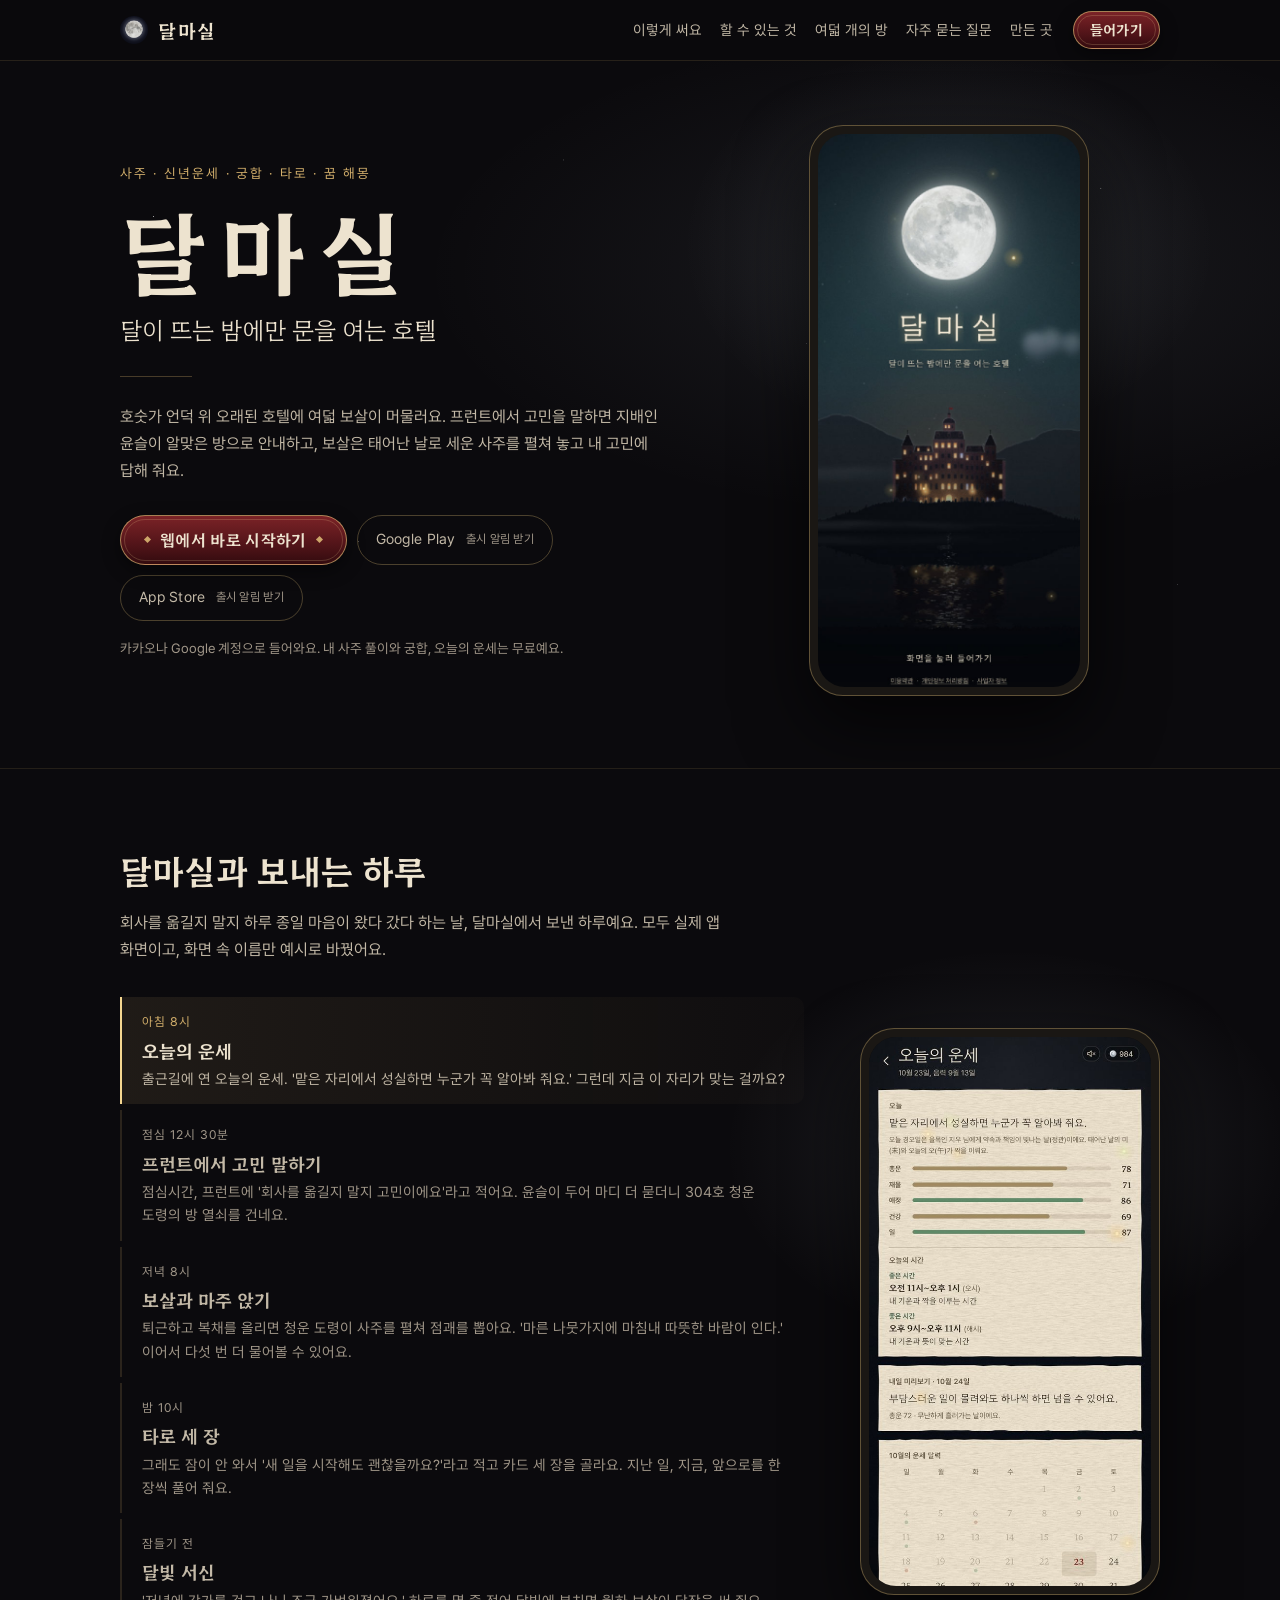
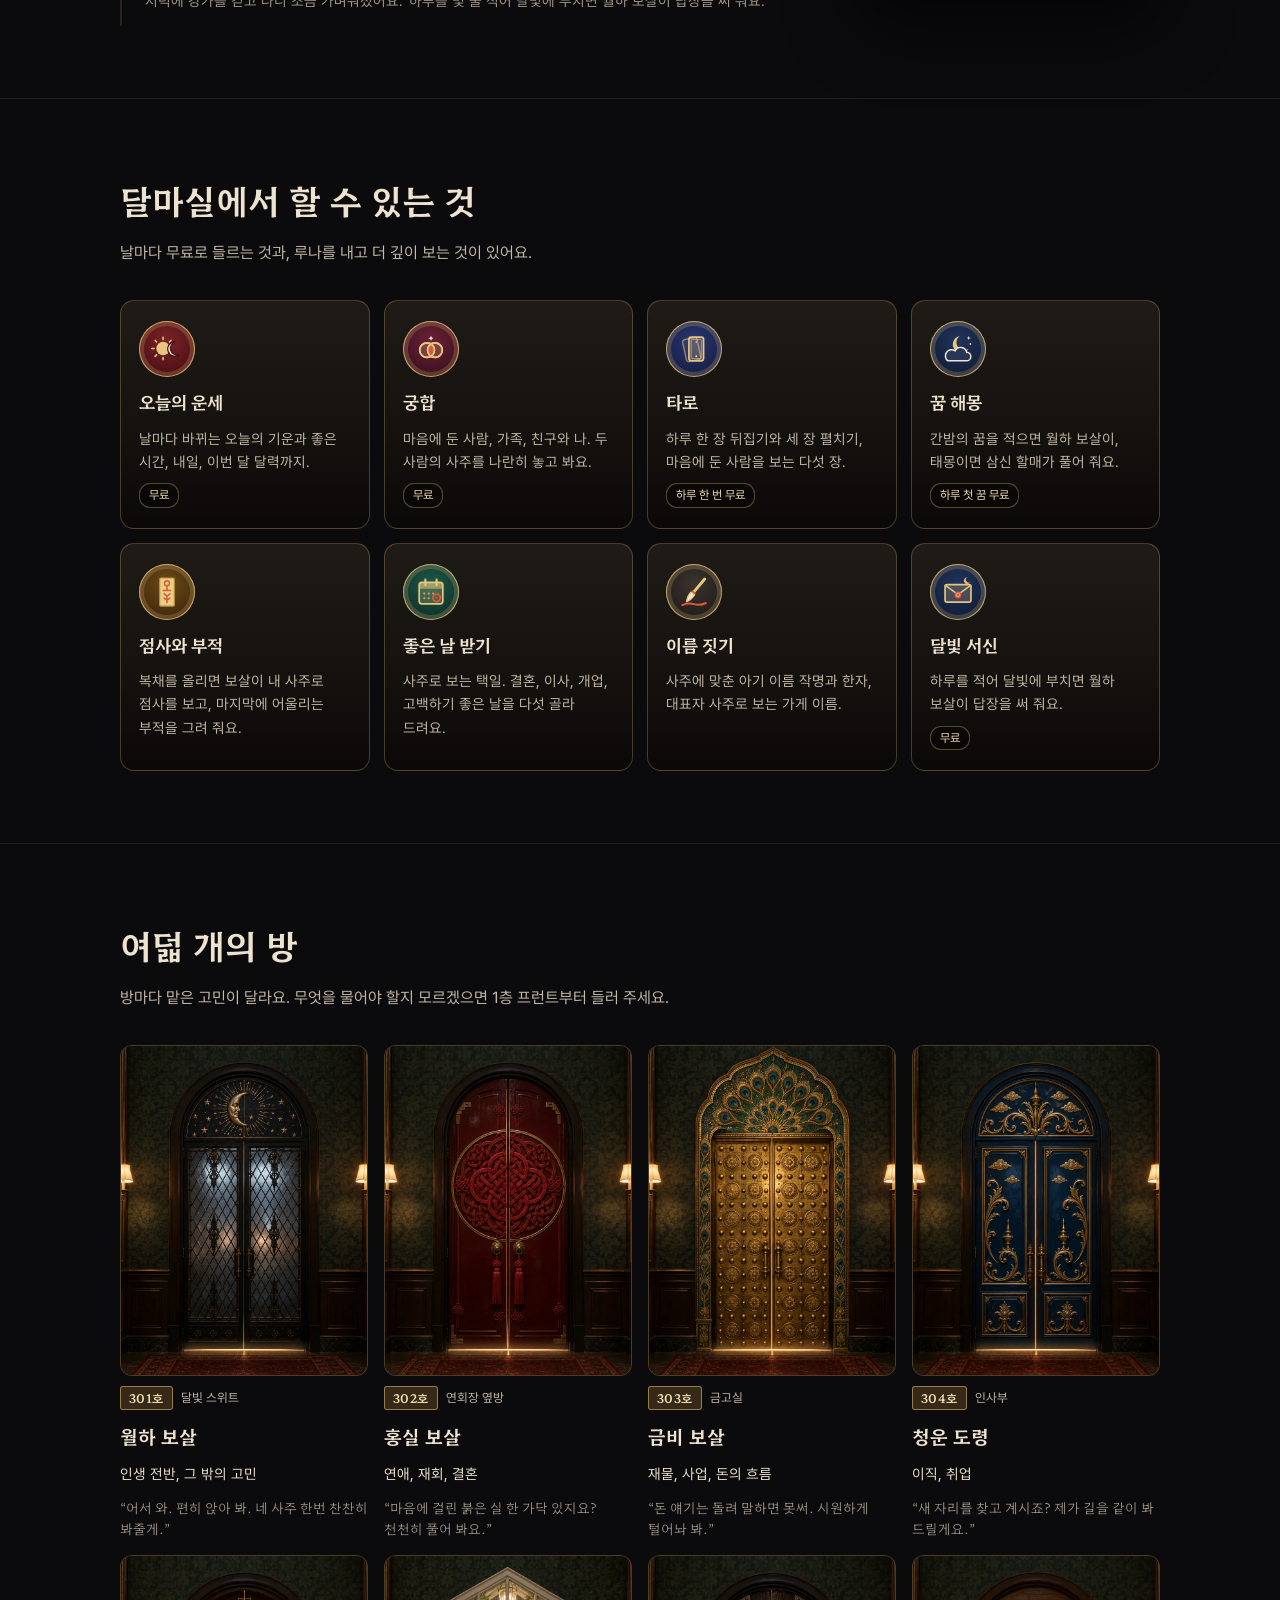
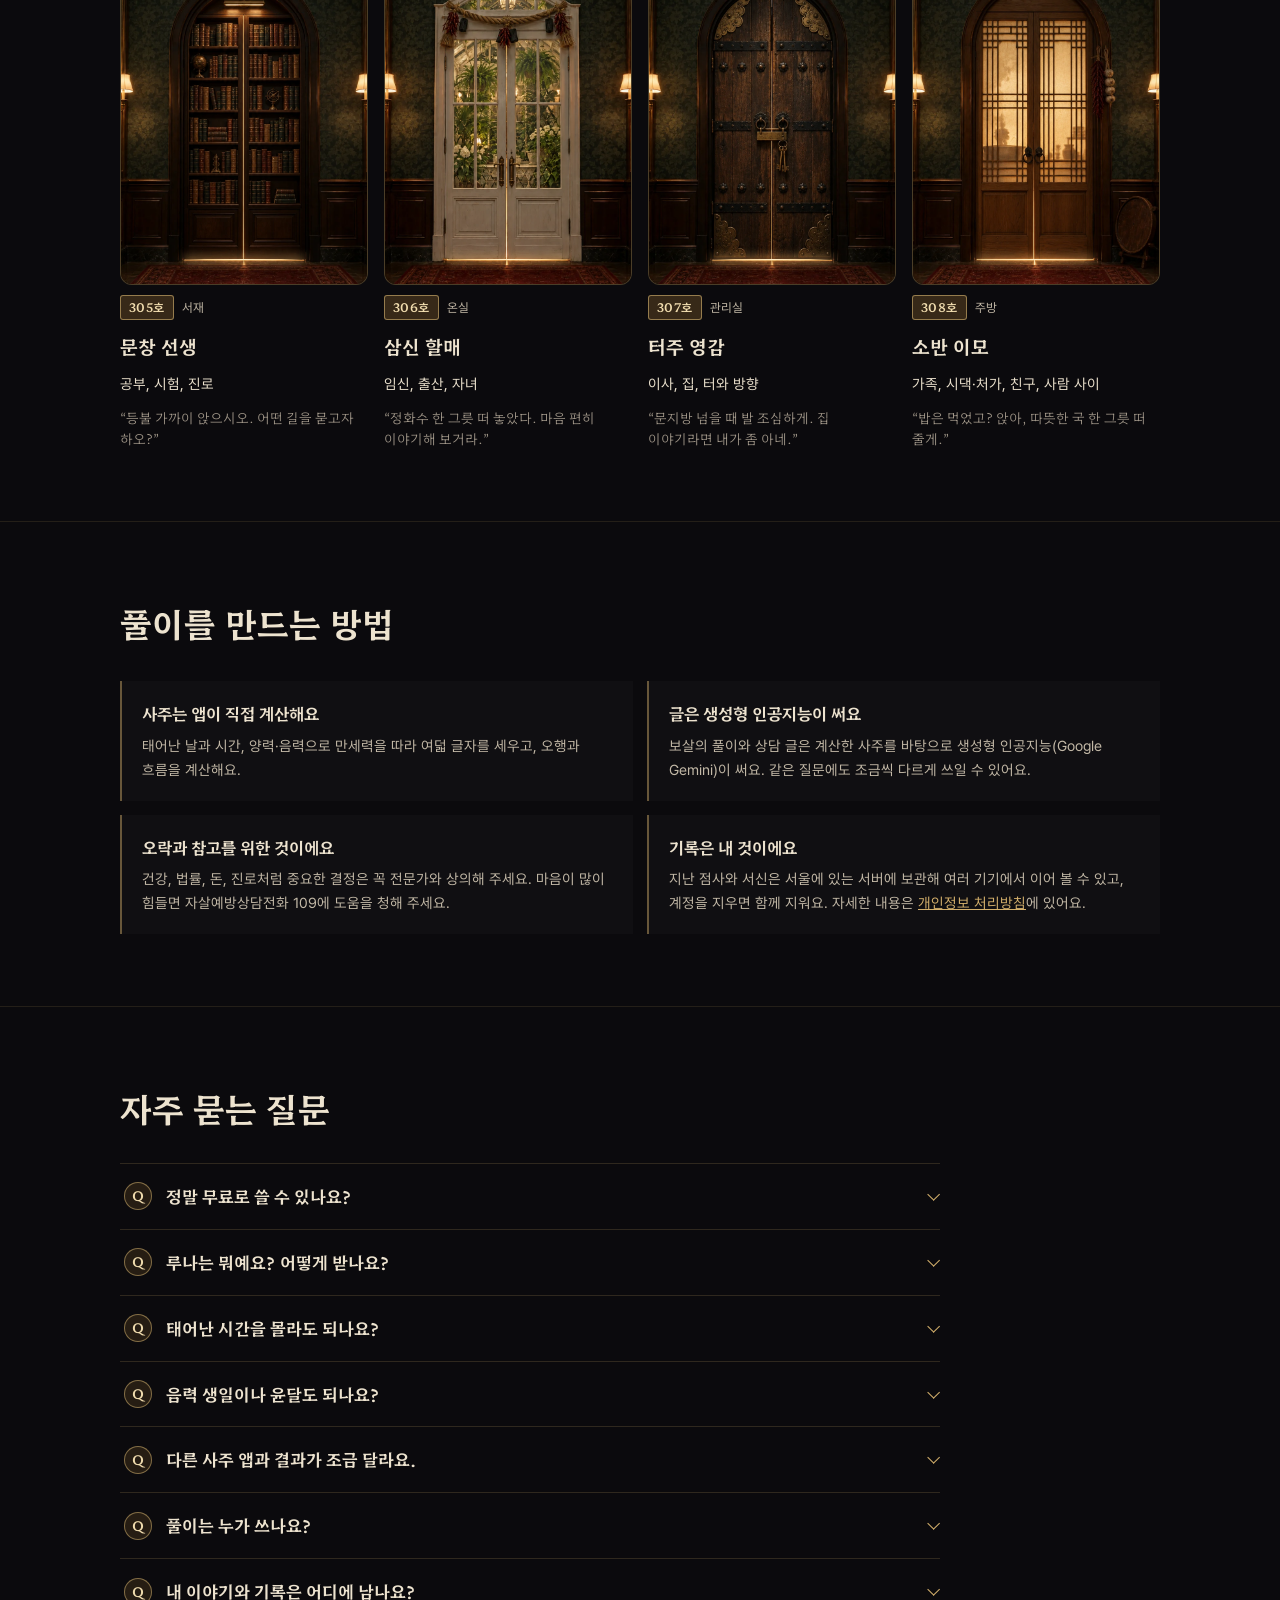
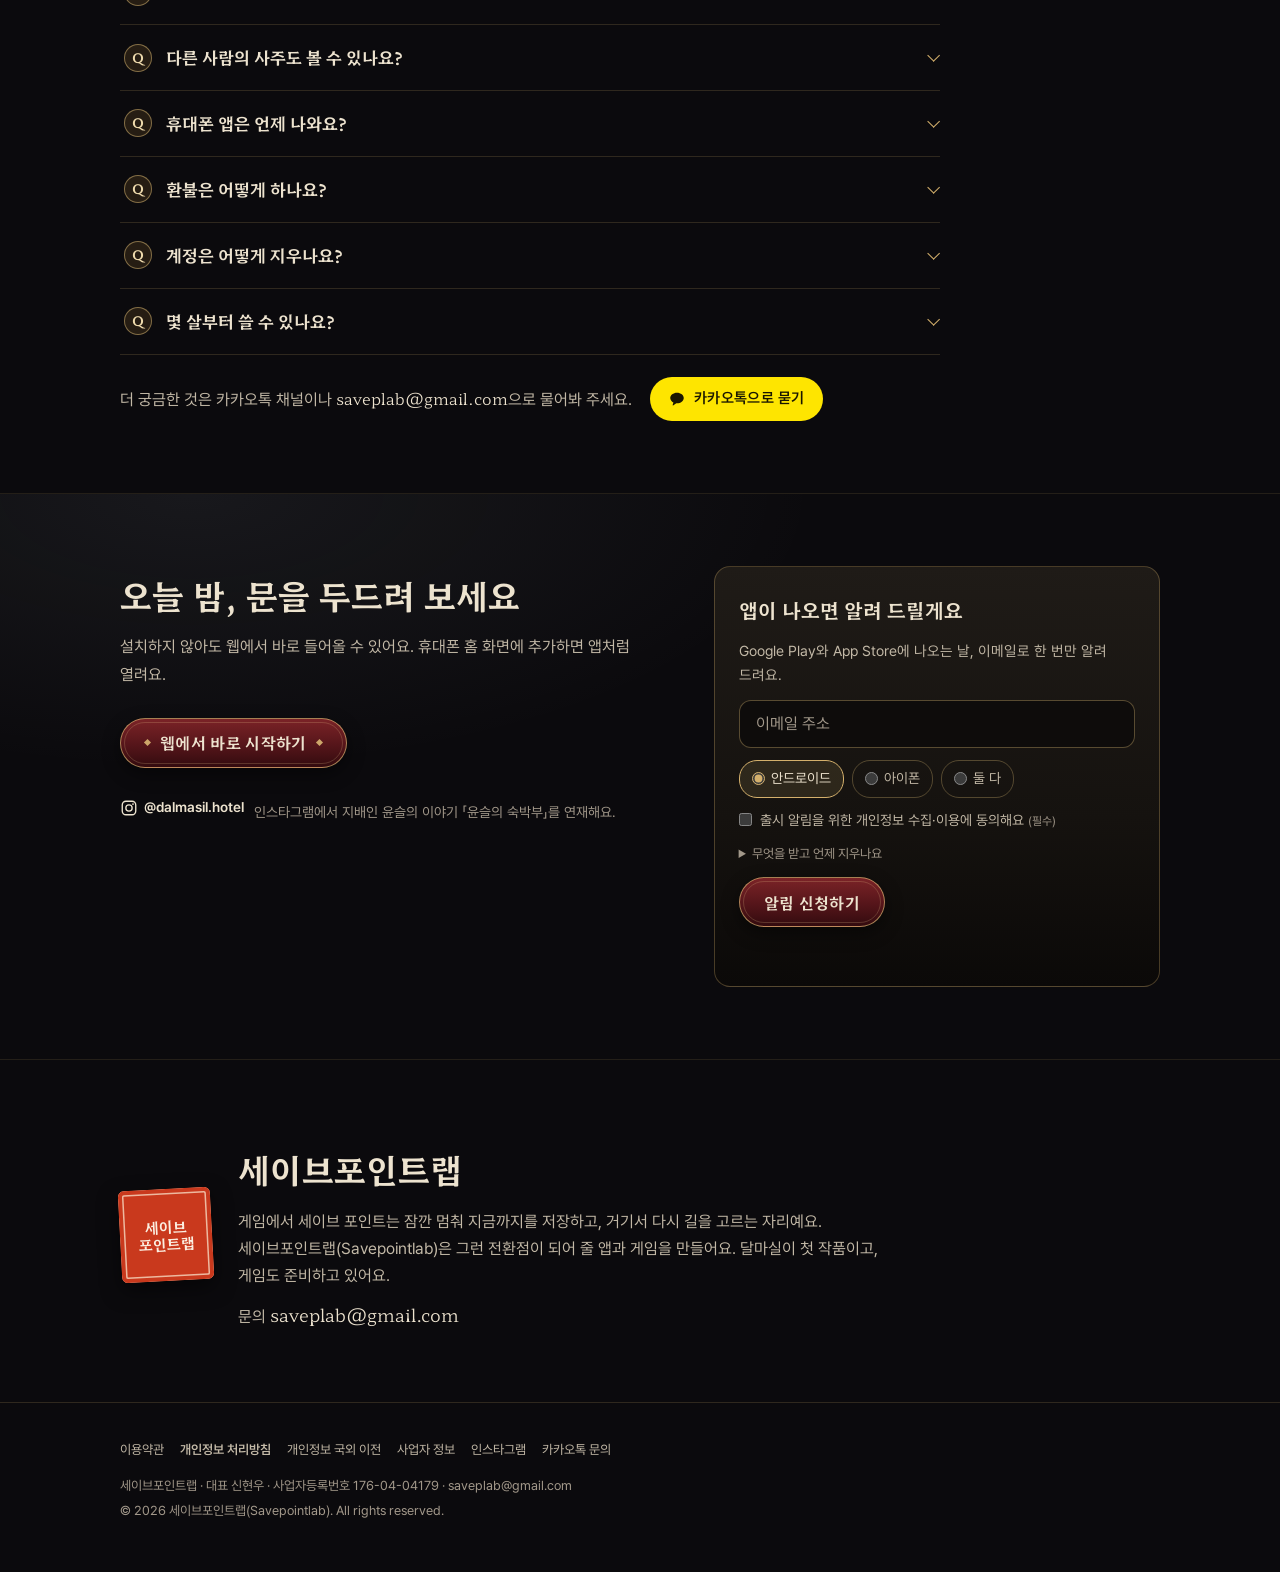
==== index.html @ 23f2f9cb "dalmasil.com 2026-10-22 Co-Authored-By: Claude Opus 5.5 <noreply@anthropic.com>" ====
<!doctype html>
<html lang="ko">
<head>
<meta charset="utf-8">
<meta name="viewport" content="width=device-width, initial-scale=1, viewport-fit=cover">
<title>달마실 · 무료 사주풀이, 오늘의 운세, 궁합, 타로, 꿈 해몽</title>
<meta name="description" content="태어난 날로 보는 무료 사주풀이와 오늘의 운세, 궁합, 타로, 꿈 해몽, 2027 신년운세. 달이 뜨는 밤에만 문을 여는 호텔 달마실의 여덟 보살이 고민에 답해 드려요.">
<meta name="robots" content="index, follow, max-image-preview:large">
<meta name="naver-site-verification" content="913978702b1a740b519c1f27b18d1a72460fcbd3">
<meta name="theme-color" content="#0b0a0d">
<link rel="canonical" href="https://dalmasil.com/">
<meta property="og:type" content="website">
<meta property="og:site_name" content="달마실">
<meta property="og:title" content="달마실 · 달이 뜨는 밤에만 문을 여는 호텔">
<meta property="og:description" content="무료 사주풀이와 오늘의 운세, 궁합, 타로, 꿈 해몽. 여덟 방의 보살이 태어난 날로 세운 사주를 펼쳐 놓고 고민에 답해 드려요.">
<meta property="og:url" content="https://dalmasil.com/">
<meta property="og:image" content="https://dalmasil.com/img/og.jpg">
<meta property="og:image:width" content="1200">
<meta property="og:image:height" content="630">
<meta property="og:image:alt" content="보름달 아래 호숫가 언덕 위에 불 켜진 호텔과 '달마실' 글자">
<meta property="og:locale" content="ko_KR">
<meta name="twitter:card" content="summary_large_image">
<link rel="icon" href="favicon.png">
<link rel="apple-touch-icon" href="apple-touch-icon.png">
<link rel="preload" href="fonts/Hahmlet-SemiBold.woff2" as="font" type="font/woff2" crossorigin>
<link rel="stylesheet" href="style.css">
<script type="application/ld+json">{"@context":"https://schema.org","@graph":[{"@type":"Organization","@id":"https://dalmasil.com/#org","name":"세이브포인트랩","alternateName":"Savepointlab","url":"https://dalmasil.com/","email":"saveplab@gmail.com","logo":"https://dalmasil.com/icon-192.png"},{"@type":"WebSite","@id":"https://dalmasil.com/#website","name":"달마실","url":"https://dalmasil.com/","inLanguage":"ko","publisher":{"@id":"https://dalmasil.com/#org"}},{"@type":"WebApplication","name":"달마실","url":"https://manwol.expo.app/","description":"태어난 날로 보는 무료 사주풀이와 오늘의 운세, 궁합, 타로, 꿈 해몽, 2027 신년운세. 달이 뜨는 밤에만 문을 여는 호텔 달마실의 여덟 보살이 고민에 답해 드려요.","image":"https://dalmasil.com/img/og.jpg","applicationCategory":"LifestyleApplication","operatingSystem":"Web","inLanguage":"ko","offers":{"@type":"Offer","price":"0","priceCurrency":"KRW"},"publisher":{"@id":"https://dalmasil.com/#org"},"sameAs":["https://www.instagram.com/dalmasil.hotel/","https://pf.kakao.com/_nLxaFX"]}]}</script>
<script type="application/ld+json">{"@context":"https://schema.org","@type":"FAQPage","mainEntity":[{"@type":"Question","name":"정말 무료로 쓸 수 있나요?","acceptedAnswer":{"@type":"Answer","text":"오늘의 운세, 내 사주 풀이, 궁합, 프런트 상담, 달빛 서신은 무료예요. 타로 세 장은 하루 한 번, 꿈 해몽은 하루 첫 꿈이 무료예요. 보살에게 내 질문을 묻는 점사, 달마다 운세, 좋은 날 받기, 부적, 이름 짓기처럼 나에게 맞춰 더 깊이 보는 것에만 루나를 써요."}},{"@type":"Question","name":"루나는 뭐예요? 어떻게 받나요?","acceptedAnswer":{"@type":"Answer","text":"달마실 안에서 쓰는 엽전이에요. 가입하면 10루나를 드려서 첫 점사는 바로 볼 수 있어요. 날마다 출석하면 2루나, 보름달 뜨는 날까지 이어서 출석하면 그날 5루나를 받고, 가입하고 7일 안에 친구의 초대 코드를 넣으면 20루나를 더 받아요. 이렇게 받은 보너스 루나는 받은 날부터 30일 동안 쓸 수 있어요. 루나를 쓰기 전에는 매번 무엇에 몇 루나를 쓰는지 먼저 물어봐요."}},{"@type":"Question","name":"태어난 시간을 몰라도 되나요?","acceptedAnswer":{"@type":"Answer","text":"네. '태어난 시간을 몰라요'를 누르면 시간을 뺀 여섯 글자로 풀어요. 시간을 알면 시주까지 세워 더 자세히 볼 수 있고, 나중에 '생년월일 고치기'에서 언제든 더할 수 있어요."}},{"@type":"Question","name":"음력 생일이나 윤달도 되나요?","acceptedAnswer":{"@type":"Answer","text":"네. 양력과 음력을 고를 수 있고, 음력이면 평달과 윤달까지 골라요."}},{"@type":"Question","name":"다른 사주 앱과 결과가 조금 달라요.","acceptedAnswer":{"@type":"Answer","text":"사주를 세우는 기준이 앱마다 조금씩 달라서 그래요. 달마실은 시계 시각 대신 서울 경도에 맞춘 태양시(시계보다 약 32분 이른 시각)로 시주를 세우고, 서머타임이 있던 해에는 그 한 시간을 빼요. 밤 11시 자시부터는 다음 날로 봐요. 그래서 태어난 시각이 시의 경계에 가까우면 다른 앱과 시주가 달라질 수 있어요."}},{"@type":"Question","name":"풀이는 누가 쓰나요?","acceptedAnswer":{"@type":"Answer","text":"사주는 앱이 만세력을 따라 직접 계산하고, 보살의 풀이 글은 그 사주를 바탕으로 생성형 인공지능(Google Gemini)이 써요. 같은 질문에도 조금씩 다르게 쓰일 수 있어요. 오락과 참고를 위한 것이니 건강, 법률, 돈처럼 중요한 결정은 꼭 전문가와 상의해 주세요."}},{"@type":"Question","name":"내 이야기와 기록은 어디에 남나요?","acceptedAnswer":{"@type":"Answer","text":"지난 점사와 풀이, 꿈, 서신은 서울에 있는 서버에 본인만 읽을 수 있게 보관해서, 같은 계정이면 다른 기기에서도 이어 볼 수 있어요. 일기장에 적은 글은 서버로 보내지 않고 그 기기에만 남아요. 풀이 글을 쓰는 데 필요한 내용은 Google로 보내요. 자세한 내용은 개인정보 처리방침과 개인정보 국외 이전에 있어요."}},{"@type":"Question","name":"다른 사람의 사주도 볼 수 있나요?","acceptedAnswer":{"@type":"Answer","text":"궁합이나 보살 방의 '누구 이야기예요?'에 그 사람의 태어난 날을 넣어 볼 수 있어요. 이름 대신 별명을 넣어도 되고, 넣기 전에 그 사람에게 알려 주세요. 넣은 정보는 언제든 지울 수 있어요."}},{"@type":"Question","name":"휴대폰 앱은 언제 나와요?","acceptedAnswer":{"@type":"Answer","text":"Google Play와 App Store에 낼 준비를 하고 있어요. 그전까지는 웹에서 바로 쓸 수 있고, 휴대폰 홈 화면에 추가하면 앱처럼 열려요. 앱이 나와도 같은 계정으로 들어오면 기록과 루나가 그대로 이어져요."}},{"@type":"Question","name":"환불은 어떻게 하나요?","acceptedAnswer":{"@type":"Answer","text":"충전한 날부터 7일 안에 그 루나를 하나도 쓰지 않았다면 전액 돌려드려요. 일부를 썼다면 남은 충전 루나만큼을 결제 수수료 등 실제 든 비용(남은 금액의 10% 이내)을 빼고 돌려드려요. 이미 연 풀이처럼 바로 받은 콘텐츠는 돌려받기 어렵고, 오류로 풀이를 받지 못했다면 쓴 루나를 바로 돌려드려요. 앱 마켓에서 결제했다면 마켓의 환불 절차를 따를 수도 있어요. 문의는 saveplab@gmail.com으로 보내 주세요. 자세한 내용은 이용약관 제7조에 있어요."}},{"@type":"Question","name":"계정은 어떻게 지우나요?","acceptedAnswer":{"@type":"Answer","text":"기록 달력 아래 '내 정보'에서 '계정 지우기'를 누르면 돼요. 서버와 기기에 남은 기록, 남은 루나가 함께 지워지고 되돌릴 수 없어요. 남은 충전 루나가 있다면 지우기 전에 환불을 요청해 주세요."}},{"@type":"Question","name":"몇 살부터 쓸 수 있나요?","acceptedAnswer":{"@type":"Answer","text":"만 14세 이상이면 카카오나 Google 계정으로 가입할 수 있어요."}}]}</script>
</head>
<body>

<header class="top">
  <div class="wrap">
    <a class="brand" href="./"><img src="icon-192.png" alt="" width="28" height="28">달마실</a>
    <nav class="nav" aria-label="이 페이지">
      <a href="#day">이렇게 써요</a>
      <a href="#features">할 수 있는 것</a>
      <a href="#rooms">여덟 개의 방</a>
      <a href="#faq">자주 묻는 질문</a>
      <a href="#studio">만든 곳</a>
    </nav>
    <a class="btn primary cta-sm" href="https://manwol.expo.app/">들어가기</a>
  </div>
</header>

<main>
  <section class="hero">
    <div class="wrap">
      <div>
        <p class="eyebrow">사주 · 신년운세 · 궁합 · 타로 · 꿈 해몽</p>
        <h1>달마실</h1>
        <p class="tagline">달이 뜨는 밤에만 문을 여는 호텔</p>
        <div class="rule"></div>
        <p class="lede">호숫가 언덕 위 오래된 호텔에 여덟 보살이 머물러요. 프런트에서 고민을 말하면 지배인 윤슬이 알맞은 방으로 안내하고, 보살은 태어난 날로 세운 사주를 펼쳐 놓고 내 고민에 답해 줘요.</p>
        <div class="ctas">
          <a class="btn primary" href="https://manwol.expo.app/"><span class="dia"></span>웹에서 바로 시작하기<span class="dia"></span></a>
          <a class="btn ghost" href="#notify">Google Play <small>출시 알림 받기</small></a>
          <a class="btn ghost" href="#notify">App Store <small>출시 알림 받기</small></a>
        </div>
        <p class="fine">카카오나 Google 계정으로 들어와요. 내 사주 풀이와 궁합, 오늘의 운세는 무료예요.</p>
      </div>
      <div class="phone">
        <div class="frame"><img src="img/shot-opening.jpg" alt="달마실 앱의 첫 화면. 보름달 아래 호숫가 언덕 위에 불 켜진 호텔이 서 있다" width="540" height="1140" fetchpriority="high"></div>
      </div>
    </div>
  </section>

  <section class="block" id="day">
    <div class="wrap">
      <h2>달마실과 보내는 하루</h2>
      <p class="sub">회사를 옮길지 말지 하루 종일 마음이 왔다 갔다 하는 날, 달마실에서 보낸 하루예요. 모두 실제 앱 화면이고, 화면 속 이름만 예시로 바꿨어요.</p>
      <div class="day">
        <ol class="moments">
          <li><button type="button" class="moment on" aria-pressed="true" data-i="0"><span class="when">아침 8시</span><b>오늘의 운세</b><span class="what">출근길에 연 오늘의 운세. '맡은 자리에서 성실하면 누군가 꼭 알아봐 줘요.' 그런데 지금 이 자리가 맞는 걸까요?</span></button></li>
          <li><button type="button" class="moment" aria-pressed="false" data-i="1"><span class="when">점심 12시 30분</span><b>프런트에서 고민 말하기</b><span class="what">점심시간, 프런트에 '회사를 옮길지 말지 고민이에요'라고 적어요. 윤슬이 두어 마디 더 묻더니 304호 청운 도령의 방 열쇠를 건네요.</span></button></li>
          <li><button type="button" class="moment" aria-pressed="false" data-i="2"><span class="when">저녁 8시</span><b>보살과 마주 앉기</b><span class="what">퇴근하고 복채를 올리면 청운 도령이 사주를 펼쳐 점괘를 뽑아요. '마른 나뭇가지에 마침내 따뜻한 바람이 인다.' 이어서 다섯 번 더 물어볼 수 있어요.</span></button></li>
          <li><button type="button" class="moment" aria-pressed="false" data-i="3"><span class="when">밤 10시</span><b>타로 세 장</b><span class="what">그래도 잠이 안 와서 '새 일을 시작해도 괜찮을까요?'라고 적고 카드 세 장을 골라요. 지난 일, 지금, 앞으로를 한 장씩 풀어 줘요.</span></button></li>
          <li><button type="button" class="moment" aria-pressed="false" data-i="4"><span class="when">잠들기 전</span><b>달빛 서신</b><span class="what">'저녁에 강가를 걷고 나니 조금 가벼워졌어요.' 하루를 몇 줄 적어 달빛에 부치면 월하 보살이 답장을 써 줘요.</span></button></li>
        </ol>
        <p class="day-cap" aria-live="polite">출근길에 연 오늘의 운세. '맡은 자리에서 성실하면 누군가 꼭 알아봐 줘요.' 그런데 지금 이 자리가 맞는 걸까요?</p>
        <div class="phone">
          <div class="frame">
            <div class="stage">
              <img class="on" src="img/day-fortune.jpg" alt="오늘의 운세 화면. 오늘의 한 줄과 총운, 재물, 애정, 건강, 일 점수, 오늘의 좋은 시간" width="540" height="1050">
              <img src="img/day-front.jpg" alt="프런트 지배인 윤슬과 나눈 대화. 이직 고민을 듣고 304호 청운 도령의 방으로 들어가는 단추를 건넨다" width="540" height="1050" loading="lazy" aria-hidden="true">
              <img src="img/day-jeomsa.jpg" alt="청운 도령의 점사. 점괘 '마른 나뭇가지에 마침내 따뜻한 바람이 인다'와 긴 풀이" width="540" height="1050" loading="lazy" aria-hidden="true">
              <img src="img/day-tarot.jpg" alt="타로 세 장 펼쳐 보기. 지난 일, 지금, 앞으로 자리의 카드 세 장과 풀이" width="540" height="1050" loading="lazy" aria-hidden="true">
              <img src="img/day-letter.jpg" alt="달빛 서신. 하루를 적은 편지와 월하 보살의 답장" width="540" height="1050" loading="lazy" aria-hidden="true">
            </div>
          </div>
        </div>
      </div>
    </div>
  </section>

  <section class="block" id="features">
    <div class="wrap">
      <h2>달마실에서 할 수 있는 것</h2>
      <p class="sub">날마다 무료로 들르는 것과, 루나를 내고 더 깊이 보는 것이 있어요.</p>
      <div class="features">
        <article class="feat">
          <span class="medal" style="--a:#7b2327;--b:#55151a;--c:#330b0f"><svg viewBox="0 0 32 32" aria-hidden="true"><circle cx="12.5" cy="15.5" r="6" fill="#e8c57e"/><path d="M12.5 5.5v2M12.5 23.5v2M2.5 15.5h2M5.4 8.4l1.4 1.4M5.4 22.6l1.4-1.4M19.6 8.4l-1.4 1.4" stroke="#e8c57e" stroke-width="1.4" stroke-linecap="round"/><path d="M23.5 9.5a6.5 6.5 0 1 0 3.4 11.8A5.2 5.2 0 0 1 23.5 9.5z" fill="#f3e6cc" stroke="#3a1014" stroke-width="1"/></svg></span>
          <h3>오늘의 운세</h3><p>날마다 바뀌는 오늘의 기운과 좋은 시간, 내일, 이번 달 달력까지.</p><span class="free">무료</span>
        </article>
        <article class="feat">
          <span class="medal" style="--a:#6a2236;--b:#461524;--c:#2a0b15"><svg viewBox="0 0 32 32" aria-hidden="true"><circle cx="12.5" cy="17" r="6.5" fill="rgba(232,197,126,.22)" stroke="#e8c57e" stroke-width="1.5"/><circle cx="19.5" cy="17" r="6.5" fill="rgba(232,197,126,.22)" stroke="#e8c57e" stroke-width="1.5"/><path d="M16 11.52A6.5 6.5 0 0 1 16 22.48A6.5 6.5 0 0 1 16 11.52Z" fill="#e0583c" opacity=".85"/><circle cx="12.5" cy="17" r="6.5" fill="none" stroke="#e8c57e" stroke-width="1.5"/><circle cx="19.5" cy="17" r="6.5" fill="none" stroke="#e8c57e" stroke-width="1.5"/><path d="M16 4.2l.7 1.6 1.6.7-1.6.7-.7 1.6-.7-1.6-1.6-.7 1.6-.7z" fill="#f3e6cc"/></svg></span>
          <h3>궁합</h3><p>마음에 둔 사람, 가족, 친구와 나. 두 사람의 사주를 나란히 놓고 봐요.</p><span class="free">무료</span>
        </article>
        <article class="feat">
          <span class="medal" style="--a:#2b3770;--b:#1b2450;--c:#0f1430"><svg viewBox="0 0 32 32" aria-hidden="true"><rect x="7.5" y="6.5" width="13" height="20" rx="2" transform="rotate(-12 14 16.5)" fill="rgba(232,197,126,.1)" stroke="#e8c57e" stroke-width="1.2" opacity=".6"/><rect x="11.5" y="5.5" width="13" height="21" rx="2" fill="rgba(232,197,126,.22)" stroke="#e8c57e" stroke-width="1.5"/><rect x="13.5" y="7.5" width="9" height="17" rx="1" fill="none" stroke="#e8c57e" stroke-width=".8" opacity=".7"/><path d="M19.6 12.4a3.6 3.6 0 1 0 0 7.2a2.9 2.9 0 1 1 0-7.2z" fill="#e8c57e"/><circle cx="18" cy="22.4" r=".8" fill="#f3e6cc"/><circle cx="18" cy="9.8" r=".7" fill="#f3e6cc"/></svg></span>
          <h3>타로</h3><p>하루 한 장 뒤집기와 세 장 펼치기, 마음에 둔 사람을 보는 다섯 장.</p><span class="free">하루 한 번 무료</span>
        </article>
        <article class="feat">
          <span class="medal" style="--a:#22345c;--b:#152340;--c:#0b1326"><svg viewBox="0 0 32 32" aria-hidden="true"><path d="M17.5 4.5a7.5 7.5 0 1 0 7.8 11.2A6 6 0 0 1 17.5 4.5z" fill="#e8c57e"/><path d="M7 26.5h16.5a3.8 3.8 0 0 0 .2-7.6a5.4 5.4 0 0 0-10.2-1.2A4.5 4.5 0 0 0 7 26.5z" fill="#28365a" stroke="#f3e6cc" stroke-width="1.3" stroke-linejoin="round"/><path d="M25.5 4.5l.5 1.2 1.2.5-1.2.5-.5 1.2-.5-1.2-1.2-.5 1.2-.5z" fill="#f3e6cc"/><circle cx="27" cy="11.5" r=".8" fill="#f3e6cc"/></svg></span>
          <h3>꿈 해몽</h3><p>간밤의 꿈을 적으면 월하 보살이, 태몽이면 삼신 할매가 풀어 줘요.</p><span class="free">하루 첫 꿈 무료</span>
        </article>
        <article class="feat">
          <span class="medal" style="--a:#6e4a17;--b:#4a3110;--c:#2b1c08"><svg viewBox="0 0 32 32" aria-hidden="true"><rect x="9.5" y="3.5" width="13" height="25" rx="1" fill="#e9cf86" stroke="#b8913f"/><circle cx="16" cy="8.2" r="2.2" fill="none" stroke="#e0583c" stroke-width="1.3"/><path d="M16 10.4v4.2M12.6 14.6h6.8M13.4 17.6l2.6 2 2.6-2M13.4 21.4l2.6 2 2.6-2M16 19.6v6" fill="none" stroke="#e0583c" stroke-width="1.3" stroke-linecap="round" stroke-linejoin="round"/></svg></span>
          <h3>점사와 부적</h3><p>복채를 올리면 보살이 내 사주로 점사를 보고, 마지막에 어울리는 부적을 그려 줘요.</p>
        </article>
        <article class="feat">
          <span class="medal" style="--a:#1f5a48;--b:#123a30;--c:#0a221c"><svg viewBox="0 0 32 32" aria-hidden="true"><rect x="5.5" y="7.5" width="21" height="19" rx="2.5" fill="rgba(232,197,126,.22)" stroke="#e8c57e" stroke-width="1.5"/><path d="M5.5 10a2.5 2.5 0 0 1 2.5-2.5h16a2.5 2.5 0 0 1 2.5 2.5v3h-21z" fill="#e8c57e" opacity=".55"/><path d="M11 5v5M21 5v5" stroke="#e8c57e" stroke-width="1.9" stroke-linecap="round"/><g fill="#e8c57e" opacity=".75"><circle cx="10" cy="17.4" r=".95"/><circle cx="14" cy="17.4" r=".95"/><circle cx="18" cy="17.4" r=".95"/><circle cx="10" cy="21.6" r=".95"/><circle cx="14" cy="21.6" r=".95"/></g><circle cx="21" cy="21.2" r="3.3" fill="none" stroke="#e0583c" stroke-width="1.6"/><circle cx="21" cy="21.2" r="1" fill="#e0583c"/></svg></span>
          <h3>좋은 날 받기</h3><p>사주로 보는 택일. 결혼, 이사, 개업, 고백하기 좋은 날을 다섯 골라 드려요.</p>
        </article>
        <article class="feat">
          <span class="medal" style="--a:#3a342e;--b:#26221e;--c:#151310"><svg viewBox="0 0 32 32" aria-hidden="true"><path d="M25.5 4.5L14.8 17.2" stroke="#e8c57e" stroke-width="2.6" stroke-linecap="round"/><path d="M13.2 16.2C11 18.4 9.8 21.6 9.3 24.8C12.2 23.4 15 21.2 16.6 18.4Z" fill="#f3e6cc" stroke="#e8c57e" stroke-width="1.1" stroke-linejoin="round"/><path d="M14.4 15.3L16.7 17.2" stroke="#e0583c" stroke-width="1.5" stroke-linecap="round"/><path d="M5.5 27.6c3.5-1.6 7-1.8 10.5-.8s7 .8 10.5-1" fill="none" stroke="#e0583c" stroke-width="1.8" stroke-linecap="round"/></svg></span>
          <h3>이름 짓기</h3><p>사주에 맞춘 아기 이름 작명과 한자, 대표자 사주로 보는 가게 이름.</p>
        </article>
        <article class="feat">
          <span class="medal" style="--a:#22345c;--b:#152340;--c:#0b1326"><svg viewBox="0 0 32 32" aria-hidden="true"><rect x="4.5" y="9.5" width="23" height="15.5" rx="1.8" fill="rgba(232,197,126,.22)" stroke="#e8c57e" stroke-width="1.5"/><path d="M4.9 10.1L16 18.4l11.1-8.3" fill="none" stroke="#e8c57e" stroke-width="1.3" stroke-linecap="round" stroke-linejoin="round"/><circle cx="16" cy="18.6" r="3" fill="#e0583c"/><circle cx="16" cy="18.6" r="1.6" fill="none" stroke="#f6c9b8" stroke-width=".8" opacity=".7"/><path d="M24.4 2.8a3 3 0 1 0 2.4 4.6a2.4 2.4 0 1 1-2.4-4.6z" fill="#e8c57e"/></svg></span>
          <h3>달빛 서신</h3><p>하루를 적어 달빛에 부치면 월하 보살이 답장을 써 줘요.</p><span class="free">무료</span>
        </article>
      </div>
    </div>
  </section>

  <section class="block" id="rooms">
    <div class="wrap">
      <h2>여덟 개의 방</h2>
      <p class="sub">방마다 맡은 고민이 달라요. 무엇을 물어야 할지 모르겠으면 1층 프런트부터 들러 주세요.</p>
      <div class="rooms">
        <article class="room"><div class="door"><div class="scene"><img class="corr" src="img/doors/wolha.webp" alt="" loading="lazy"><img class="leaf" src="img/doors/wolha-l.webp" alt="" loading="lazy" style="left:29.968%;top:35.586%;width:19.979%;height:38.876%"><img class="leaf" src="img/doors/wolha-r.webp" alt="" loading="lazy" style="left:49.947%;top:35.586%;width:19.979%;height:38.876%"><span class="sill" style="left:30.712%;width:38.363%;top:74.282%"></span></div></div><span class="plate"><b>301호</b>달빛 스위트</span><h3>월하 보살</h3><p class="what">인생 전반, 그 밖의 고민</p><p class="who">“어서 와. 편히 앉아 봐. 네 사주 한번 찬찬히 봐줄게.”</p></article>
        <article class="room"><div class="door"><div class="scene"><img class="corr" src="img/doors/hongsil.webp" alt="" loading="lazy"><img class="leaf" src="img/doors/hongsil-l.webp" alt="" loading="lazy" style="left:29.968%;top:24.222%;width:19.979%;height:50.239%"><img class="leaf" src="img/doors/hongsil-r.webp" alt="" loading="lazy" style="left:49.947%;top:24.222%;width:19.979%;height:50.239%"><span class="sill" style="left:30.712%;width:38.363%;top:74.282%"></span></div></div><span class="plate"><b>302호</b>연회장 옆방</span><h3>홍실 보살</h3><p class="what">연애, 재회, 결혼</p><p class="who">“마음에 걸린 붉은 실 한 가닥 있지요? 천천히 풀어 봐요.”</p></article>
        <article class="room"><div class="door"><div class="scene"><img class="corr" src="img/doors/geumbi.webp" alt="" loading="lazy"><img class="leaf" src="img/doors/geumbi-l.webp" alt="" loading="lazy" style="left:29.968%;top:34.270%;width:19.979%;height:40.191%"><img class="leaf" src="img/doors/geumbi-r.webp" alt="" loading="lazy" style="left:49.947%;top:34.270%;width:19.979%;height:40.191%"><span class="sill" style="left:30.712%;width:38.363%;top:74.282%"></span></div></div><span class="plate"><b>303호</b>금고실</span><h3>금비 보살</h3><p class="what">재물, 사업, 돈의 흐름</p><p class="who">“돈 얘기는 돌려 말하면 못써. 시원하게 털어놔 봐.”</p></article>
        <article class="room"><div class="door"><div class="scene"><img class="corr" src="img/doors/cheongun.webp" alt="" loading="lazy"><img class="leaf" src="img/doors/cheongun-l.webp" alt="" loading="lazy" style="left:29.968%;top:34.868%;width:19.979%;height:39.593%"><img class="leaf" src="img/doors/cheongun-r.webp" alt="" loading="lazy" style="left:49.947%;top:34.868%;width:19.979%;height:39.593%"><span class="sill" style="left:30.712%;width:38.363%;top:74.282%"></span></div></div><span class="plate"><b>304호</b>인사부</span><h3>청운 도령</h3><p class="what">이직, 취업</p><p class="who">“새 자리를 찾고 계시죠? 제가 길을 같이 봐 드릴게요.”</p></article>
        <article class="room"><div class="door"><div class="scene"><img class="corr" src="img/doors/munchang.webp" alt="" loading="lazy"><img class="leaf" src="img/doors/munchang-l.webp" alt="" loading="lazy" style="left:29.968%;top:28.648%;width:19.979%;height:45.813%"><img class="leaf" src="img/doors/munchang-r.webp" alt="" loading="lazy" style="left:49.947%;top:28.648%;width:19.979%;height:45.813%"><span class="sill" style="left:30.712%;width:38.363%;top:74.282%"></span></div></div><span class="plate"><b>305호</b>서재</span><h3>문창 선생</h3><p class="what">공부, 시험, 진로</p><p class="who">“등불 가까이 앉으시오. 어떤 길을 묻고자 하오?”</p></article>
        <article class="room"><div class="door"><div class="scene"><img class="corr" src="img/doors/samsin.webp" alt="" loading="lazy"><img class="leaf" src="img/doors/samsin-l.webp" alt="" loading="lazy" style="left:29.968%;top:33.792%;width:19.979%;height:40.670%"><img class="leaf" src="img/doors/samsin-r.webp" alt="" loading="lazy" style="left:49.947%;top:33.792%;width:19.979%;height:40.670%"><span class="sill" style="left:30.712%;width:38.363%;top:74.282%"></span></div></div><span class="plate"><b>306호</b>온실</span><h3>삼신 할매</h3><p class="what">임신, 출산, 자녀</p><p class="who">“정화수 한 그릇 떠 놓았다. 마음 편히 이야기해 보거라.”</p></article>
        <article class="room"><div class="door"><div class="scene"><img class="corr" src="img/doors/teoju.webp" alt="" loading="lazy"><img class="leaf" src="img/doors/teoju-l.webp" alt="" loading="lazy" style="left:29.968%;top:24.222%;width:19.979%;height:50.239%"><img class="leaf" src="img/doors/teoju-r.webp" alt="" loading="lazy" style="left:49.947%;top:24.222%;width:19.979%;height:50.239%"><span class="sill" style="left:30.712%;width:38.363%;top:74.282%"></span></div></div><span class="plate"><b>307호</b>관리실</span><h3>터주 영감</h3><p class="what">이사, 집, 터와 방향</p><p class="who">“문지방 넘을 때 발 조심하게. 집 이야기라면 내가 좀 아네.”</p></article>
        <article class="room"><div class="door"><div class="scene"><img class="corr" src="img/doors/soban.webp" alt="" loading="lazy"><img class="leaf" src="img/doors/soban-l.webp" alt="" loading="lazy" style="left:29.968%;top:28.349%;width:19.447%;height:46.112%"><img class="leaf" src="img/doors/soban-r.webp" alt="" loading="lazy" style="left:49.416%;top:28.349%;width:19.447%;height:46.112%"><span class="sill" style="left:30.712%;width:37.301%;top:74.282%"></span></div></div><span class="plate"><b>308호</b>주방</span><h3>소반 이모</h3><p class="what">가족, 시댁·처가, 친구, 사람 사이</p><p class="who">“밥은 먹었고? 앉아, 따뜻한 국 한 그릇 떠 줄게.”</p></article>
      </div>
    </div>
  </section>

  <section class="block" id="how">
    <div class="wrap">
      <h2>풀이를 만드는 방법</h2>
      <div class="how">
        <div><h3>사주는 앱이 직접 계산해요</h3><p>태어난 날과 시간, 양력·음력으로 만세력을 따라 여덟 글자를 세우고, 오행과 흐름을 계산해요.</p></div>
        <div><h3>글은 생성형 인공지능이 써요</h3><p>보살의 풀이와 상담 글은 계산한 사주를 바탕으로 생성형 인공지능(Google Gemini)이 써요. 같은 질문에도 조금씩 다르게 쓰일 수 있어요.</p></div>
        <div><h3>오락과 참고를 위한 것이에요</h3><p>건강, 법률, 돈, 진로처럼 중요한 결정은 꼭 전문가와 상의해 주세요. 마음이 많이 힘들면 자살예방상담전화 109에 도움을 청해 주세요.</p></div>
        <div><h3>기록은 내 것이에요</h3><p>지난 점사와 서신은 서울에 있는 서버에 보관해 여러 기기에서 이어 볼 수 있고, 계정을 지우면 함께 지워요. 자세한 내용은 <a href="privacy/">개인정보 처리방침</a>에 있어요.</p></div>
      </div>
    </div>
  </section>

  <section class="block" id="faq">
    <div class="wrap">
      <h2>자주 묻는 질문</h2>
      <div class="faq">
        <details class="qa"><summary>정말 무료로 쓸 수 있나요?</summary><div class="a"><p>오늘의 운세, 내 사주 풀이, 궁합, 프런트 상담, 달빛 서신은 무료예요. 타로 세 장은 하루 한 번, 꿈 해몽은 하루 첫 꿈이 무료예요. 보살에게 내 질문을 묻는 점사, 달마다 운세, 좋은 날 받기, 부적, 이름 짓기처럼 나에게 맞춰 더 깊이 보는 것에만 루나를 써요.</p></div></details>
        <details class="qa"><summary>루나는 뭐예요? 어떻게 받나요?</summary><div class="a"><p>달마실 안에서 쓰는 엽전이에요. 가입하면 10루나를 드려서 첫 점사는 바로 볼 수 있어요. 날마다 출석하면 2루나, 보름달 뜨는 날까지 이어서 출석하면 그날 5루나를 받고, 가입하고 7일 안에 친구의 초대 코드를 넣으면 20루나를 더 받아요. 이렇게 받은 보너스 루나는 받은 날부터 30일 동안 쓸 수 있어요.</p><p>루나를 쓰기 전에는 매번 무엇에 몇 루나를 쓰는지 먼저 물어봐요.</p></div></details>
        <details class="qa"><summary>태어난 시간을 몰라도 되나요?</summary><div class="a"><p>네. '태어난 시간을 몰라요'를 누르면 시간을 뺀 여섯 글자로 풀어요. 시간을 알면 시주까지 세워 더 자세히 볼 수 있고, 나중에 '생년월일 고치기'에서 언제든 더할 수 있어요.</p></div></details>
        <details class="qa"><summary>음력 생일이나 윤달도 되나요?</summary><div class="a"><p>네. 양력과 음력을 고를 수 있고, 음력이면 평달과 윤달까지 골라요.</p></div></details>
        <details class="qa"><summary>다른 사주 앱과 결과가 조금 달라요.</summary><div class="a"><p>사주를 세우는 기준이 앱마다 조금씩 달라서 그래요. 달마실은 시계 시각 대신 서울 경도에 맞춘 태양시(시계보다 약 32분 이른 시각)로 시주를 세우고, 서머타임이 있던 해에는 그 한 시간을 빼요. 밤 11시 자시부터는 다음 날로 봐요. 그래서 태어난 시각이 시의 경계에 가까우면 다른 앱과 시주가 달라질 수 있어요.</p></div></details>
        <details class="qa"><summary>풀이는 누가 쓰나요?</summary><div class="a"><p>사주는 앱이 만세력을 따라 직접 계산하고, 보살의 풀이 글은 그 사주를 바탕으로 생성형 인공지능(Google Gemini)이 써요. 같은 질문에도 조금씩 다르게 쓰일 수 있어요. 오락과 참고를 위한 것이니 건강, 법률, 돈처럼 중요한 결정은 꼭 전문가와 상의해 주세요.</p></div></details>
        <details class="qa"><summary>내 이야기와 기록은 어디에 남나요?</summary><div class="a"><p>지난 점사와 풀이, 꿈, 서신은 서울에 있는 서버에 본인만 읽을 수 있게 보관해서, 같은 계정이면 다른 기기에서도 이어 볼 수 있어요. 일기장에 적은 글은 서버로 보내지 않고 그 기기에만 남아요. 풀이 글을 쓰는 데 필요한 내용은 Google로 보내요. 자세한 내용은 <a href="privacy/">개인정보 처리방침</a>과 <a href="overseas/">개인정보 국외 이전</a>에 있어요.</p></div></details>
        <details class="qa"><summary>다른 사람의 사주도 볼 수 있나요?</summary><div class="a"><p>궁합이나 보살 방의 '누구 이야기예요?'에 그 사람의 태어난 날을 넣어 볼 수 있어요. 이름 대신 별명을 넣어도 되고, 넣기 전에 그 사람에게 알려 주세요. 넣은 정보는 언제든 지울 수 있어요.</p></div></details>
        <details class="qa"><summary>휴대폰 앱은 언제 나와요?</summary><div class="a"><p>Google Play와 App Store에 낼 준비를 하고 있어요. 그전까지는 웹에서 바로 쓸 수 있고, 휴대폰 홈 화면에 추가하면 앱처럼 열려요. 앱이 나와도 같은 계정으로 들어오면 기록과 루나가 그대로 이어져요.</p></div></details>
        <details class="qa"><summary>환불은 어떻게 하나요?</summary><div class="a"><p>충전한 날부터 7일 안에 그 루나를 하나도 쓰지 않았다면 전액 돌려드려요. 일부를 썼다면 남은 충전 루나만큼을 결제 수수료 등 실제 든 비용(남은 금액의 10% 이내)을 빼고 돌려드려요. 이미 연 풀이처럼 바로 받은 콘텐츠는 돌려받기 어렵고, 오류로 풀이를 받지 못했다면 쓴 루나를 바로 돌려드려요.</p><p>앱 마켓에서 결제했다면 마켓의 환불 절차를 따를 수도 있어요. 문의는 saveplab@gmail.com으로 보내 주세요. 자세한 내용은 <a href="terms/">이용약관</a> 제7조에 있어요.</p></div></details>
        <details class="qa"><summary>계정은 어떻게 지우나요?</summary><div class="a"><p>기록 달력 아래 '내 정보'에서 '계정 지우기'를 누르면 돼요. 서버와 기기에 남은 기록, 남은 루나가 함께 지워지고 되돌릴 수 없어요. 남은 충전 루나가 있다면 지우기 전에 환불을 요청해 주세요.</p></div></details>
        <details class="qa"><summary>몇 살부터 쓸 수 있나요?</summary><div class="a"><p>만 14세 이상이면 카카오나 Google 계정으로 가입할 수 있어요.</p></div></details>
      </div>
      <div class="ask">
        <p class="sub">더 궁금한 것은 카카오톡 채널이나 <span class="mail">saveplab@gmail.com</span>으로 물어봐 주세요.</p>
        <a class="btn kakao" href="https://pf.kakao.com/_nLxaFX/chat" target="_blank" rel="noopener"><svg viewBox="0 0 24 24" aria-hidden="true"><path d="M12 3.5c-5 0-9 3.1-9 7 0 2.5 1.7 4.7 4.2 6l-1 3.6c-.1.4.3.6.6.4l4.3-2.8h.9c5 0 9-3.1 9-7.1s-4-7.1-9-7.1z" fill="currentColor"/></svg>카카오톡으로 묻기</a>
      </div>
    </div>
  </section>

  <section class="block" id="notify">
    <div class="wrap closing">
      <div>
        <h2>오늘 밤, 문을 두드려 보세요</h2>
        <p class="sub">설치하지 않아도 웹에서 바로 들어올 수 있어요. 휴대폰 홈 화면에 추가하면 앱처럼 열려요.</p>
        <div class="ctas">
          <a class="btn primary" href="https://manwol.expo.app/"><span class="dia"></span>웹에서 바로 시작하기<span class="dia"></span></a>
        </div>
        <p class="insta"><a href="https://www.instagram.com/dalmasil.hotel/" rel="noopener"><svg viewBox="0 0 24 24" aria-hidden="true"><rect x="3" y="3" width="18" height="18" rx="5" fill="none" stroke="currentColor" stroke-width="1.8"/><circle cx="12" cy="12" r="4.2" fill="none" stroke="currentColor" stroke-width="1.8"/><circle cx="17.3" cy="6.7" r="1.2" fill="currentColor"/></svg>@dalmasil.hotel</a> 인스타그램에서 지배인 윤슬의 이야기 「윤슬의 숙박부」를 연재해요.</p>
      </div>
      <form class="notify" data-endpoint="https://lvjosdgfgpnevshmsnxp.supabase.co/rest/v1/rpc/join_waitlist" data-key="sb_publishable_WDZZcBAnyjQpsCHHRC-iAg_9__0HsKx" novalidate>
        <h3>앱이 나오면 알려 드릴게요</h3>
        <p class="lead">Google Play와 App Store에 나오는 날, 이메일로 한 번만 알려 드려요.</p>
        <label class="sr" for="notify-email">이메일 주소</label>
        <input id="notify-email" type="email" name="email" required autocomplete="email" inputmode="email" placeholder="이메일 주소">
        <fieldset class="os">
          <legend class="sr">쓰는 휴대폰</legend>
          <label><input type="radio" name="platform" value="android" checked>안드로이드</label>
          <label><input type="radio" name="platform" value="ios">아이폰</label>
          <label><input type="radio" name="platform" value="both">둘 다</label>
        </fieldset>
        <input class="hp" type="text" name="website" tabindex="-1" autocomplete="off" aria-hidden="true">
        <label class="agree"><input type="checkbox" name="agree" required><span>출시 알림을 위한 개인정보 수집·이용에 동의해요 <small>(필수)</small></span></label>
        <details class="notice"><summary>무엇을 받고 언제 지우나요</summary><p>받는 것: 이메일 주소, 쓰는 휴대폰 종류. 쓰는 곳: 달마실 앱 출시 알림을 한 번 보내는 데만. 보관: 알림을 보낸 뒤 바로 지우고, 출시가 늦어져도 신청한 날부터 1년이 지나면 지워요. 동의하지 않을 수 있고, 그러면 알림을 받을 수 없어요. 그만 받고 싶으면 saveplab@gmail.com으로 알려 주세요.</p></details>
        <button class="btn primary" type="submit">알림 신청하기</button>
        <p class="msg" role="status" aria-live="polite"></p>
      </form>
    </div>
  </section>

  <section class="block" id="studio">
    <div class="wrap studio">
      <div class="seal" aria-hidden="true">세이브<br>포인트랩</div>
      <div>
        <h2>세이브포인트랩</h2>
        <p class="sub">게임에서 세이브 포인트는 잠깐 멈춰 지금까지를 저장하고, 거기서 다시 길을 고르는 자리예요. 세이브포인트랩(Savepointlab)은 그런 전환점이 되어 줄 앱과 게임을 만들어요. 달마실이 첫 작품이고, 게임도 준비하고 있어요.</p>
        <p class="sub">문의 <span class="mail">saveplab@gmail.com</span></p>
      </div>
    </div>
  </section>

</main>

<footer>
  <div class="wrap">
    <div class="links">
      <a href="terms/">이용약관</a>
      <a href="privacy/"><b>개인정보 처리방침</b></a>
      <a href="overseas/">개인정보 국외 이전</a>
      <a href="business/">사업자 정보</a>
      <a href="https://www.instagram.com/dalmasil.hotel/" rel="noopener">인스타그램</a>
      <a href="https://pf.kakao.com/_nLxaFX/chat" target="_blank" rel="noopener">카카오톡 문의</a>
    </div>
    <p>세이브포인트랩 · 대표 신현우 · 사업자등록번호 176-04-04179 · saveplab@gmail.com</p>
    <p>© 2026 세이브포인트랩(Savepointlab). All rights reserved.</p>
  </div>
</footer>

<script>
// 달마실과 보내는 하루: 고른 장면의 화면을 폰에 띄운다. 가만히 두면 6초마다 다음 장면으로(누르면 멈춘다)
(() => {
  const day = document.querySelector('.day');
  if (!day) return;
  const buttons = [...day.querySelectorAll('.moment')];
  const shots = [...day.querySelectorAll('.stage img')];
  const list = day.querySelector('.moments');
  const cap = day.querySelector('.day-cap');
  let at = 0, timer = null;
  const show = (i) => {
    at = i;
    buttons.forEach((b, k) => { b.classList.toggle('on', k === i); b.setAttribute('aria-pressed', String(k === i)); });
    cap.textContent = buttons[i].querySelector('.what').textContent;
    // 좁은 화면: 가로로 늘어선 장면 칩에서 고른 것을 가운데로(쪽 전체는 움직이지 않게 목록만 민다)
    if (list.scrollWidth > list.clientWidth) {
      const b = buttons[i].parentElement;
      list.scrollTo({ left: b.offsetLeft - list.offsetLeft - (list.clientWidth - b.offsetWidth) / 2, behavior: 'smooth' });
    }
    shots.forEach((s, k) => {
      s.classList.toggle('on', k === i);
      if (k === i) { s.removeAttribute('aria-hidden'); s.loading = 'eager'; } else s.setAttribute('aria-hidden', 'true');
    });
  };
  const stop = () => { clearInterval(timer); timer = null; day.classList.remove('auto'); };
  buttons.forEach((b, i) => b.addEventListener('click', () => { stop(); show(i); }));
  if (matchMedia('(prefers-reduced-motion: reduce)').matches || !('IntersectionObserver' in window)) return;
  // 화면에 보일 때만 넘긴다
  new IntersectionObserver(([e]) => {
    if (e.isIntersecting && !timer && !day.dataset.touched) {
      day.classList.add('auto');
      timer = setInterval(() => show((at + 1) % buttons.length), 6000);
    } else if (!e.isIntersecting && timer) { clearInterval(timer); timer = null; }
  }, { threshold: 0.4 }).observe(day);
  day.addEventListener('pointerdown', () => { day.dataset.touched = '1'; stop(); });
  day.addEventListener('focusin', () => { day.dataset.touched = '1'; stop(); });
})();

// 앱이 나오면 알려 드릴게요: 이메일과 휴대폰 종류를 Supabase의 join_waitlist로 보낸다(공개 열쇠, 표는 읽지 못한다)
(() => {
  const form = document.querySelector('form.notify');
  if (!form) return;
  const msg = form.querySelector('.msg');
  const btn = form.querySelector('button[type=submit]');
  const say = (t, bad) => { msg.textContent = t; msg.classList.toggle('bad', !!bad); };
  form.addEventListener('submit', async (e) => {
    e.preventDefault();
    if (form.website.value) return; // 사람 눈에 안 보이는 칸이 채워졌으면 자동 입력
    const email = form.email.value.trim();
    if (!/^[^@\s]+@[^@\s]+\.[^@\s]+$/.test(email)) { say('이메일 주소를 다시 확인해 주세요.', true); form.email.focus(); return; }
    if (!form.agree.checked) { say('알림을 받으려면 개인정보 수집·이용에 동의해 주세요.', true); return; }
    btn.disabled = true;
    say('보내는 중이에요…');
    try {
      const r = await fetch(form.dataset.endpoint, {
        method: 'POST',
        headers: { 'Content-Type': 'application/json', apikey: form.dataset.key },
        body: JSON.stringify({ p_email: email, p_platform: form.platform.value }),
        signal: AbortSignal.timeout ? AbortSignal.timeout(15000) : undefined,
      });
      if (!r.ok) throw new Error(String(r.status));
      form.reset();
      say('신청했어요. 앱이 나오는 날 이메일로 알려 드릴게요.');
    } catch {
      say('지금은 신청을 받지 못했어요. 잠시 뒤에 다시 해 주세요.', true);
    } finally {
      btn.disabled = false;
    }
  });
})();
</script>

</body>
</html>
---- style.css ----
/* dalmasil.com: 앱과 같은 밤의 결. 어두운 바탕, 금빛 실선, 상아색 글자, 옻칠한 붉은 단추.
   글꼴은 앱과 같은 것을 그대로(제목 Hahmlet, 본문 Dalmasil Sans = Pretendard를 줄인 판, 둘 다 OFL) */

@font-face { font-family: 'Dalmasil Sans'; src: url('fonts/DalmasilSans-Regular.woff2') format('woff2'); font-weight: 400; font-display: swap; }
@font-face { font-family: 'Dalmasil Sans'; src: url('fonts/DalmasilSans-SemiBold.woff2') format('woff2'); font-weight: 600; font-display: swap; }
@font-face { font-family: 'Hahmlet'; src: url('fonts/Hahmlet-Light.woff2') format('woff2'); font-weight: 300; font-display: swap; }
@font-face { font-family: 'Hahmlet'; src: url('fonts/Hahmlet-SemiBold.woff2') format('woff2'); font-weight: 600; font-display: swap; }

:root {
  --night: #0b0a0d;
  --deep: #121014;
  --panel: #17130f;
  --ivory: #ede3cf;
  --dim: #c3b9a7;
  --faint: #a2988a;
  --gold: #d4b06c;
  --gold-line: rgba(212, 176, 108, 0.3);
  --oxblood: #6e1c20;
  --cinnabar: #c9391d;
  --paper: #efe5d1;
  --paper-ink: #2b241e;
  --paper-dim: #5e5140;
  --serif: 'Hahmlet', 'Nanum Myeongjo', 'Batang', serif;
  --sans: 'Dalmasil Sans', 'Pretendard', 'Apple SD Gothic Neo', 'Malgun Gothic', system-ui, sans-serif;
  color-scheme: dark;
}

* { box-sizing: border-box; }
html { scroll-behavior: smooth; }
@media (prefers-reduced-motion: reduce) { html { scroll-behavior: auto; } }
body { margin: 0; background: var(--night); color: var(--ivory); font-family: var(--sans); font-size: 16px; line-height: 1.7; word-break: keep-all; overflow-wrap: anywhere; }
img { max-width: 100%; height: auto; display: block; }
a { color: var(--gold); }
a:focus-visible, button:focus-visible { outline: 2px solid var(--gold); outline-offset: 3px; border-radius: 4px; }
.wrap { max-width: 1080px; margin: 0 auto; padding-inline: 20px; }

/* ── 머리 띠 ── */
.top { position: sticky; top: 0; z-index: 10; background: rgba(11, 10, 13, 0.86); backdrop-filter: blur(8px); border-bottom: 1px solid rgba(212, 176, 108, 0.14); }
.top .wrap { display: flex; align-items: center; gap: 20px; min-height: 60px; }
.brand { display: flex; align-items: center; gap: 10px; color: var(--ivory); text-decoration: none; font-family: var(--serif); font-weight: 600; font-size: 19px; letter-spacing: 0.08em; }
.brand img { width: 28px; height: 28px; border-radius: 50%; }
.nav { display: flex; gap: 18px; margin-left: auto; font-size: 14.5px; }
.nav a { color: var(--dim); text-decoration: none; }
.nav a:hover { color: var(--ivory); }
@media (max-width: 640px) { .nav { display: none; } .top .cta-sm { margin-left: auto; } }

/* ── 단추(앱의 금박 알약 단추) ── */
.btn { display: inline-flex; align-items: center; justify-content: center; gap: 10px; min-height: 50px; padding: 0 24px; border-radius: 26px; font-family: var(--serif); font-weight: 600; font-size: 16px; text-decoration: none; letter-spacing: 0.02em; }
.btn.primary { color: var(--ivory); background: linear-gradient(180deg, #7b2327 0%, #55151a 55%, #330b0f 100%); border: 1px solid rgba(226, 191, 120, 0.65); box-shadow: inset 0 0 0 3px rgba(0, 0, 0, 0), 0 6px 18px rgba(0, 0, 0, 0.45); position: relative; }
.btn.primary::before { content: ''; position: absolute; inset: 3px; border-radius: 23px; border: 1px solid rgba(246, 214, 150, 0.2); pointer-events: none; }
.btn.primary .dia { width: 5px; height: 5px; background: #e2bf78; transform: rotate(45deg); opacity: 0.85; }
.btn.ghost { color: var(--dim); border: 1px solid rgba(226, 191, 120, 0.3); font-family: var(--sans); font-weight: 400; font-size: 14.5px; min-height: 46px; padding: 0 18px; }
.btn.ghost small { color: var(--faint); font-size: 12px; }
.cta-sm { min-height: 38px; padding: 0 16px; font-size: 14px; }

/* ── 첫 화면 ── */
.hero { position: relative; overflow: hidden; padding-block: 64px 72px; }
.hero::before { content: ''; position: absolute; inset: 0; background:
    radial-gradient(1.5px 1.5px at 12% 22%, rgba(255, 255, 255, 0.7), transparent 60%),
    radial-gradient(1px 1px at 28% 68%, rgba(255, 255, 255, 0.5), transparent 60%),
    radial-gradient(1.2px 1.2px at 44% 14%, rgba(255, 255, 255, 0.55), transparent 60%),
    radial-gradient(1px 1px at 63% 40%, rgba(255, 255, 255, 0.45), transparent 60%),
    radial-gradient(1.4px 1.4px at 86% 18%, rgba(255, 255, 255, 0.6), transparent 60%),
    radial-gradient(1px 1px at 92% 74%, rgba(255, 255, 255, 0.4), transparent 60%),
    radial-gradient(ellipse 60% 50% at 75% 30%, rgba(200, 215, 230, 0.08), transparent 70%);
  pointer-events: none; }
.hero .wrap { position: relative; display: grid; grid-template-columns: 1.15fr 0.85fr; gap: 48px; align-items: center; }
.eyebrow { font-size: 13.5px; letter-spacing: 0.16em; color: var(--gold); margin: 0 0 14px; }
.hero h1 { font-family: var(--serif); font-weight: 600; font-size: clamp(52px, 9vw, 92px); line-height: 1.05; letter-spacing: 0.14em; margin: 0; text-wrap: balance; }
.tagline { font-family: var(--serif); font-weight: 300; font-size: clamp(19px, 2.6vw, 24px); color: var(--ivory); margin: 14px 0 0; }
.rule { width: 72px; height: 1px; background: var(--gold-line); margin: 26px 0; }
.lede { color: var(--dim); max-width: 34em; margin: 0; }
.ctas { display: flex; flex-wrap: wrap; gap: 10px; margin-top: 30px; }
.fine { font-size: 13.5px; color: var(--faint); margin: 16px 0 0; }

.phone { position: relative; justify-self: center; width: min(280px, 74vw); }
/* 폰 뒤로 번지는 달빛 */
.phone::before { content: ''; position: absolute; left: -45%; right: -45%; top: -14%; height: 70%; background: radial-gradient(closest-side, rgba(214, 226, 238, 0.16), rgba(214, 226, 238, 0.05) 55%, transparent); pointer-events: none; }
.phone .frame { position: relative; border-radius: 34px; padding: 8px; background: #1a1714; border: 1px solid rgba(226, 191, 120, 0.35); box-shadow: 0 30px 70px rgba(0, 0, 0, 0.65); }
.phone .frame img { border-radius: 27px; width: 100%; }

@media (max-width: 820px) {
  .hero { padding-block: 40px 56px; }
  .hero .wrap { grid-template-columns: 1fr; gap: 44px; }
}

/* ── 구역 공통 ── */
section.block { padding-block: 72px; border-top: 1px solid rgba(212, 176, 108, 0.12); }
/* 위 메뉴로 옮겨 갈 때 제목이 머리 띠에 가리지 않게 */
section[id] { scroll-margin-top: 60px; }
.block h2 { font-family: var(--serif); font-weight: 600; font-size: clamp(26px, 4vw, 34px); margin: 0; text-wrap: balance; }
.block .sub { color: var(--dim); margin: 10px 0 0; max-width: 40em; }

/* ── 여덟 방: 문틈으로 불빛이 새어 나오는 문 ── */
.rooms { display: grid; grid-template-columns: repeat(4, minmax(0, 1fr)); gap: 16px; margin-top: 34px; }
@media (max-width: 900px) { .rooms { grid-template-columns: repeat(2, minmax(0, 1fr)); } }
.room { min-width: 0; display: grid; gap: 10px; }
.door { position: relative; aspect-ratio: 3 / 4; border-radius: 12px; overflow: hidden; border: 1px solid var(--gold-line); background: #0e0b0a; }
/* 복도 사진(941x1672)에서 문 둘레만 보이게: 가로 765px, 세로 300~1320px 구간 */
.door .scene { position: absolute; width: 123%; left: -11.4%; top: -29.4%; aspect-ratio: 941 / 1672; }
.door .scene img { position: absolute; max-width: none; display: block; }
.door .corr { inset: 0; width: 100%; height: 100%; }
.door .leaf { object-fit: fill; }
/* 닫힌 문 아래 틈으로 새어 나오는 방의 불빛 */
.door .sill { position: absolute; height: 0.3%; background: linear-gradient(90deg, transparent, rgba(255, 214, 150, 0.9) 18%, rgba(255, 236, 196, 1) 50%, rgba(255, 214, 150, 0.9) 82%, transparent); box-shadow: 0 0 10px 2px rgba(255, 196, 120, 0.55); border-radius: 2px; }
.plate { display: inline-flex; align-items: center; gap: 8px; font-size: 12.5px; color: var(--dim); }
.plate b { font-family: var(--serif); font-weight: 600; color: #f0dcae; font-size: 12px; padding: 1px 8px; border-radius: 3px; background: rgba(160, 118, 52, 0.3); border: 1px solid rgba(226, 191, 120, 0.55); letter-spacing: 0.04em; }
.room h3 { font-family: var(--serif); font-weight: 600; font-size: 19px; margin: 0; }
.room .what { color: var(--ivory); font-size: 14.5px; margin: 0; }
.room .who { color: var(--faint); font-family: var(--serif); font-weight: 300; font-size: 13.5px; margin: 0; line-height: 1.55; }

/* ── 할 수 있는 것: 앱과 같은 메달 ── */
.features { display: grid; grid-template-columns: repeat(4, minmax(0, 1fr)); gap: 14px; margin-top: 34px; }
@media (max-width: 900px) { .features { grid-template-columns: repeat(2, minmax(0, 1fr)); } }
@media (max-width: 460px) { .features { grid-template-columns: 1fr; } }
.feat { min-width: 0; padding: 20px 18px; border-radius: 14px; border: 1px solid var(--gold-line); background: linear-gradient(180deg, #1f1b17 0%, #15120f 55%, #0b0908 100%); display: grid; gap: 10px; align-content: start; }
.medal { width: 56px; height: 56px; border-radius: 50%; display: grid; place-items: center; background: radial-gradient(circle at 50% 36%, var(--a) 0%, var(--b) 60%, var(--c) 100%); box-shadow: inset 0 0 0 1px rgba(226, 191, 120, 0.8), inset 0 0 0 4px rgba(0, 0, 0, 0), inset 0 0 0 5px rgba(226, 191, 120, 0.22); }
.medal svg { width: 36px; height: 36px; }
.feat h3 { font-family: var(--serif); font-weight: 600; font-size: 17.5px; margin: 0; }
.feat p { color: var(--dim); font-size: 14.5px; margin: 0; line-height: 1.6; }
.free { justify-self: start; font-size: 12px; color: #f0dcae; padding: 1px 9px; border-radius: 11px; border: 1px solid rgba(226, 191, 120, 0.35); background: rgba(0, 0, 0, 0.3); }

/* ── 달마실과 보내는 하루: 왼쪽은 장면 목록, 오른쪽 폰에 그 장면의 실제 화면 ── */
#day { overflow-x: clip; }
.day { display: grid; grid-template-columns: minmax(0, 1fr) auto; gap: 56px; align-items: center; margin-top: 34px; }
.moments { list-style: none; margin: 0; padding: 0; display: grid; gap: 6px; counter-reset: m; }
.moment { all: unset; box-sizing: border-box; cursor: pointer; display: grid; gap: 2px; width: 100%; padding: 14px 18px 14px 20px; border-left: 2px solid rgba(212, 176, 108, 0.16); border-radius: 0 10px 10px 0; position: relative; transition: background-color 0.25s, border-color 0.25s; }
.moment:hover { background: rgba(255, 255, 255, 0.025); }
.moment:focus-visible { outline: 2px solid var(--gold); outline-offset: 2px; }
.moment .when { font-size: 12.5px; letter-spacing: 0.08em; color: var(--faint); }
.moment b { font-family: var(--serif); font-weight: 600; font-size: 18px; color: var(--dim); }
.moment .what { font-size: 14.5px; line-height: 1.6; color: var(--faint); }
.moment.on { border-left-color: var(--gold); background: linear-gradient(90deg, rgba(212, 176, 108, 0.1), rgba(212, 176, 108, 0.02)); }
.moment.on .when { color: var(--gold); }
.moment.on b { color: var(--ivory); }
.moment.on .what { color: var(--dim); }
/* 저절로 넘어가는 동안 고른 장면 왼쪽 줄이 6초에 걸쳐 차오른다 */
.auto .moment.on::before { content: ''; position: absolute; left: -2px; top: 0; width: 2px; height: 100%; background: #f4d690; transform-origin: top; animation: fill 6s linear; }
@keyframes fill { from { transform: scaleY(0); } to { transform: scaleY(1); } }
.day .phone { width: 300px; }
.stage { position: relative; aspect-ratio: 540 / 1050; border-radius: 27px; overflow: hidden; background: #0e0c0b; }
.day .stage img { position: absolute; inset: 0; width: 100%; height: 100%; border-radius: 0; opacity: 0; transition: opacity 0.45s ease; }
.day .stage img.on { opacity: 1; }
@media (prefers-reduced-motion: reduce) { .day .stage img { transition: none; } }
.day-cap { display: none; }
/* 좁은 화면: 장면 칩을 가로로 늘어놓고, 고른 장면의 설명 한 줄, 그 아래 폰 */
@media (max-width: 820px) {
  .day { grid-template-columns: minmax(0, 1fr); gap: 18px; }
  .day .phone { width: min(290px, 76vw); margin-top: 4px; }
  .moments { display: flex; gap: 8px; overflow-x: auto; scroll-snap-type: x mandatory; scrollbar-width: none; margin-inline: -20px; padding: 2px 20px 4px; }
  .moments::-webkit-scrollbar { display: none; }
  .moments li { flex: none; scroll-snap-align: center; }
  .moment { gap: 0; padding: 7px 15px; border: 1px solid rgba(212, 176, 108, 0.25); border-radius: 22px; text-align: center; }
  .moment.on { border-color: var(--gold); background: rgba(212, 176, 108, 0.14); }
  .moment .when { font-size: 11px; letter-spacing: 0.04em; }
  .moment b { font-size: 15px; white-space: nowrap; }
  .moment .what, .auto .moment.on::before { display: none; }
  .day-cap { display: block; margin: 0; min-height: 6.8em; color: var(--dim); font-size: 15px; text-align: center; }
}

/* ── 투숙객 방명록: 프런트 방명록에 꽂힌 한지 쪽지 ── */
.reviews { columns: 3 260px; column-gap: 16px; margin-top: 30px; }
.review { break-inside: avoid; margin: 0 0 16px; padding: 22px 22px 18px; border-radius: 4px; background: var(--paper); color: var(--paper-ink); box-shadow: 0 10px 26px rgba(0, 0, 0, 0.45); position: relative; }
.review:nth-child(3n + 1) { transform: rotate(-0.6deg); }
.review:nth-child(3n + 2) { transform: rotate(0.5deg); }
/* 쪽지를 꽂은 붉은 압정 */
.review::before { content: ''; position: absolute; top: 8px; left: 50%; width: 9px; height: 9px; margin-left: -4.5px; border-radius: 50%; background: radial-gradient(circle at 35% 35%, #e76a4f, var(--cinnabar) 55%, #7e1f10); box-shadow: 0 1px 2px rgba(0, 0, 0, 0.4); }
.review blockquote { margin: 6px 0 14px; font-size: 15px; line-height: 1.75; white-space: pre-line; }
.review figcaption { display: flex; flex-wrap: wrap; gap: 2px 8px; font-size: 12.5px; color: var(--paper-dim); }
.review figcaption span + span::before { content: "·"; margin-right: 8px; }
.review .reward { color: #7a1f1c; }
#reviews .fine { margin-top: 6px; }

/* ── 자주 묻는 질문 ── */
.faq { margin-top: 26px; max-width: 820px; border-top: 1px solid rgba(212, 176, 108, 0.18); }
.qa { border-bottom: 1px solid rgba(212, 176, 108, 0.18); }
.qa summary { list-style: none; cursor: pointer; display: flex; align-items: center; gap: 14px; padding: 18px 4px; font-family: var(--serif); font-weight: 600; font-size: 17px; color: var(--ivory); }
.qa summary::-webkit-details-marker { display: none; }
.qa summary::before { content: 'Q'; flex: none; width: 26px; height: 26px; border-radius: 50%; display: grid; place-items: center; font-size: 13px; color: #f0dcae; border: 1px solid rgba(226, 191, 120, 0.5); background: rgba(160, 118, 52, 0.18); }
.qa summary::after { content: ''; margin-left: auto; flex: none; width: 8px; height: 8px; border-right: 1.5px solid var(--gold); border-bottom: 1.5px solid var(--gold); transform: rotate(45deg) translateY(-3px); transition: transform 0.2s; }
.qa[open] summary::after { transform: rotate(-135deg) translateY(-3px); }
.qa summary:hover { color: #fff6e2; }
.qa .a { padding: 0 4px 20px 44px; }
.qa .a p { margin: 0 0 8px; color: var(--dim); font-size: 15px; }
.ask { display: flex; flex-wrap: wrap; align-items: center; gap: 12px 18px; margin-top: 22px; }
.ask .sub { margin: 0; }
.ask .mail { font-size: 16px; }
/* 카카오톡 채널 단추(카카오 노랑에 검은 말풍선) */
.btn.kakao { background: #fee500; color: #191600; font-family: var(--sans); font-weight: 600; font-size: 15px; min-height: 44px; padding: 0 18px; gap: 8px; }
.btn.kakao svg { width: 18px; height: 18px; }
.btn.kakao:hover { background: #ffeb3b; }

/* ── 마지막 띠: 바로 시작하기와 출시 알림 ── */
#notify { background: radial-gradient(ellipse 70% 70% at 15% 0%, rgba(200, 215, 230, 0.07), transparent 70%); }
.closing { display: grid; grid-template-columns: minmax(0, 1.1fr) minmax(0, 0.9fr); gap: 48px; align-items: start; }
@media (max-width: 820px) { .closing { grid-template-columns: minmax(0, 1fr); gap: 32px; } }
.insta { margin: 28px 0 0; color: var(--faint); font-size: 14px; }
.insta a { display: inline-flex; align-items: center; gap: 6px; margin-right: 6px; color: var(--ivory); font-weight: 600; text-decoration: none; }
.insta a:hover { text-decoration: underline; }
.insta svg { width: 18px; height: 18px; }
.notify { position: relative; display: grid; gap: 12px; padding: 26px 24px; border-radius: 16px; border: 1px solid var(--gold-line); background: linear-gradient(180deg, #1f1b17 0%, #15120f 60%, #0b0908 100%); }
.notify h3 { font-family: var(--serif); font-weight: 600; font-size: 20px; margin: 0; }
.notify .lead { margin: 0; color: var(--dim); font-size: 14.5px; }
.notify input[type='email'] { width: 100%; min-height: 48px; padding: 0 16px; border-radius: 12px; border: 1px solid rgba(226, 191, 120, 0.35); background: #0e0c0b; color: var(--ivory); font: inherit; font-size: 16px; }
.notify input[type='email']::placeholder { color: var(--faint); }
.notify input[type='email']:focus { outline: 2px solid var(--gold); outline-offset: 1px; }
.os { display: flex; flex-wrap: wrap; gap: 8px; border: 0; margin: 0; padding: 0; }
.os label { display: inline-flex; align-items: center; gap: 6px; padding: 6px 12px; border-radius: 18px; border: 1px solid rgba(226, 191, 120, 0.3); color: var(--dim); font-size: 14px; cursor: pointer; }
.os label:has(input:checked) { border-color: var(--gold); color: var(--ivory); background: rgba(212, 176, 108, 0.12); }
.os input, .agree input { accent-color: var(--gold); margin: 0; }
.agree { display: flex; gap: 8px; align-items: flex-start; font-size: 14px; color: var(--dim); cursor: pointer; line-height: 1.5; }
.agree input { margin-top: 3px; flex: none; }
.agree small { color: var(--faint); }
.notice summary { cursor: pointer; font-size: 13px; color: var(--faint); }
.notice p { margin: 6px 0 0; font-size: 13px; color: var(--faint); line-height: 1.6; }
.notify .btn { justify-self: start; cursor: pointer; }
.notify .btn:disabled { opacity: 0.6; cursor: default; }
.notify .msg { margin: 0; min-height: 1.5em; font-size: 14px; color: #bfe3c9; }
.notify .msg.bad { color: #f0a08f; }
/* 사람 눈에는 안 보이는 칸(자동 입력을 거르는 덫)과 화면 읽기 전용 글 */
.hp { position: absolute; left: -9999px; width: 1px; height: 1px; opacity: 0; }
.sr { position: absolute; width: 1px; height: 1px; overflow: hidden; clip-path: inset(50%); white-space: nowrap; }

/* ── 풀이를 만드는 방법 ── */
.how { display: grid; grid-template-columns: repeat(2, minmax(0, 1fr)); gap: 14px; margin-top: 30px; }
@media (max-width: 700px) { .how { grid-template-columns: 1fr; } }
.how div { min-width: 0; padding: 18px 20px; border-left: 2px solid rgba(212, 176, 108, 0.45); background: rgba(255, 255, 255, 0.02); }
.how h3 { font-family: var(--serif); font-weight: 600; font-size: 16.5px; margin: 0 0 6px; }
.how p { margin: 0; color: var(--dim); font-size: 14.5px; }

/* ── 만든 곳 ── */
.studio { display: grid; grid-template-columns: auto 1fr; gap: 26px; align-items: center; margin-top: 8px; }
@media (max-width: 600px) { .studio { grid-template-columns: 1fr; } }
.seal { width: 92px; height: 92px; border-radius: 6px; background: var(--cinnabar); color: #fbeee0; display: grid; place-items: center; font-family: var(--serif); font-weight: 600; font-size: 15px; line-height: 1.15; text-align: center; transform: rotate(-3deg); box-shadow: inset 0 0 0 4px var(--cinnabar), inset 0 0 0 5.5px rgba(250, 228, 205, 0.75), 0 8px 20px rgba(0, 0, 0, 0.5); }
.mail { font-family: var(--serif); font-size: 18px; color: var(--ivory); user-select: all; }

/* ── 바닥 ── */
footer { border-top: 1px solid rgba(212, 176, 108, 0.18); padding-block: 36px 48px; color: var(--faint); font-size: 13px; }
footer .links { display: flex; flex-wrap: wrap; gap: 6px 16px; margin-bottom: 14px; }
footer .links a { color: var(--dim); text-decoration: none; }
footer .links a:hover { color: var(--ivory); text-decoration: underline; }
footer p { margin: 2px 0; }

/* ── 약관 쪽(한지 위에 읽기 좋게) ── */
.doc { padding-block: 40px 72px; }
.doc .sheet { max-width: 760px; margin: 0 auto; background: var(--paper); color: var(--paper-ink); border-radius: 6px; padding: clamp(24px, 5vw, 48px); box-shadow: 0 20px 50px rgba(0, 0, 0, 0.5); }
.doc h1 { font-family: var(--serif); font-weight: 600; font-size: clamp(24px, 4vw, 30px); margin: 0; text-wrap: balance; }
.doc .since { color: var(--paper-dim); font-size: 13.5px; margin: 6px 0 26px; }
.doc h2 { font-family: var(--serif); font-weight: 600; font-size: 17.5px; margin: 28px 0 8px; }
.doc p { margin: 0 0 8px; font-size: 15px; line-height: 1.75; }
.doc a { color: #7a1f1c; }
.doc .back { display: inline-block; margin-bottom: 18px; color: var(--dim); text-decoration: none; font-size: 14px; }
.doc .others { margin-top: 30px; padding-top: 16px; border-top: 1px solid rgba(95, 72, 40, 0.25); font-size: 14px; display: flex; flex-wrap: wrap; gap: 6px 16px; }
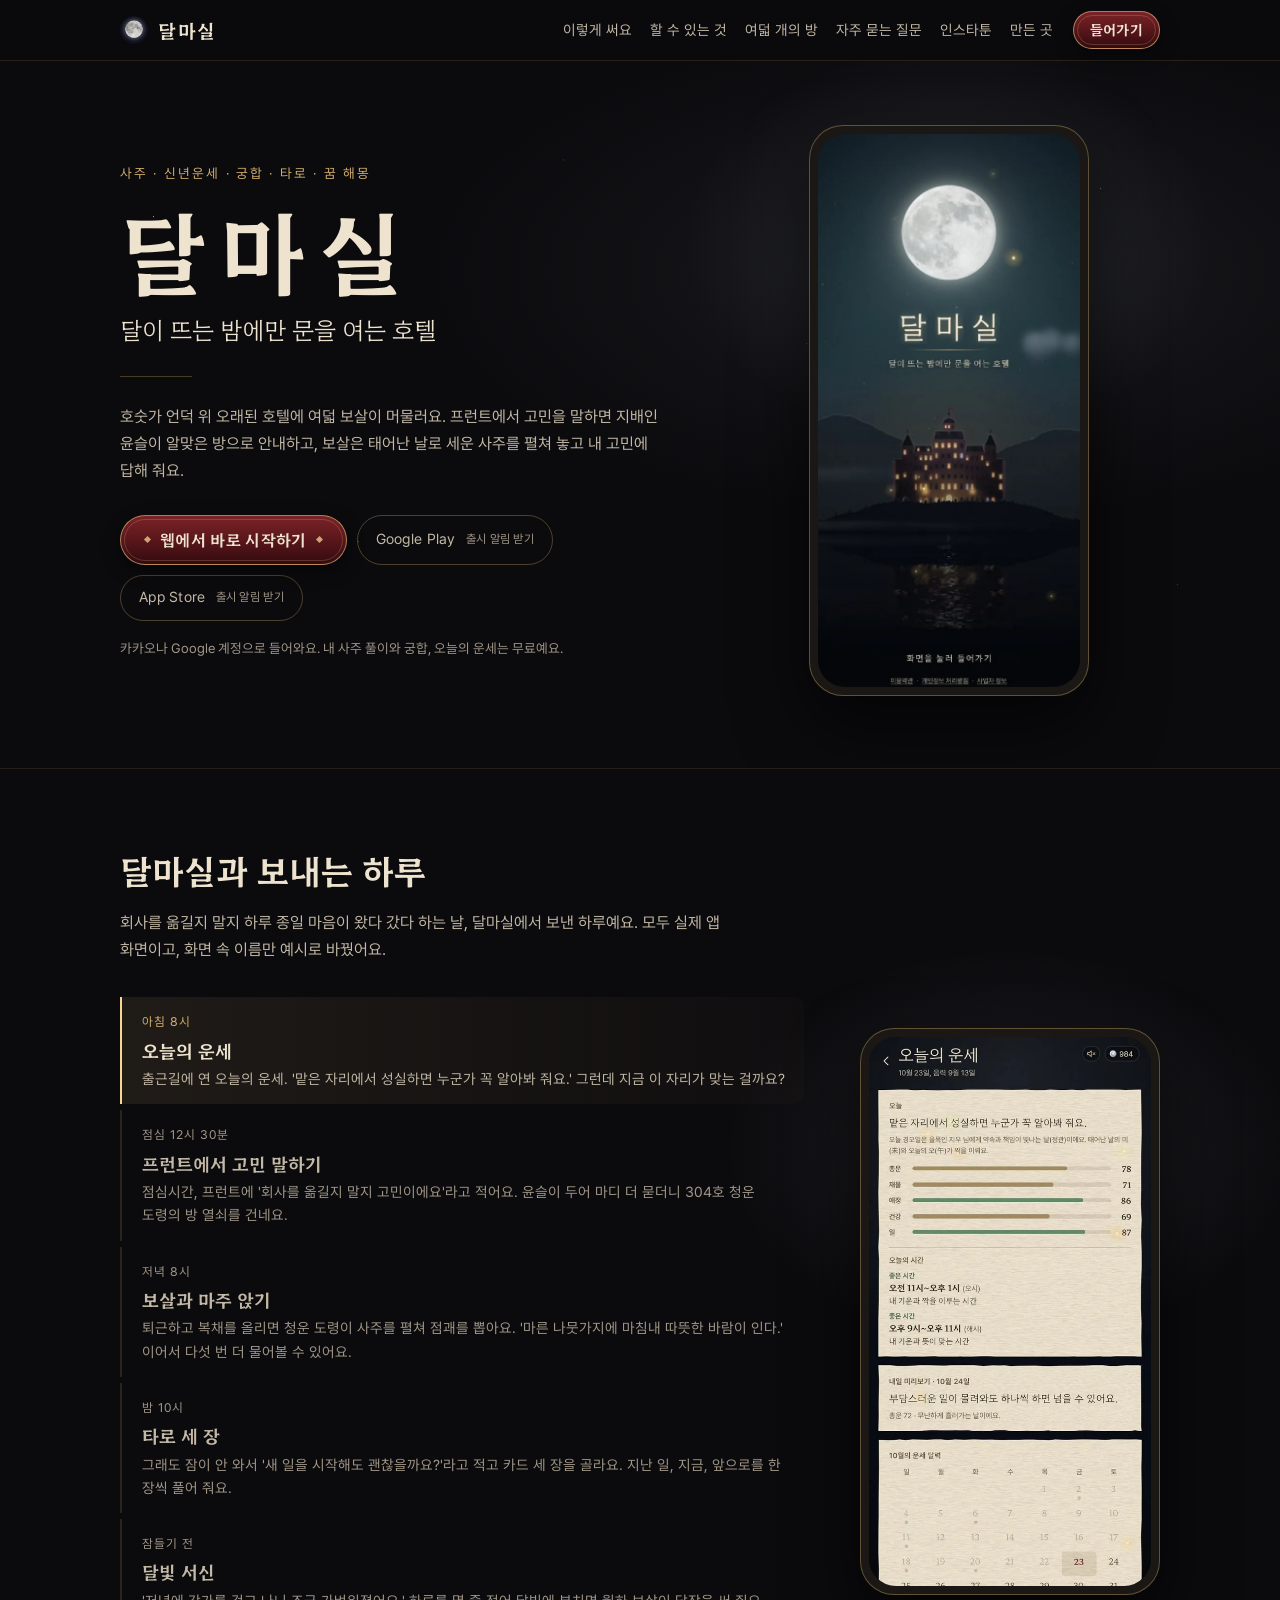
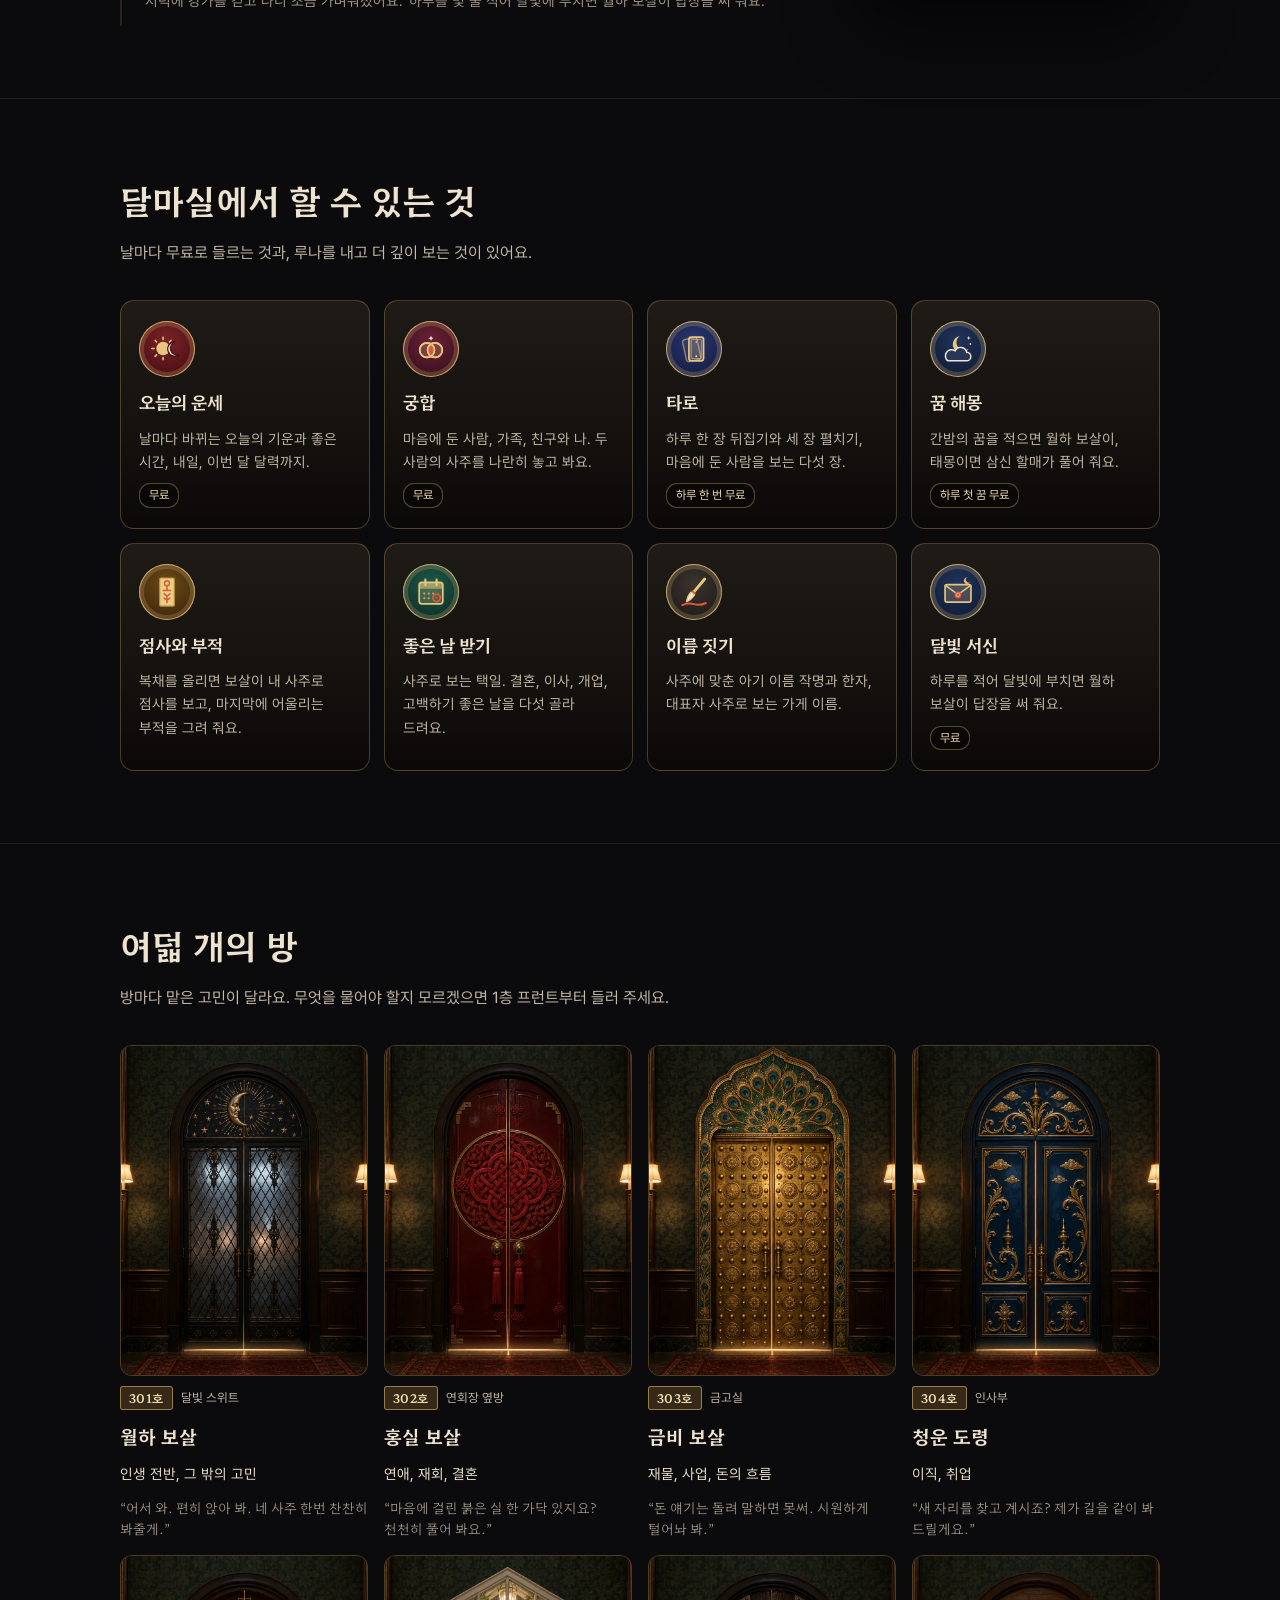
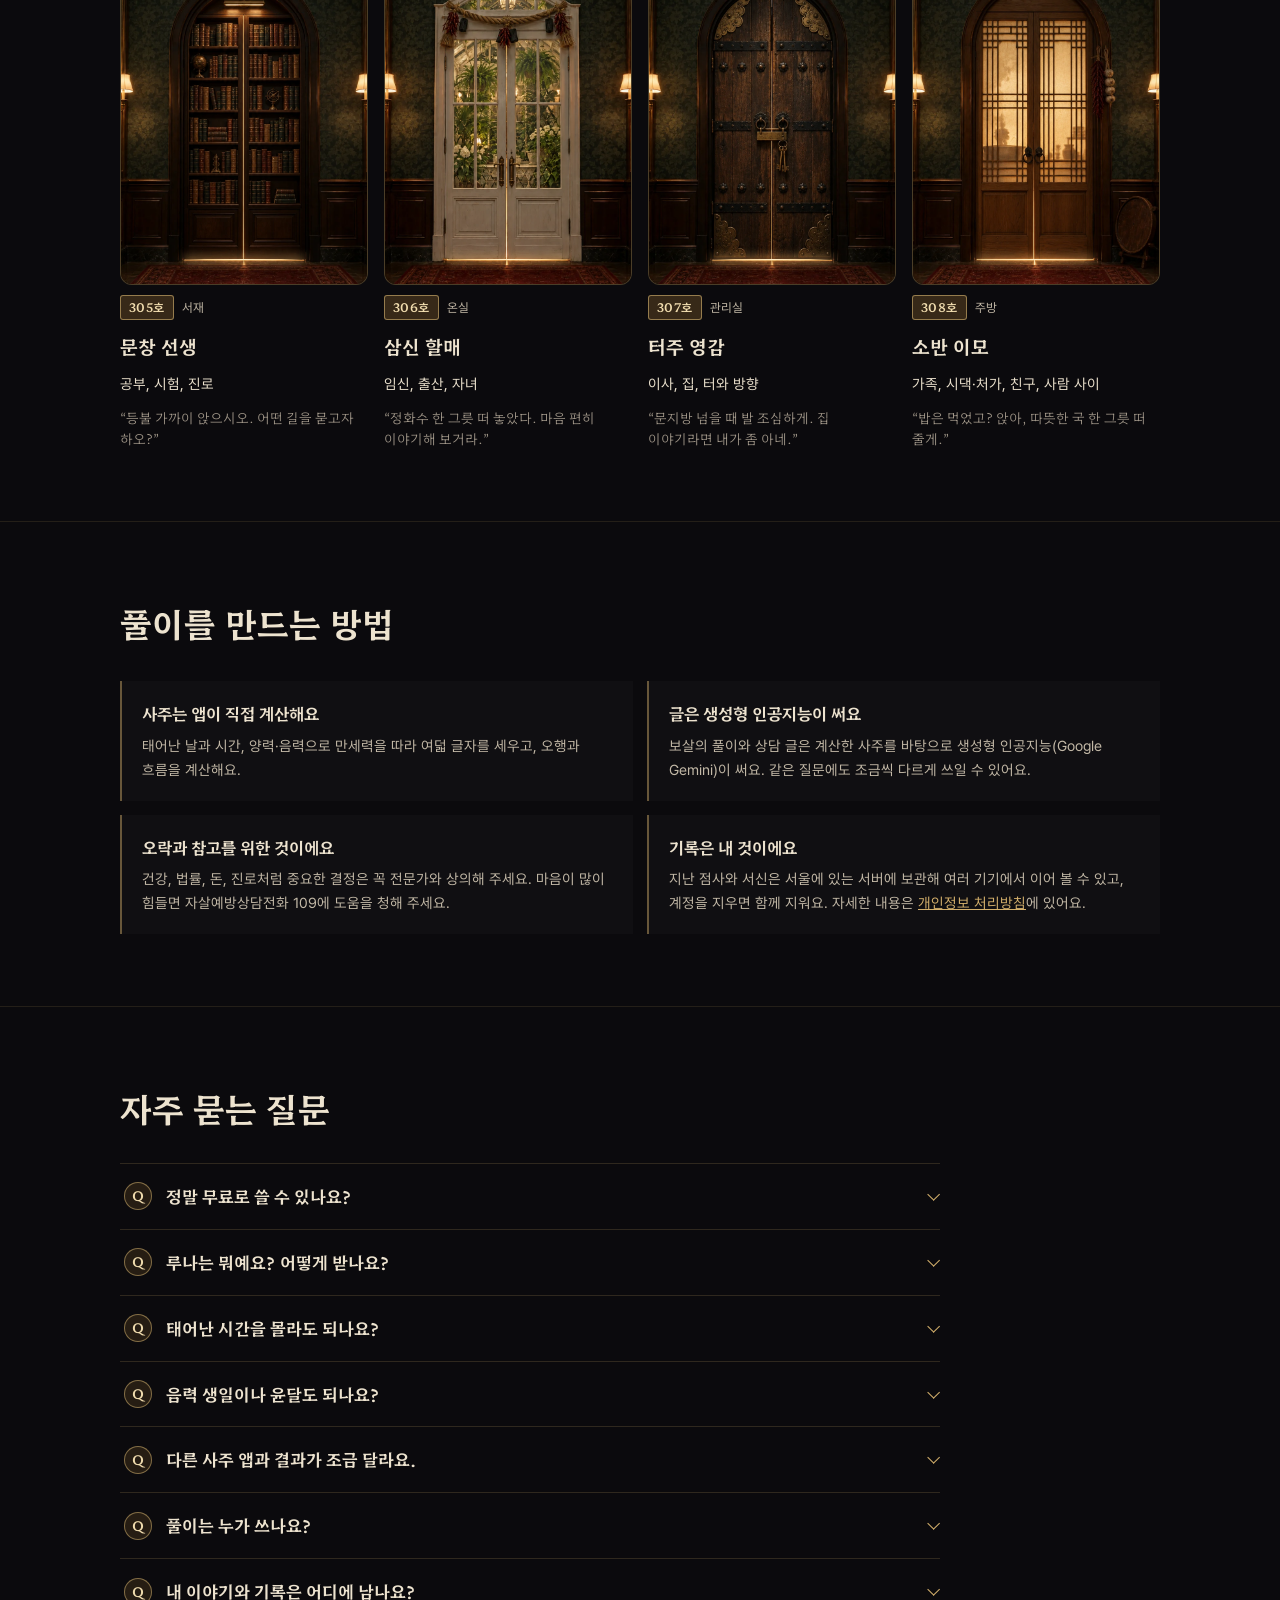
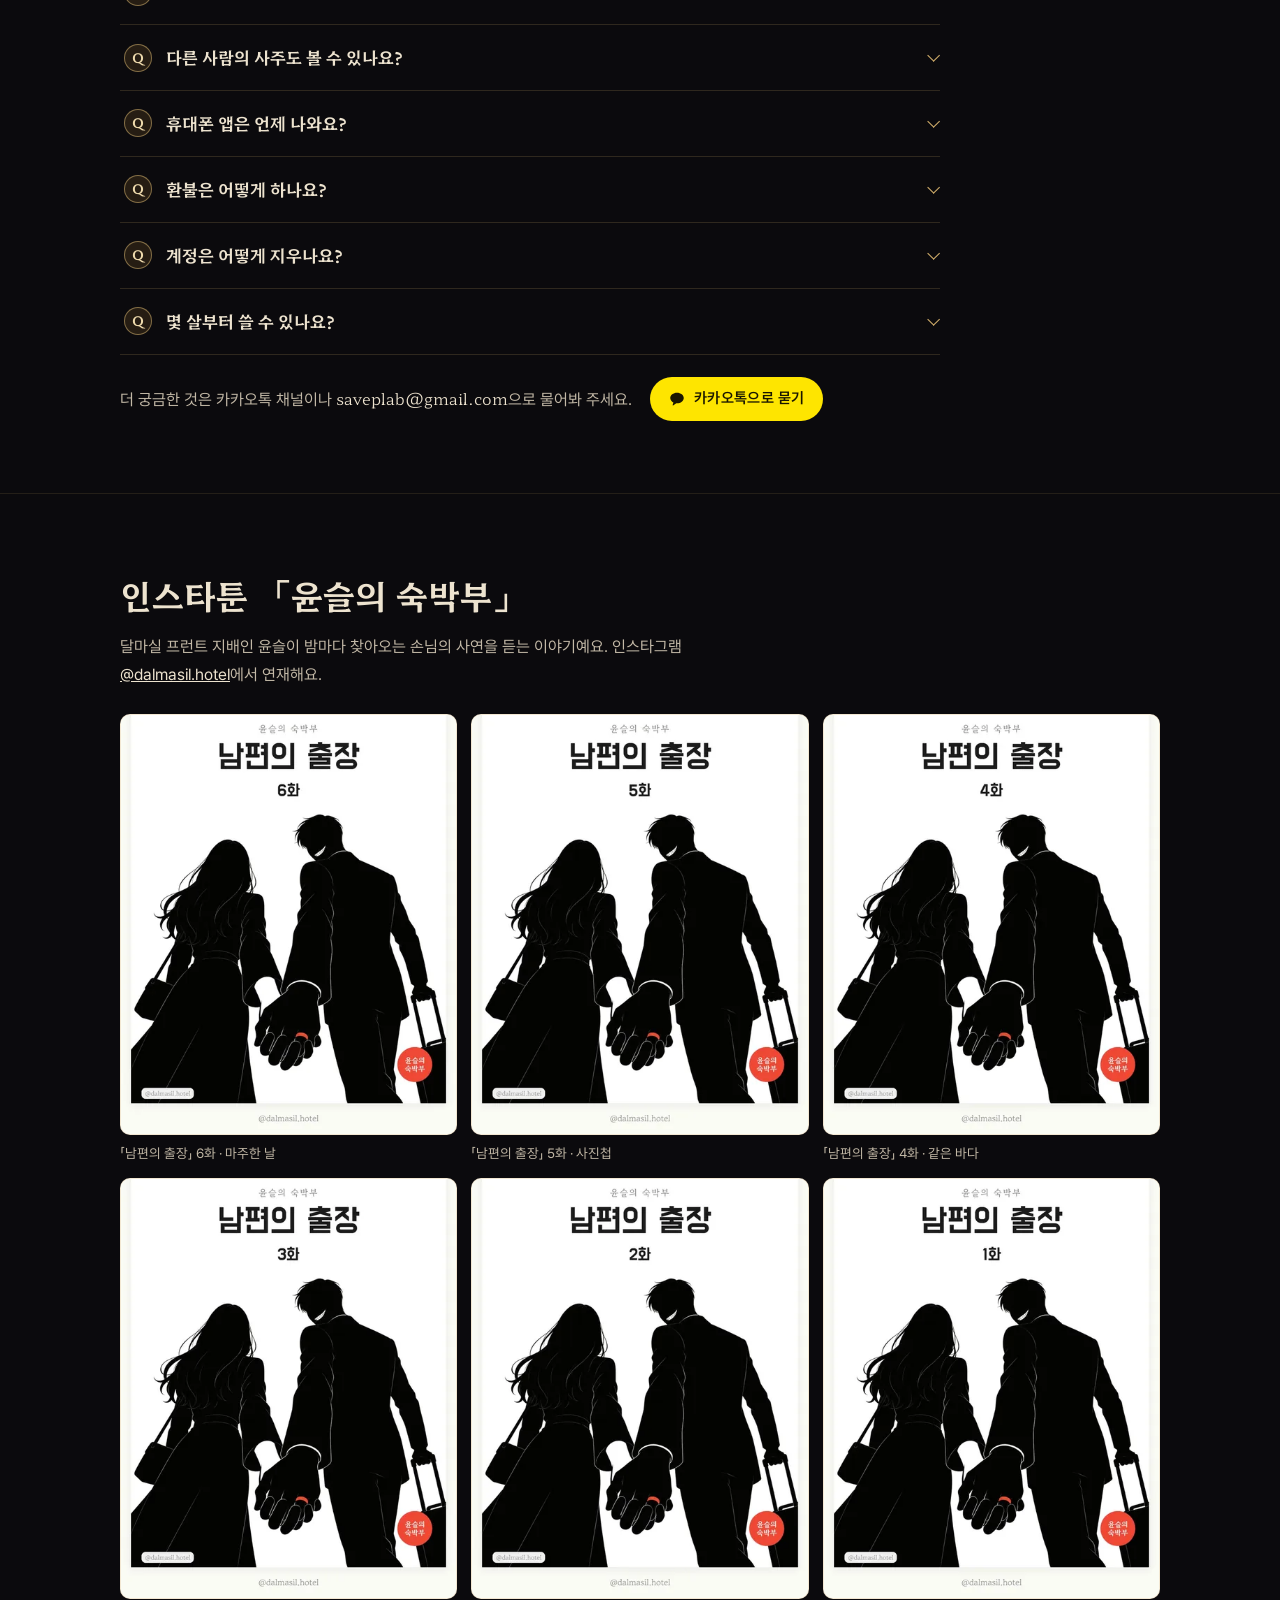
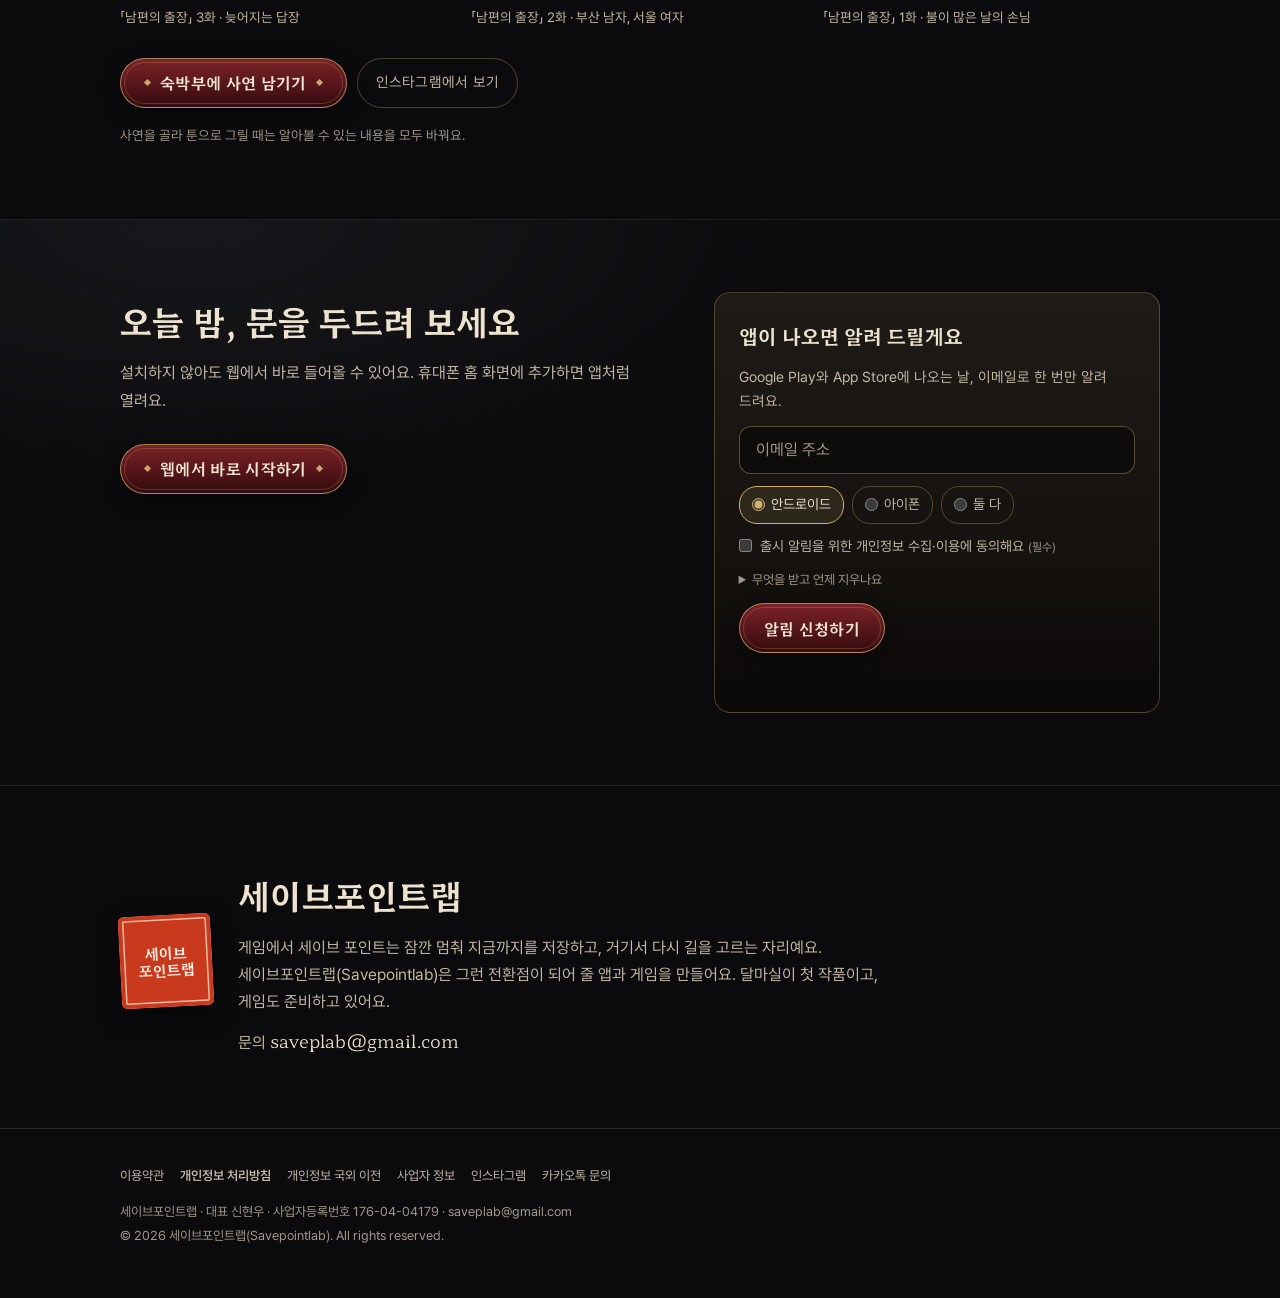
==== commit a591604b: "dalmasil.com 2026-10-27 Co-Authored-By: Claude Opus 5.5 <noreply@anthropic.com>" ====
--- a/index.html
+++ b/index.html
@@ -37,6 +37,7 @@
       <a href="#features">할 수 있는 것</a>
       <a href="#rooms">여덟 개의 방</a>
       <a href="#faq">자주 묻는 질문</a>
+      <a href="#toon">인스타툰</a>
       <a href="#studio">만든 곳</a>
     </nav>
     <a class="btn primary cta-sm" href="https://manwol.expo.app/">들어가기</a>
@@ -60,7 +61,7 @@
         <p class="fine">카카오나 Google 계정으로 들어와요. 내 사주 풀이와 궁합, 오늘의 운세는 무료예요.</p>
       </div>
       <div class="phone">
-        <div class="frame"><img src="img/shot-opening.jpg" alt="달마실 앱의 첫 화면. 보름달 아래 호숫가 언덕 위에 불 켜진 호텔이 서 있다" width="540" height="1140" fetchpriority="high"></div>
+        <div class="frame"><img src="img/shot-opening.webp" alt="달마실 앱의 첫 화면. 보름달 아래 호숫가 언덕 위에 불 켜진 호텔이 서 있다" width="540" height="1140" fetchpriority="high"></div>
       </div>
     </div>
   </section>
@@ -81,11 +82,11 @@
         <div class="phone">
           <div class="frame">
             <div class="stage">
-              <img class="on" src="img/day-fortune.jpg" alt="오늘의 운세 화면. 오늘의 한 줄과 총운, 재물, 애정, 건강, 일 점수, 오늘의 좋은 시간" width="540" height="1050">
-              <img src="img/day-front.jpg" alt="프런트 지배인 윤슬과 나눈 대화. 이직 고민을 듣고 304호 청운 도령의 방으로 들어가는 단추를 건넨다" width="540" height="1050" loading="lazy" aria-hidden="true">
-              <img src="img/day-jeomsa.jpg" alt="청운 도령의 점사. 점괘 '마른 나뭇가지에 마침내 따뜻한 바람이 인다'와 긴 풀이" width="540" height="1050" loading="lazy" aria-hidden="true">
-              <img src="img/day-tarot.jpg" alt="타로 세 장 펼쳐 보기. 지난 일, 지금, 앞으로 자리의 카드 세 장과 풀이" width="540" height="1050" loading="lazy" aria-hidden="true">
-              <img src="img/day-letter.jpg" alt="달빛 서신. 하루를 적은 편지와 월하 보살의 답장" width="540" height="1050" loading="lazy" aria-hidden="true">
+              <img class="on" src="img/day-fortune.webp" alt="오늘의 운세 화면. 오늘의 한 줄과 총운, 재물, 애정, 건강, 일 점수, 오늘의 좋은 시간" width="540" height="1050">
+              <img src="img/day-front.webp" alt="프런트 지배인 윤슬과 나눈 대화. 이직 고민을 듣고 304호 청운 도령의 방으로 들어가는 단추를 건넨다" width="540" height="1050" loading="lazy" aria-hidden="true">
+              <img src="img/day-jeomsa.webp" alt="청운 도령의 점사. 점괘 '마른 나뭇가지에 마침내 따뜻한 바람이 인다'와 긴 풀이" width="540" height="1050" loading="lazy" aria-hidden="true">
+              <img src="img/day-tarot.webp" alt="타로 세 장 펼쳐 보기. 지난 일, 지금, 앞으로 자리의 카드 세 장과 풀이" width="540" height="1050" loading="lazy" aria-hidden="true">
+              <img src="img/day-letter.webp" alt="달빛 서신. 하루를 적은 편지와 월하 보살의 답장" width="540" height="1050" loading="lazy" aria-hidden="true">
             </div>
           </div>
         </div>
@@ -187,6 +188,26 @@
     </div>
   </section>
 
+  <section class="block" id="toon">
+    <div class="wrap">
+      <h2>인스타툰 「윤슬의 숙박부」</h2>
+      <p class="sub">달마실 프런트 지배인 윤슬이 밤마다 찾아오는 손님의 사연을 듣는 이야기예요. 인스타그램 <a href="https://www.instagram.com/dalmasil.hotel/" rel="noopener">@dalmasil.hotel</a>에서 연재해요.</p>
+      <div class="toons">
+        <a class="toon reel" href="https://www.instagram.com/reel/De_YyWWDkuD/" rel="noopener"><img src="img/insta/18202562257381109.webp" alt="「남편의 출장」 6화 · 마주한 날 표지" loading="lazy" width="480" height="600"><span>「남편의 출장」 6화 · 마주한 날</span></a>
+        <a class="toon reel" href="https://www.instagram.com/reel/De9vVfeAN9f/" rel="noopener"><img src="img/insta/18126448730480903.webp" alt="「남편의 출장」 5화 · 사진첩 표지" loading="lazy" width="480" height="600"><span>「남편의 출장」 5화 · 사진첩</span></a>
+        <a class="toon reel" href="https://www.instagram.com/reel/De9vFsqj2Rd/" rel="noopener"><img src="img/insta/18125179535299422.webp" alt="「남편의 출장」 4화 · 같은 바다 표지" loading="lazy" width="480" height="600"><span>「남편의 출장」 4화 · 같은 바다</span></a>
+        <a class="toon reel" href="https://www.instagram.com/reel/De9uYF0D_xY/" rel="noopener"><img src="img/insta/17930155047179747.webp" alt="「남편의 출장」 3화 · 늦어지는 답장 표지" loading="lazy" width="480" height="600"><span>「남편의 출장」 3화 · 늦어지는 답장</span></a>
+        <a class="toon reel" href="https://www.instagram.com/reel/De9uJjkkdI5/" rel="noopener"><img src="img/insta/18131501068700606.webp" alt="「남편의 출장」 2화 · 부산 남자, 서울 여자 표지" loading="lazy" width="480" height="600"><span>「남편의 출장」 2화 · 부산 남자, 서울 여자</span></a>
+        <a class="toon reel" href="https://www.instagram.com/reel/De9sF_FgtcT/" rel="noopener"><img src="img/insta/18082777307709627.webp" alt="「남편의 출장」 1화 · 불이 많은 날의 손님 표지" loading="lazy" width="480" height="600"><span>「남편의 출장」 1화 · 불이 많은 날의 손님</span></a>
+      </div>
+      <div class="ctas">
+        <a class="btn primary" href="story/"><span class="dia"></span>숙박부에 사연 남기기<span class="dia"></span></a>
+        <a class="btn ghost" href="https://www.instagram.com/dalmasil.hotel/" rel="noopener">인스타그램에서 보기</a>
+      </div>
+      <p class="fine">사연을 골라 툰으로 그릴 때는 알아볼 수 있는 내용을 모두 바꿔요.</p>
+    </div>
+  </section>
+
   <section class="block" id="notify">
     <div class="wrap closing">
       <div>
@@ -195,7 +216,6 @@
         <div class="ctas">
           <a class="btn primary" href="https://manwol.expo.app/"><span class="dia"></span>웹에서 바로 시작하기<span class="dia"></span></a>
         </div>
-        <p class="insta"><a href="https://www.instagram.com/dalmasil.hotel/" rel="noopener"><svg viewBox="0 0 24 24" aria-hidden="true"><rect x="3" y="3" width="18" height="18" rx="5" fill="none" stroke="currentColor" stroke-width="1.8"/><circle cx="12" cy="12" r="4.2" fill="none" stroke="currentColor" stroke-width="1.8"/><circle cx="17.3" cy="6.7" r="1.2" fill="currentColor"/></svg>@dalmasil.hotel</a> 인스타그램에서 지배인 윤슬의 이야기 「윤슬의 숙박부」를 연재해요.</p>
       </div>
       <form class="notify" data-endpoint="https://lvjosdgfgpnevshmsnxp.supabase.co/rest/v1/rpc/join_waitlist" data-key="sb_publishable_WDZZcBAnyjQpsCHHRC-iAg_9__0HsKx" novalidate>
         <h3>앱이 나오면 알려 드릴게요</h3>
--- a/style.css
+++ b/style.css
@@ -194,10 +194,15 @@
 #notify { background: radial-gradient(ellipse 70% 70% at 15% 0%, rgba(200, 215, 230, 0.07), transparent 70%); }
 .closing { display: grid; grid-template-columns: minmax(0, 1.1fr) minmax(0, 0.9fr); gap: 48px; align-items: start; }
 @media (max-width: 820px) { .closing { grid-template-columns: minmax(0, 1fr); gap: 32px; } }
-.insta { margin: 28px 0 0; color: var(--faint); font-size: 14px; }
-.insta a { display: inline-flex; align-items: center; gap: 6px; margin-right: 6px; color: var(--ivory); font-weight: 600; text-decoration: none; }
-.insta a:hover { text-decoration: underline; }
-.insta svg { width: 18px; height: 18px; }
+/* ── 인스타툰 「윤슬의 숙박부」: 최근 화 표지(build-site가 인스타에서 가져와 넣는다) ── */
+.toons { display: grid; grid-template-columns: repeat(3, minmax(0, 1fr)); gap: 14px; margin-top: 26px; }
+@media (max-width: 640px) { .toons { grid-template-columns: repeat(2, minmax(0, 1fr)); } }
+.toon { display: block; color: var(--ivory); text-decoration: none; min-width: 0; }
+.toon img { width: 100%; aspect-ratio: 4 / 5; object-fit: cover; border-radius: 10px; border: 1px solid var(--gold-line); background: #fff; }
+.toon.reel img { object-position: 50% 44%; }
+.toon:hover img { border-color: var(--gold); }
+.toon span { display: block; margin-top: 8px; font-size: 13.5px; line-height: 1.5; color: var(--dim); }
+#toon .sub a { color: var(--ivory); }
 .notify { position: relative; display: grid; gap: 12px; padding: 26px 24px; border-radius: 16px; border: 1px solid var(--gold-line); background: linear-gradient(180deg, #1f1b17 0%, #15120f 60%, #0b0908 100%); }
 .notify h3 { font-family: var(--serif); font-weight: 600; font-size: 20px; margin: 0; }
 .notify .lead { margin: 0; color: var(--dim); font-size: 14.5px; }
@@ -251,3 +256,31 @@
 .doc a { color: #7a1f1c; }
 .doc .back { display: inline-block; margin-bottom: 18px; color: var(--dim); text-decoration: none; font-size: 14px; }
 .doc .others { margin-top: 30px; padding-top: 16px; border-top: 1px solid rgba(95, 72, 40, 0.25); font-size: 14px; display: flex; flex-wrap: wrap; gap: 6px 16px; }
+
+/* ── 숙박부에 사연 남기기: 종이 숙박부 위에 적는 칸 ── */
+.register { color-scheme: light; }
+.register .kicker { margin: 0 0 6px; font-size: 13px; letter-spacing: 0.06em; color: #7a1f1c; }
+.story { display: grid; gap: 18px; margin-top: 26px; padding-top: 22px; border-top: 1px dashed rgba(95, 72, 40, 0.35); }
+.story .chips { display: flex; flex-wrap: wrap; gap: 8px; border: 0; margin: 0; padding: 0; }
+.story legend, .story .field > span { font-family: var(--serif); font-weight: 600; font-size: 15.5px; color: var(--paper-ink); padding: 0; margin-bottom: 8px; }
+.story .chips label { display: inline-flex; align-items: center; gap: 6px; padding: 6px 12px; border-radius: 18px; border: 1px solid rgba(95, 72, 40, 0.35); background: rgba(255, 255, 255, 0.35); color: var(--paper-dim); font-size: 14px; cursor: pointer; }
+.story .chips label:has(input:checked) { border-color: #7a1f1c; color: #7a1f1c; background: rgba(122, 31, 28, 0.08); }
+.story .chips input, .story .agree input { accent-color: #7a1f1c; margin: 0; }
+.story .row { display: grid; grid-template-columns: repeat(2, minmax(0, 1fr)); gap: 14px; }
+@media (max-width: 520px) { .story .row { grid-template-columns: 1fr; } }
+.story .field { display: grid; gap: 6px; min-width: 0; }
+.story .field > span { margin-bottom: 0; }
+.story .field small { font-family: var(--sans); font-weight: 400; font-size: 12.5px; color: var(--paper-dim); }
+.story input[type='text'], .story input[type='email'], .story select, .story textarea { width: 100%; min-height: 46px; padding: 10px 14px; border-radius: 10px; border: 1px solid rgba(95, 72, 40, 0.35); background: #fbf6ea; color: var(--paper-ink); font: inherit; font-size: 16px; }
+.story textarea { min-height: 240px; line-height: 1.7; resize: vertical; }
+.story input:focus, .story select:focus, .story textarea:focus { outline: 2px solid #7a1f1c; outline-offset: 1px; }
+.story ::placeholder { color: #8f806a; }
+.story .count { justify-self: end; }
+.story .agree { color: var(--paper-ink); }
+.story .agree input { margin-top: 4px; }
+.story .agree small, .story .notice summary, .story .notice p { color: var(--paper-dim); }
+.story .btn { justify-self: start; cursor: pointer; }
+.story .btn:disabled { opacity: 0.6; cursor: default; }
+.story .msg { margin: 0; min-height: 1.5em; font-size: 14.5px; color: #2f6b45; }
+.story .msg.bad { color: #9b2b1f; }
+.register .fine { margin-top: 26px; font-size: 13px; color: var(--paper-dim); }
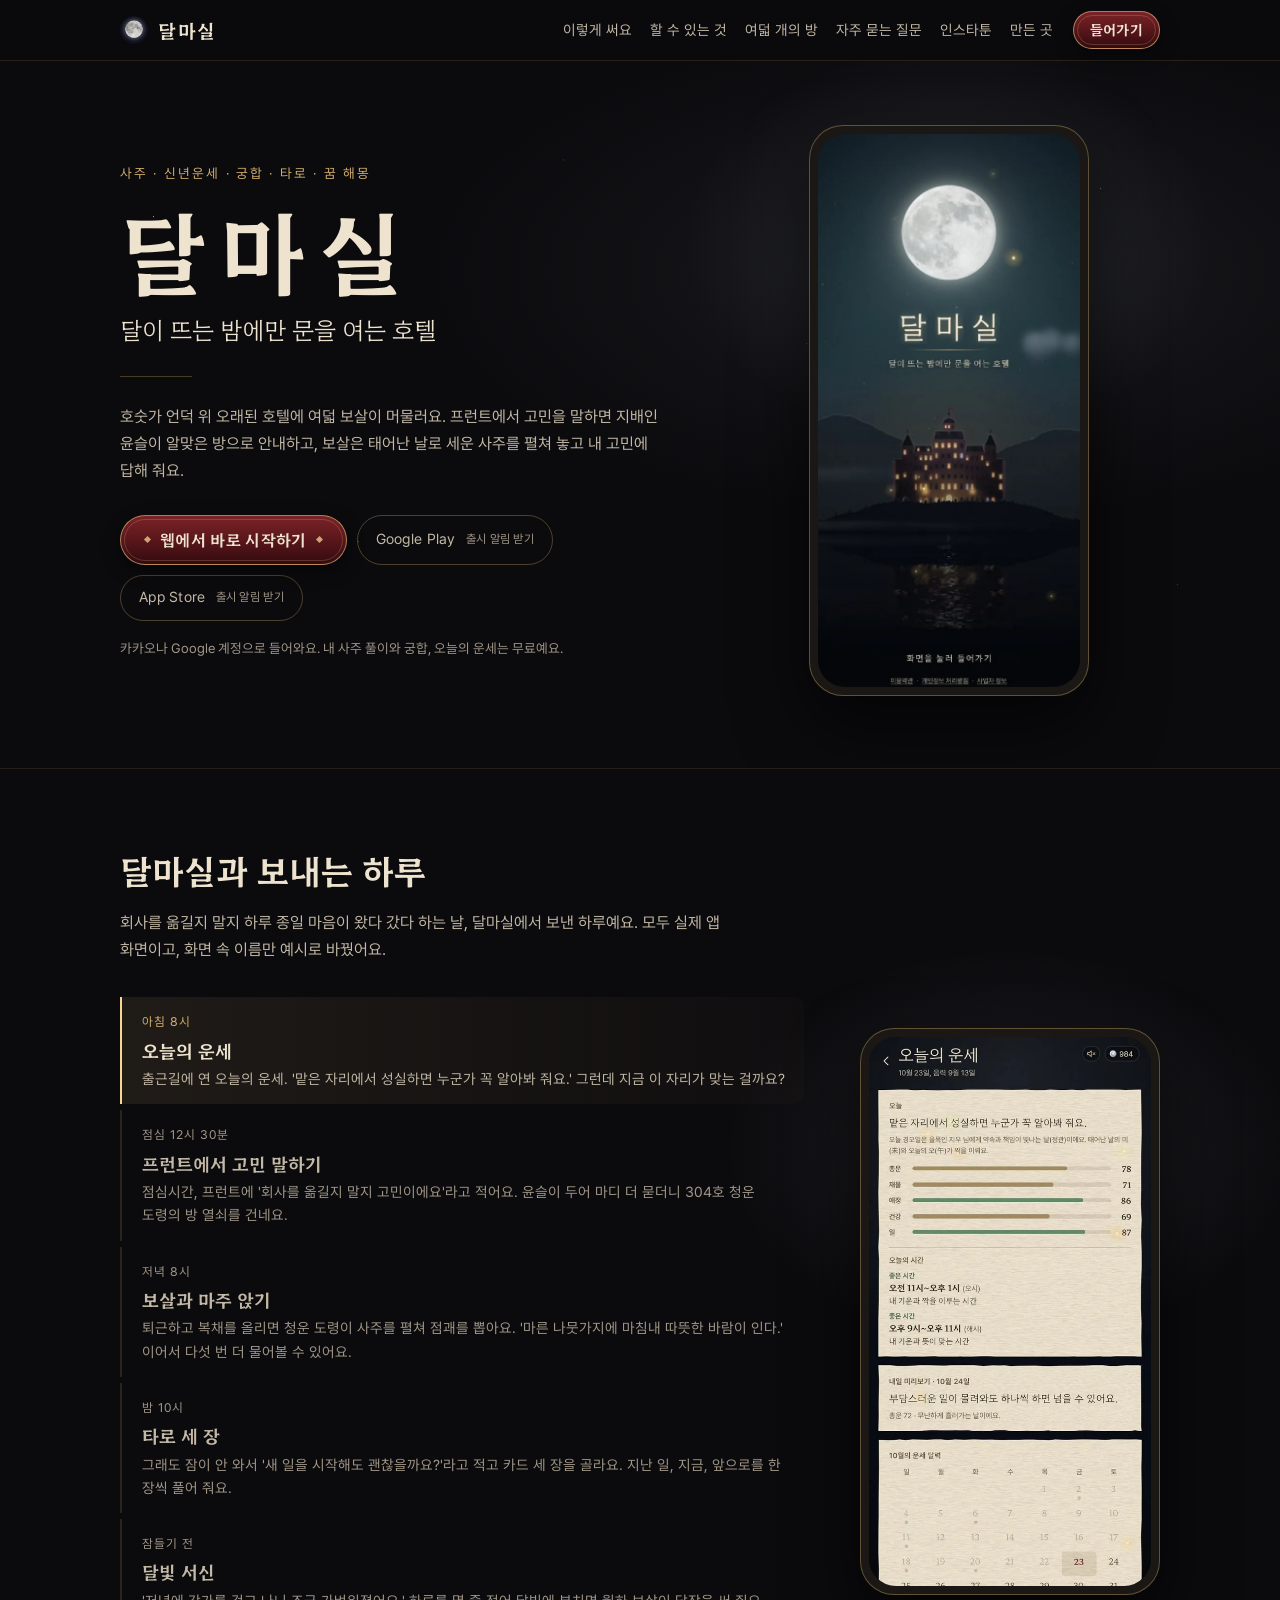
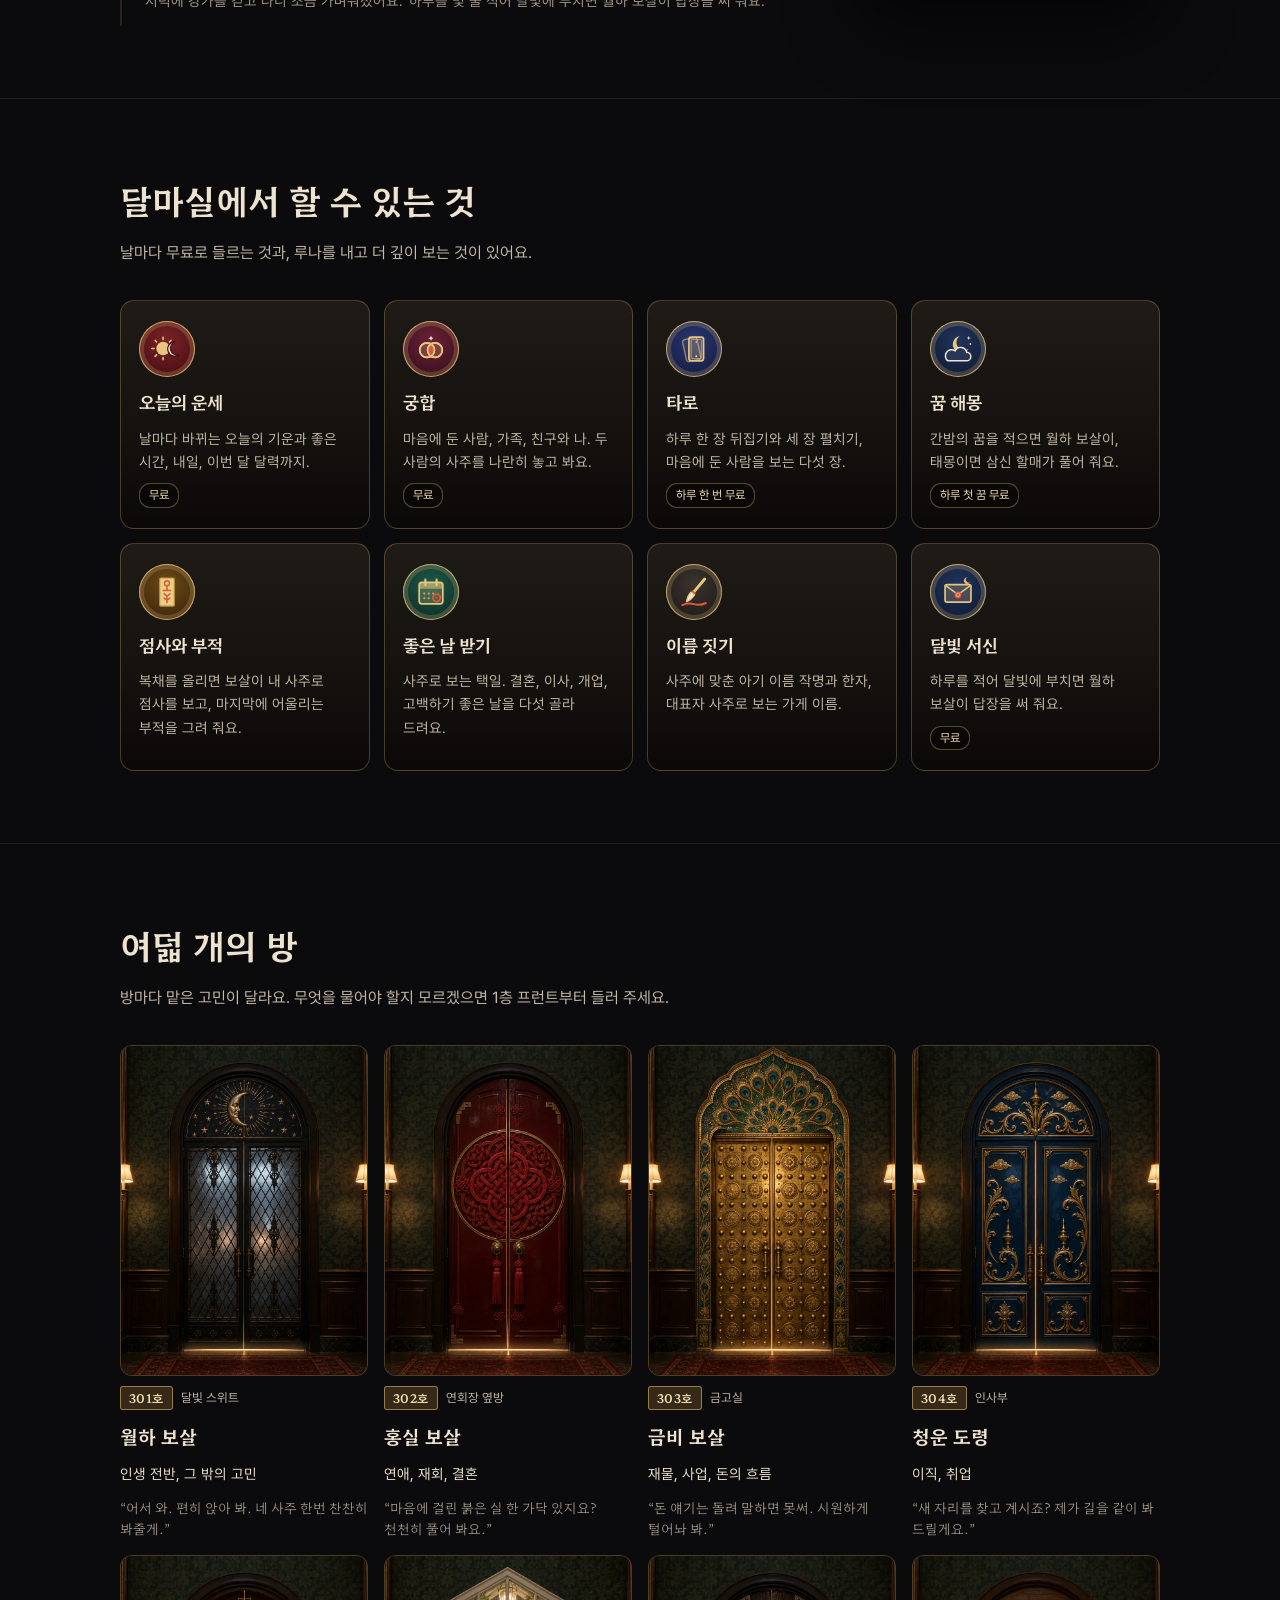
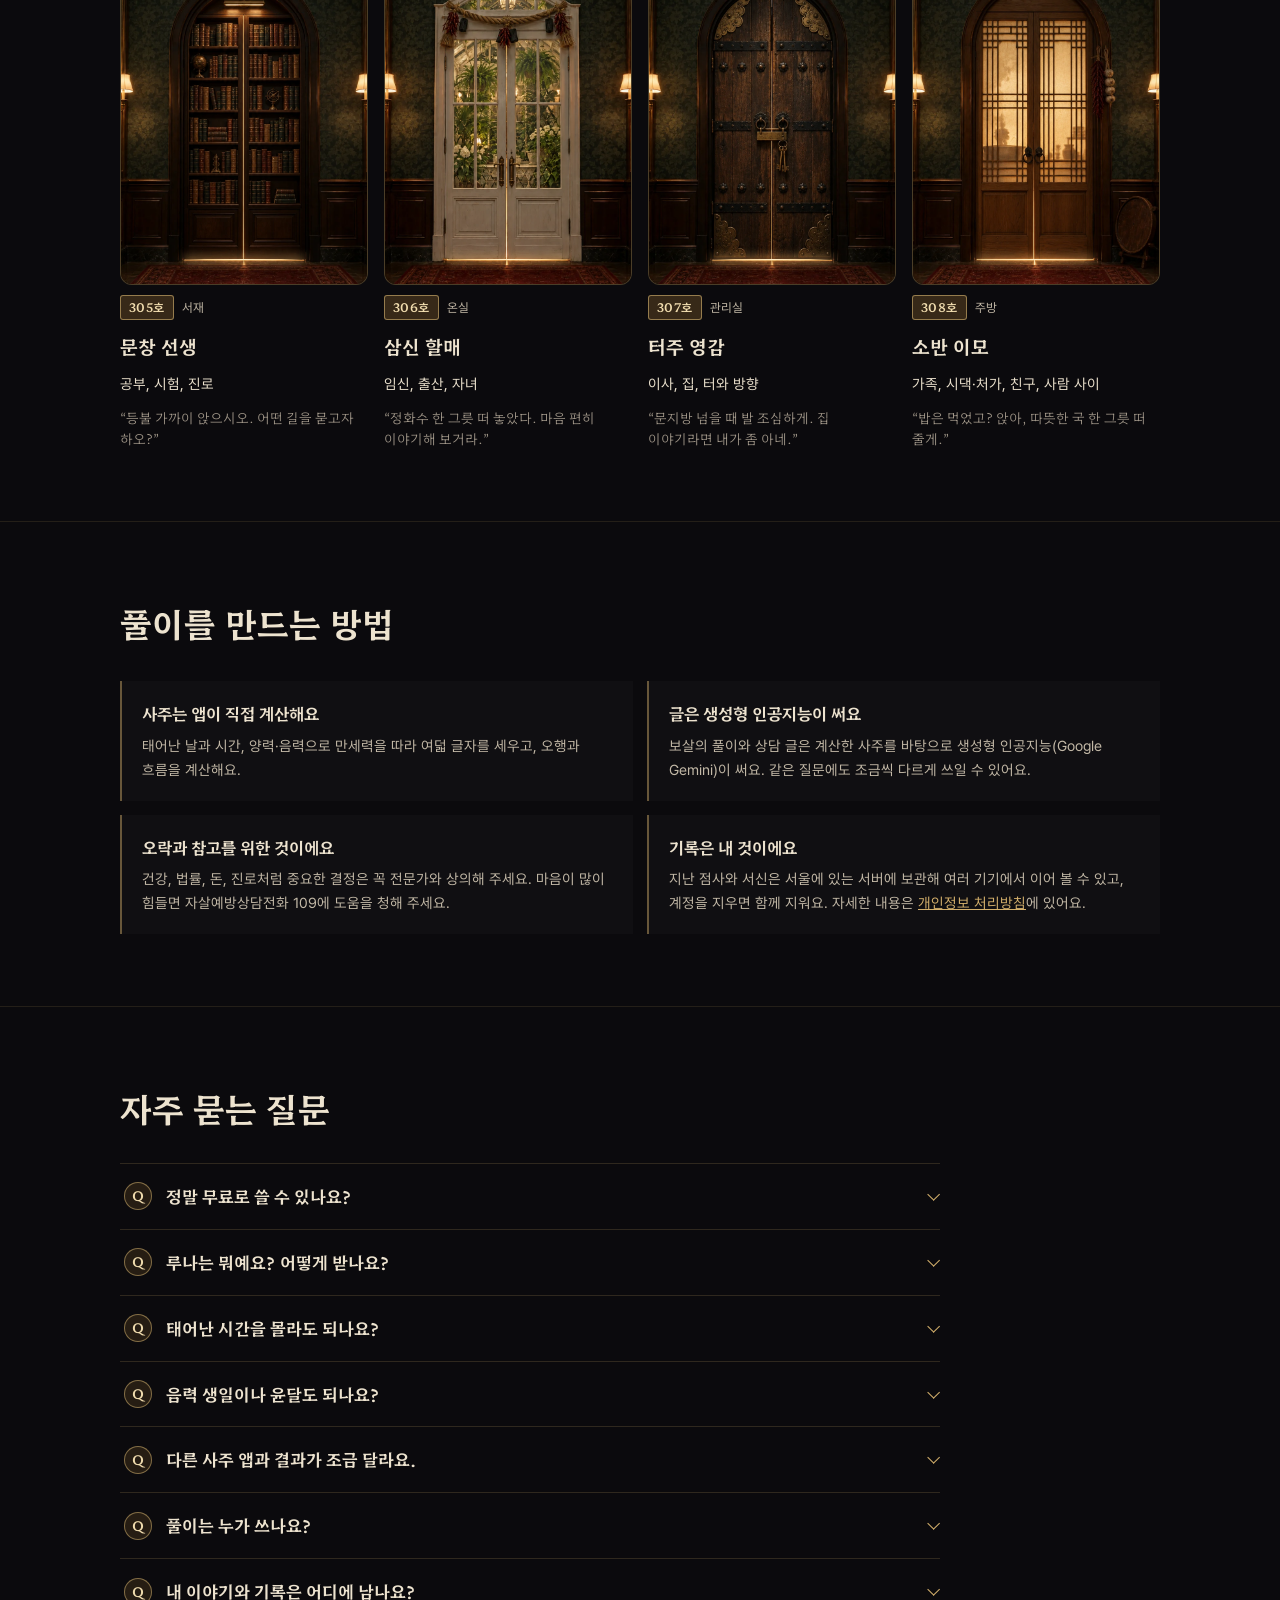
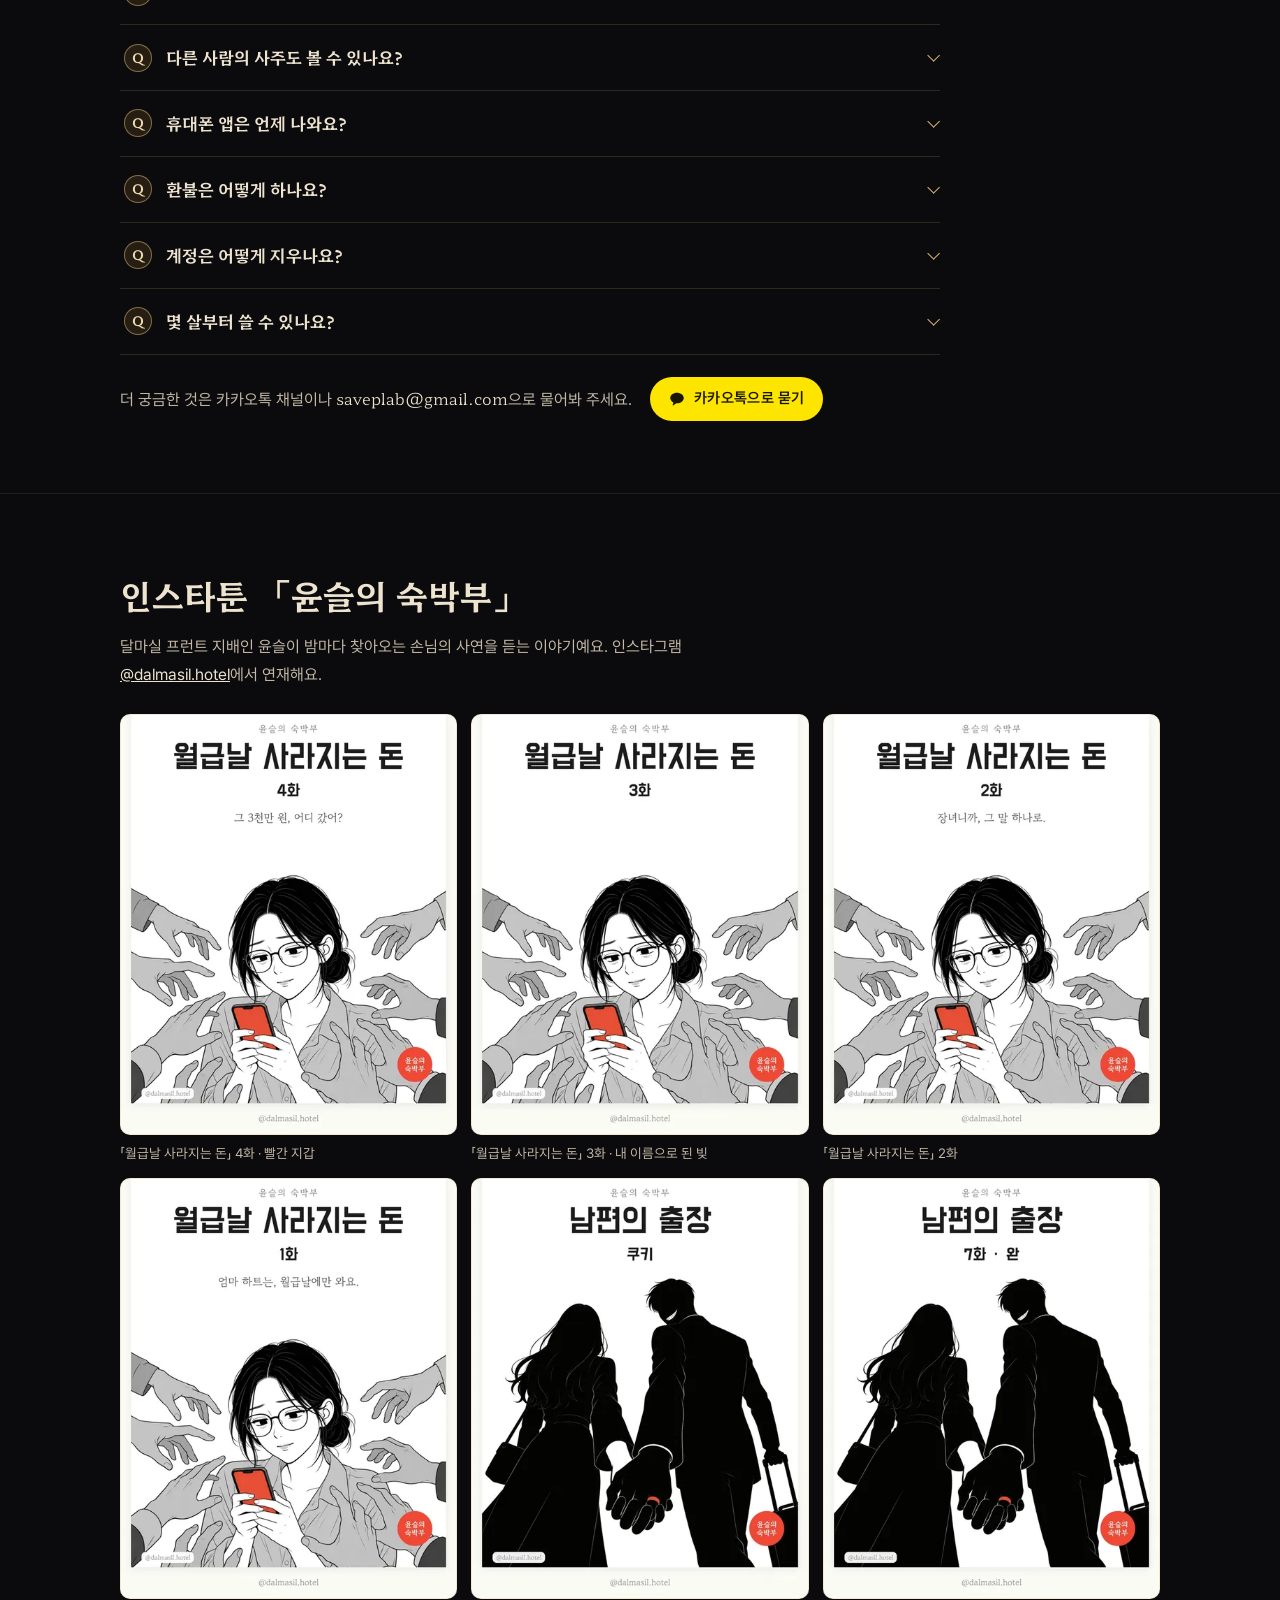
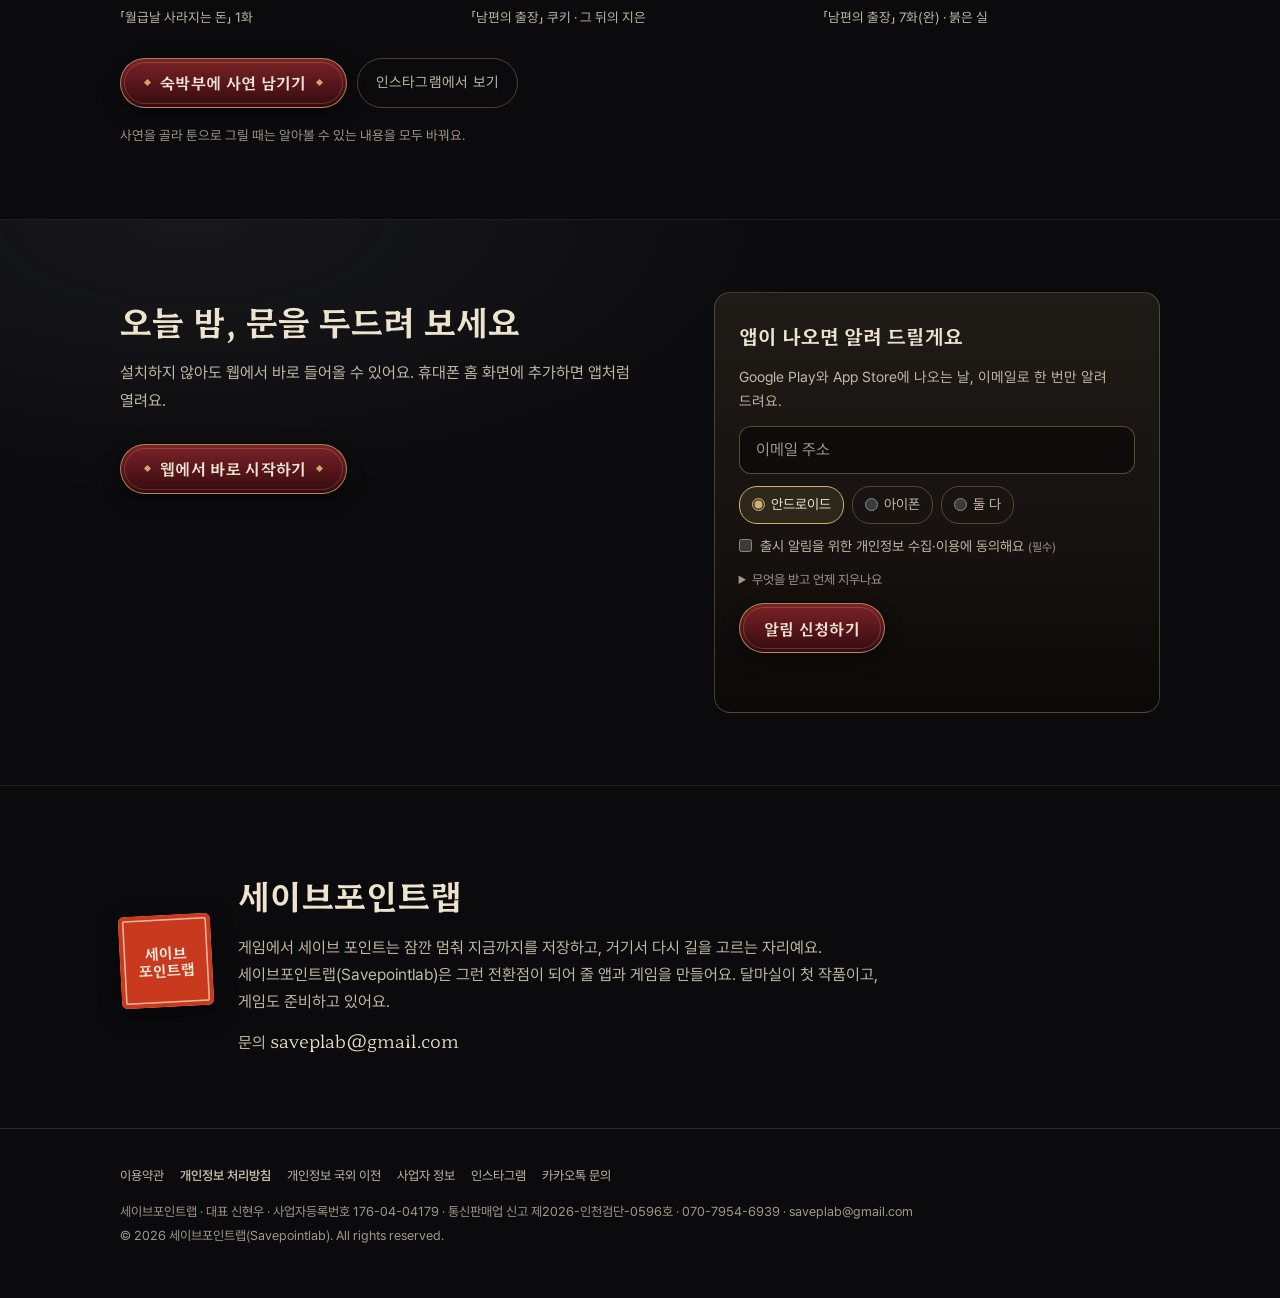
==== commit 7b9da0fa: "dalmasil.com 2026-11-06 Co-Authored-By: Claude Opus 5.5 <noreply@anthropic.com>" ====
--- a/index.html
+++ b/index.html
@@ -25,7 +25,7 @@
 <link rel="preload" href="fonts/Hahmlet-SemiBold.woff2" as="font" type="font/woff2" crossorigin>
 <link rel="stylesheet" href="style.css">
 <script type="application/ld+json">{"@context":"https://schema.org","@graph":[{"@type":"Organization","@id":"https://dalmasil.com/#org","name":"세이브포인트랩","alternateName":"Savepointlab","url":"https://dalmasil.com/","email":"saveplab@gmail.com","logo":"https://dalmasil.com/icon-192.png"},{"@type":"WebSite","@id":"https://dalmasil.com/#website","name":"달마실","url":"https://dalmasil.com/","inLanguage":"ko","publisher":{"@id":"https://dalmasil.com/#org"}},{"@type":"WebApplication","name":"달마실","url":"https://manwol.expo.app/","description":"태어난 날로 보는 무료 사주풀이와 오늘의 운세, 궁합, 타로, 꿈 해몽, 2027 신년운세. 달이 뜨는 밤에만 문을 여는 호텔 달마실의 여덟 보살이 고민에 답해 드려요.","image":"https://dalmasil.com/img/og.jpg","applicationCategory":"LifestyleApplication","operatingSystem":"Web","inLanguage":"ko","offers":{"@type":"Offer","price":"0","priceCurrency":"KRW"},"publisher":{"@id":"https://dalmasil.com/#org"},"sameAs":["https://www.instagram.com/dalmasil.hotel/","https://pf.kakao.com/_nLxaFX"]}]}</script>
-<script type="application/ld+json">{"@context":"https://schema.org","@type":"FAQPage","mainEntity":[{"@type":"Question","name":"정말 무료로 쓸 수 있나요?","acceptedAnswer":{"@type":"Answer","text":"오늘의 운세, 내 사주 풀이, 궁합, 프런트 상담, 달빛 서신은 무료예요. 타로 세 장은 하루 한 번, 꿈 해몽은 하루 첫 꿈이 무료예요. 보살에게 내 질문을 묻는 점사, 달마다 운세, 좋은 날 받기, 부적, 이름 짓기처럼 나에게 맞춰 더 깊이 보는 것에만 루나를 써요."}},{"@type":"Question","name":"루나는 뭐예요? 어떻게 받나요?","acceptedAnswer":{"@type":"Answer","text":"달마실 안에서 쓰는 엽전이에요. 가입하면 10루나를 드려서 첫 점사는 바로 볼 수 있어요. 날마다 출석하면 2루나, 보름달 뜨는 날까지 이어서 출석하면 그날 5루나를 받고, 가입하고 7일 안에 친구의 초대 코드를 넣으면 20루나를 더 받아요. 이렇게 받은 보너스 루나는 받은 날부터 30일 동안 쓸 수 있어요. 루나를 쓰기 전에는 매번 무엇에 몇 루나를 쓰는지 먼저 물어봐요."}},{"@type":"Question","name":"태어난 시간을 몰라도 되나요?","acceptedAnswer":{"@type":"Answer","text":"네. '태어난 시간을 몰라요'를 누르면 시간을 뺀 여섯 글자로 풀어요. 시간을 알면 시주까지 세워 더 자세히 볼 수 있고, 나중에 '생년월일 고치기'에서 언제든 더할 수 있어요."}},{"@type":"Question","name":"음력 생일이나 윤달도 되나요?","acceptedAnswer":{"@type":"Answer","text":"네. 양력과 음력을 고를 수 있고, 음력이면 평달과 윤달까지 골라요."}},{"@type":"Question","name":"다른 사주 앱과 결과가 조금 달라요.","acceptedAnswer":{"@type":"Answer","text":"사주를 세우는 기준이 앱마다 조금씩 달라서 그래요. 달마실은 시계 시각 대신 서울 경도에 맞춘 태양시(시계보다 약 32분 이른 시각)로 시주를 세우고, 서머타임이 있던 해에는 그 한 시간을 빼요. 밤 11시 자시부터는 다음 날로 봐요. 그래서 태어난 시각이 시의 경계에 가까우면 다른 앱과 시주가 달라질 수 있어요."}},{"@type":"Question","name":"풀이는 누가 쓰나요?","acceptedAnswer":{"@type":"Answer","text":"사주는 앱이 만세력을 따라 직접 계산하고, 보살의 풀이 글은 그 사주를 바탕으로 생성형 인공지능(Google Gemini)이 써요. 같은 질문에도 조금씩 다르게 쓰일 수 있어요. 오락과 참고를 위한 것이니 건강, 법률, 돈처럼 중요한 결정은 꼭 전문가와 상의해 주세요."}},{"@type":"Question","name":"내 이야기와 기록은 어디에 남나요?","acceptedAnswer":{"@type":"Answer","text":"지난 점사와 풀이, 꿈, 서신은 서울에 있는 서버에 본인만 읽을 수 있게 보관해서, 같은 계정이면 다른 기기에서도 이어 볼 수 있어요. 일기장에 적은 글은 서버로 보내지 않고 그 기기에만 남아요. 풀이 글을 쓰는 데 필요한 내용은 Google로 보내요. 자세한 내용은 개인정보 처리방침과 개인정보 국외 이전에 있어요."}},{"@type":"Question","name":"다른 사람의 사주도 볼 수 있나요?","acceptedAnswer":{"@type":"Answer","text":"궁합이나 보살 방의 '누구 이야기예요?'에 그 사람의 태어난 날을 넣어 볼 수 있어요. 이름 대신 별명을 넣어도 되고, 넣기 전에 그 사람에게 알려 주세요. 넣은 정보는 언제든 지울 수 있어요."}},{"@type":"Question","name":"휴대폰 앱은 언제 나와요?","acceptedAnswer":{"@type":"Answer","text":"Google Play와 App Store에 낼 준비를 하고 있어요. 그전까지는 웹에서 바로 쓸 수 있고, 휴대폰 홈 화면에 추가하면 앱처럼 열려요. 앱이 나와도 같은 계정으로 들어오면 기록과 루나가 그대로 이어져요."}},{"@type":"Question","name":"환불은 어떻게 하나요?","acceptedAnswer":{"@type":"Answer","text":"충전한 날부터 7일 안에 그 루나를 하나도 쓰지 않았다면 전액 돌려드려요. 일부를 썼다면 남은 충전 루나만큼을 결제 수수료 등 실제 든 비용(남은 금액의 10% 이내)을 빼고 돌려드려요. 이미 연 풀이처럼 바로 받은 콘텐츠는 돌려받기 어렵고, 오류로 풀이를 받지 못했다면 쓴 루나를 바로 돌려드려요. 앱 마켓에서 결제했다면 마켓의 환불 절차를 따를 수도 있어요. 문의는 saveplab@gmail.com으로 보내 주세요. 자세한 내용은 이용약관 제7조에 있어요."}},{"@type":"Question","name":"계정은 어떻게 지우나요?","acceptedAnswer":{"@type":"Answer","text":"기록 달력 아래 '내 정보'에서 '계정 지우기'를 누르면 돼요. 서버와 기기에 남은 기록, 남은 루나가 함께 지워지고 되돌릴 수 없어요. 남은 충전 루나가 있다면 지우기 전에 환불을 요청해 주세요."}},{"@type":"Question","name":"몇 살부터 쓸 수 있나요?","acceptedAnswer":{"@type":"Answer","text":"만 14세 이상이면 카카오나 Google 계정으로 가입할 수 있어요."}}]}</script>
+<script type="application/ld+json">{"@context":"https://schema.org","@type":"FAQPage","mainEntity":[{"@type":"Question","name":"정말 무료로 쓸 수 있나요?","acceptedAnswer":{"@type":"Answer","text":"오늘의 운세, 내 사주 풀이, 궁합, 프런트 상담, 달빛 서신은 무료예요. 타로 세 장은 하루 한 번, 꿈 해몽은 하루 첫 꿈이 무료예요. 보살에게 내 질문을 묻는 점사, 달마다 운세, 좋은 날 받기, 부적, 이름 짓기처럼 나에게 맞춰 더 깊이 보는 것에만 루나를 써요."}},{"@type":"Question","name":"루나는 뭐예요? 어떻게 받나요?","acceptedAnswer":{"@type":"Answer","text":"달마실 안에서 쓰는 엽전이에요. 가입하면 10루나를 선물로 드려서 보살의 첫 점사를 바로 볼 수 있어요. 날마다 출석하면 2루나, 보름달 뜨는 날까지 이어서 출석하면 그날 5루나를 받아요. 이렇게 받은 보너스 루나는 받은 날부터 30일 동안 쓸 수 있어요. 루나를 쓰기 전에는 매번 무엇에 몇 루나를 쓰는지 먼저 물어봐요."}},{"@type":"Question","name":"태어난 시간을 몰라도 되나요?","acceptedAnswer":{"@type":"Answer","text":"네. '태어난 시간을 몰라요'를 누르면 시간을 뺀 여섯 글자로 풀어요. 시간을 알면 시주까지 세워 더 자세히 볼 수 있고, 나중에 '생년월일 고치기'에서 언제든 더할 수 있어요."}},{"@type":"Question","name":"음력 생일이나 윤달도 되나요?","acceptedAnswer":{"@type":"Answer","text":"네. 양력과 음력을 고를 수 있고, 음력이면 평달과 윤달까지 골라요."}},{"@type":"Question","name":"다른 사주 앱과 결과가 조금 달라요.","acceptedAnswer":{"@type":"Answer","text":"사주를 세우는 기준이 앱마다 조금씩 달라서 그래요. 달마실은 시계 시각 대신 서울 경도에 맞춘 태양시(시계보다 약 32분 이른 시각)로 시주를 세우고, 서머타임이 있던 해에는 그 한 시간을 빼요. 밤 11시 자시부터는 다음 날로 봐요. 그래서 태어난 시각이 시의 경계에 가까우면 다른 앱과 시주가 달라질 수 있어요."}},{"@type":"Question","name":"풀이는 누가 쓰나요?","acceptedAnswer":{"@type":"Answer","text":"사주는 앱이 만세력을 따라 직접 계산하고, 보살의 풀이 글은 그 사주를 바탕으로 생성형 인공지능(Google Gemini)이 써요. 같은 질문에도 조금씩 다르게 쓰일 수 있어요. 오락과 참고를 위한 것이니 건강, 법률, 돈처럼 중요한 결정은 꼭 전문가와 상의해 주세요."}},{"@type":"Question","name":"내 이야기와 기록은 어디에 남나요?","acceptedAnswer":{"@type":"Answer","text":"지난 점사와 풀이, 꿈, 서신은 서울에 있는 서버에 본인만 읽을 수 있게 보관해서, 같은 계정이면 다른 기기에서도 이어 볼 수 있어요. 일기장에 적은 글은 서버로 보내지 않고 그 기기에만 남아요. 풀이 글을 쓰는 데 필요한 내용은 Google로 보내요. 자세한 내용은 개인정보 처리방침과 개인정보 국외 이전에 있어요."}},{"@type":"Question","name":"다른 사람의 사주도 볼 수 있나요?","acceptedAnswer":{"@type":"Answer","text":"궁합이나 보살 방의 '누구 이야기예요?'에 그 사람의 태어난 날을 넣어 볼 수 있어요. 이름 대신 별명을 넣어도 되고, 넣기 전에 그 사람에게 알려 주세요. 넣은 정보는 언제든 지울 수 있어요."}},{"@type":"Question","name":"휴대폰 앱은 언제 나와요?","acceptedAnswer":{"@type":"Answer","text":"Google Play와 App Store에 낼 준비를 하고 있어요. 그전까지는 웹에서 바로 쓸 수 있고, 휴대폰 홈 화면에 추가하면 앱처럼 열려요. 앱이 나와도 같은 계정으로 들어오면 기록과 루나가 그대로 이어져요."}},{"@type":"Question","name":"환불은 어떻게 하나요?","acceptedAnswer":{"@type":"Answer","text":"충전한 날부터 7일 안에 그 루나를 하나도 쓰지 않았다면 전액 돌려드려요. 일부를 썼다면 남은 충전 루나만큼을 결제 수수료 등 실제 든 비용(남은 금액의 10% 이내)을 빼고 돌려드려요. 이미 연 풀이처럼 바로 받은 콘텐츠는 돌려받기 어렵고, 오류로 풀이를 받지 못했다면 쓴 루나를 바로 돌려드려요. 앱 마켓에서 결제했다면 마켓의 환불 절차를 따를 수도 있어요. 문의는 saveplab@gmail.com으로 보내 주세요. 자세한 내용은 이용약관 제7조에 있어요."}},{"@type":"Question","name":"계정은 어떻게 지우나요?","acceptedAnswer":{"@type":"Answer","text":"기록 달력 아래 '내 정보'에서 '계정 지우기'를 누르면 돼요. 서버와 기기에 남은 기록, 남은 루나가 함께 지워지고 되돌릴 수 없어요. 남은 충전 루나가 있다면 지우기 전에 환불을 요청해 주세요."}},{"@type":"Question","name":"몇 살부터 쓸 수 있나요?","acceptedAnswer":{"@type":"Answer","text":"만 14세 이상이면 카카오나 Google 계정으로 가입할 수 있어요."}}]}</script>
 </head>
 <body>
 
@@ -169,7 +169,7 @@
       <h2>자주 묻는 질문</h2>
       <div class="faq">
         <details class="qa"><summary>정말 무료로 쓸 수 있나요?</summary><div class="a"><p>오늘의 운세, 내 사주 풀이, 궁합, 프런트 상담, 달빛 서신은 무료예요. 타로 세 장은 하루 한 번, 꿈 해몽은 하루 첫 꿈이 무료예요. 보살에게 내 질문을 묻는 점사, 달마다 운세, 좋은 날 받기, 부적, 이름 짓기처럼 나에게 맞춰 더 깊이 보는 것에만 루나를 써요.</p></div></details>
-        <details class="qa"><summary>루나는 뭐예요? 어떻게 받나요?</summary><div class="a"><p>달마실 안에서 쓰는 엽전이에요. 가입하면 10루나를 드려서 첫 점사는 바로 볼 수 있어요. 날마다 출석하면 2루나, 보름달 뜨는 날까지 이어서 출석하면 그날 5루나를 받고, 가입하고 7일 안에 친구의 초대 코드를 넣으면 20루나를 더 받아요. 이렇게 받은 보너스 루나는 받은 날부터 30일 동안 쓸 수 있어요.</p><p>루나를 쓰기 전에는 매번 무엇에 몇 루나를 쓰는지 먼저 물어봐요.</p></div></details>
+        <details class="qa"><summary>루나는 뭐예요? 어떻게 받나요?</summary><div class="a"><p>달마실 안에서 쓰는 엽전이에요. 가입하면 10루나를 선물로 드려서 보살의 첫 점사를 바로 볼 수 있어요. 날마다 출석하면 2루나, 보름달 뜨는 날까지 이어서 출석하면 그날 5루나를 받아요. 이렇게 받은 보너스 루나는 받은 날부터 30일 동안 쓸 수 있어요.</p><p>루나를 쓰기 전에는 매번 무엇에 몇 루나를 쓰는지 먼저 물어봐요.</p></div></details>
         <details class="qa"><summary>태어난 시간을 몰라도 되나요?</summary><div class="a"><p>네. '태어난 시간을 몰라요'를 누르면 시간을 뺀 여섯 글자로 풀어요. 시간을 알면 시주까지 세워 더 자세히 볼 수 있고, 나중에 '생년월일 고치기'에서 언제든 더할 수 있어요.</p></div></details>
         <details class="qa"><summary>음력 생일이나 윤달도 되나요?</summary><div class="a"><p>네. 양력과 음력을 고를 수 있고, 음력이면 평달과 윤달까지 골라요.</p></div></details>
         <details class="qa"><summary>다른 사주 앱과 결과가 조금 달라요.</summary><div class="a"><p>사주를 세우는 기준이 앱마다 조금씩 달라서 그래요. 달마실은 시계 시각 대신 서울 경도에 맞춘 태양시(시계보다 약 32분 이른 시각)로 시주를 세우고, 서머타임이 있던 해에는 그 한 시간을 빼요. 밤 11시 자시부터는 다음 날로 봐요. 그래서 태어난 시각이 시의 경계에 가까우면 다른 앱과 시주가 달라질 수 있어요.</p></div></details>
@@ -193,12 +193,12 @@
       <h2>인스타툰 「윤슬의 숙박부」</h2>
       <p class="sub">달마실 프런트 지배인 윤슬이 밤마다 찾아오는 손님의 사연을 듣는 이야기예요. 인스타그램 <a href="https://www.instagram.com/dalmasil.hotel/" rel="noopener">@dalmasil.hotel</a>에서 연재해요.</p>
       <div class="toons">
-        <a class="toon reel" href="https://www.instagram.com/reel/De_YyWWDkuD/" rel="noopener"><img src="img/insta/18202562257381109.webp" alt="「남편의 출장」 6화 · 마주한 날 표지" loading="lazy" width="480" height="600"><span>「남편의 출장」 6화 · 마주한 날</span></a>
-        <a class="toon reel" href="https://www.instagram.com/reel/De9vVfeAN9f/" rel="noopener"><img src="img/insta/18126448730480903.webp" alt="「남편의 출장」 5화 · 사진첩 표지" loading="lazy" width="480" height="600"><span>「남편의 출장」 5화 · 사진첩</span></a>
-        <a class="toon reel" href="https://www.instagram.com/reel/De9vFsqj2Rd/" rel="noopener"><img src="img/insta/18125179535299422.webp" alt="「남편의 출장」 4화 · 같은 바다 표지" loading="lazy" width="480" height="600"><span>「남편의 출장」 4화 · 같은 바다</span></a>
-        <a class="toon reel" href="https://www.instagram.com/reel/De9uYF0D_xY/" rel="noopener"><img src="img/insta/17930155047179747.webp" alt="「남편의 출장」 3화 · 늦어지는 답장 표지" loading="lazy" width="480" height="600"><span>「남편의 출장」 3화 · 늦어지는 답장</span></a>
-        <a class="toon reel" href="https://www.instagram.com/reel/De9uJjkkdI5/" rel="noopener"><img src="img/insta/18131501068700606.webp" alt="「남편의 출장」 2화 · 부산 남자, 서울 여자 표지" loading="lazy" width="480" height="600"><span>「남편의 출장」 2화 · 부산 남자, 서울 여자</span></a>
-        <a class="toon reel" href="https://www.instagram.com/reel/De9sF_FgtcT/" rel="noopener"><img src="img/insta/18082777307709627.webp" alt="「남편의 출장」 1화 · 불이 많은 날의 손님 표지" loading="lazy" width="480" height="600"><span>「남편의 출장」 1화 · 불이 많은 날의 손님</span></a>
+        <a class="toon reel" href="https://www.instagram.com/reel/DfMruJCjVdg/" rel="noopener"><img src="img/insta/18119698645989097.webp" alt="「월급날 사라지는 돈」 4화 · 빨간 지갑 표지" loading="lazy" width="480" height="600"><span>「월급날 사라지는 돈」 4화 · 빨간 지갑</span></a>
+        <a class="toon reel" href="https://www.instagram.com/reel/DfKG2v1DDpf/" rel="noopener"><img src="img/insta/18189939649408632.webp" alt="「월급날 사라지는 돈」 3화 · 내 이름으로 된 빚 표지" loading="lazy" width="480" height="600"><span>「월급날 사라지는 돈」 3화 · 내 이름으로 된 빚</span></a>
+        <a class="toon reel" href="https://www.instagram.com/reel/DfHiDmFlrcc/" rel="noopener"><img src="img/insta/18092381324297857.webp" alt="「월급날 사라지는 돈」 2화 표지" loading="lazy" width="480" height="600"><span>「월급날 사라지는 돈」 2화</span></a>
+        <a class="toon reel" href="https://www.instagram.com/reel/DfE9RPNCEc0/" rel="noopener"><img src="img/insta/17988133005094284.webp" alt="「월급날 사라지는 돈」 1화 표지" loading="lazy" width="480" height="600"><span>「월급날 사라지는 돈」 1화</span></a>
+        <a class="toon reel" href="https://www.instagram.com/reel/DfCYeNBErqG/" rel="noopener"><img src="img/insta/18121107490965212.webp" alt="「남편의 출장」 쿠키 · 그 뒤의 지은 표지" loading="lazy" width="480" height="600"><span>「남편의 출장」 쿠키 · 그 뒤의 지은</span></a>
+        <a class="toon reel" href="https://www.instagram.com/reel/De_2_PTlCLi/" rel="noopener"><img src="img/insta/18157887976463474.webp" alt="「남편의 출장」 7화(완) · 붉은 실 표지" loading="lazy" width="480" height="600"><span>「남편의 출장」 7화(완) · 붉은 실</span></a>
       </div>
       <div class="ctas">
         <a class="btn primary" href="story/"><span class="dia"></span>숙박부에 사연 남기기<span class="dia"></span></a>
@@ -260,7 +260,7 @@
       <a href="https://www.instagram.com/dalmasil.hotel/" rel="noopener">인스타그램</a>
       <a href="https://pf.kakao.com/_nLxaFX/chat" target="_blank" rel="noopener">카카오톡 문의</a>
     </div>
-    <p>세이브포인트랩 · 대표 신현우 · 사업자등록번호 176-04-04179 · saveplab@gmail.com</p>
+    <p>세이브포인트랩 · 대표 신현우 · 사업자등록번호 176-04-04179 · 통신판매업 신고 제2026-인천검단-0596호 · 070-7954-6939 · saveplab@gmail.com</p>
     <p>© 2026 세이브포인트랩(Savepointlab). All rights reserved.</p>
   </div>
 </footer>
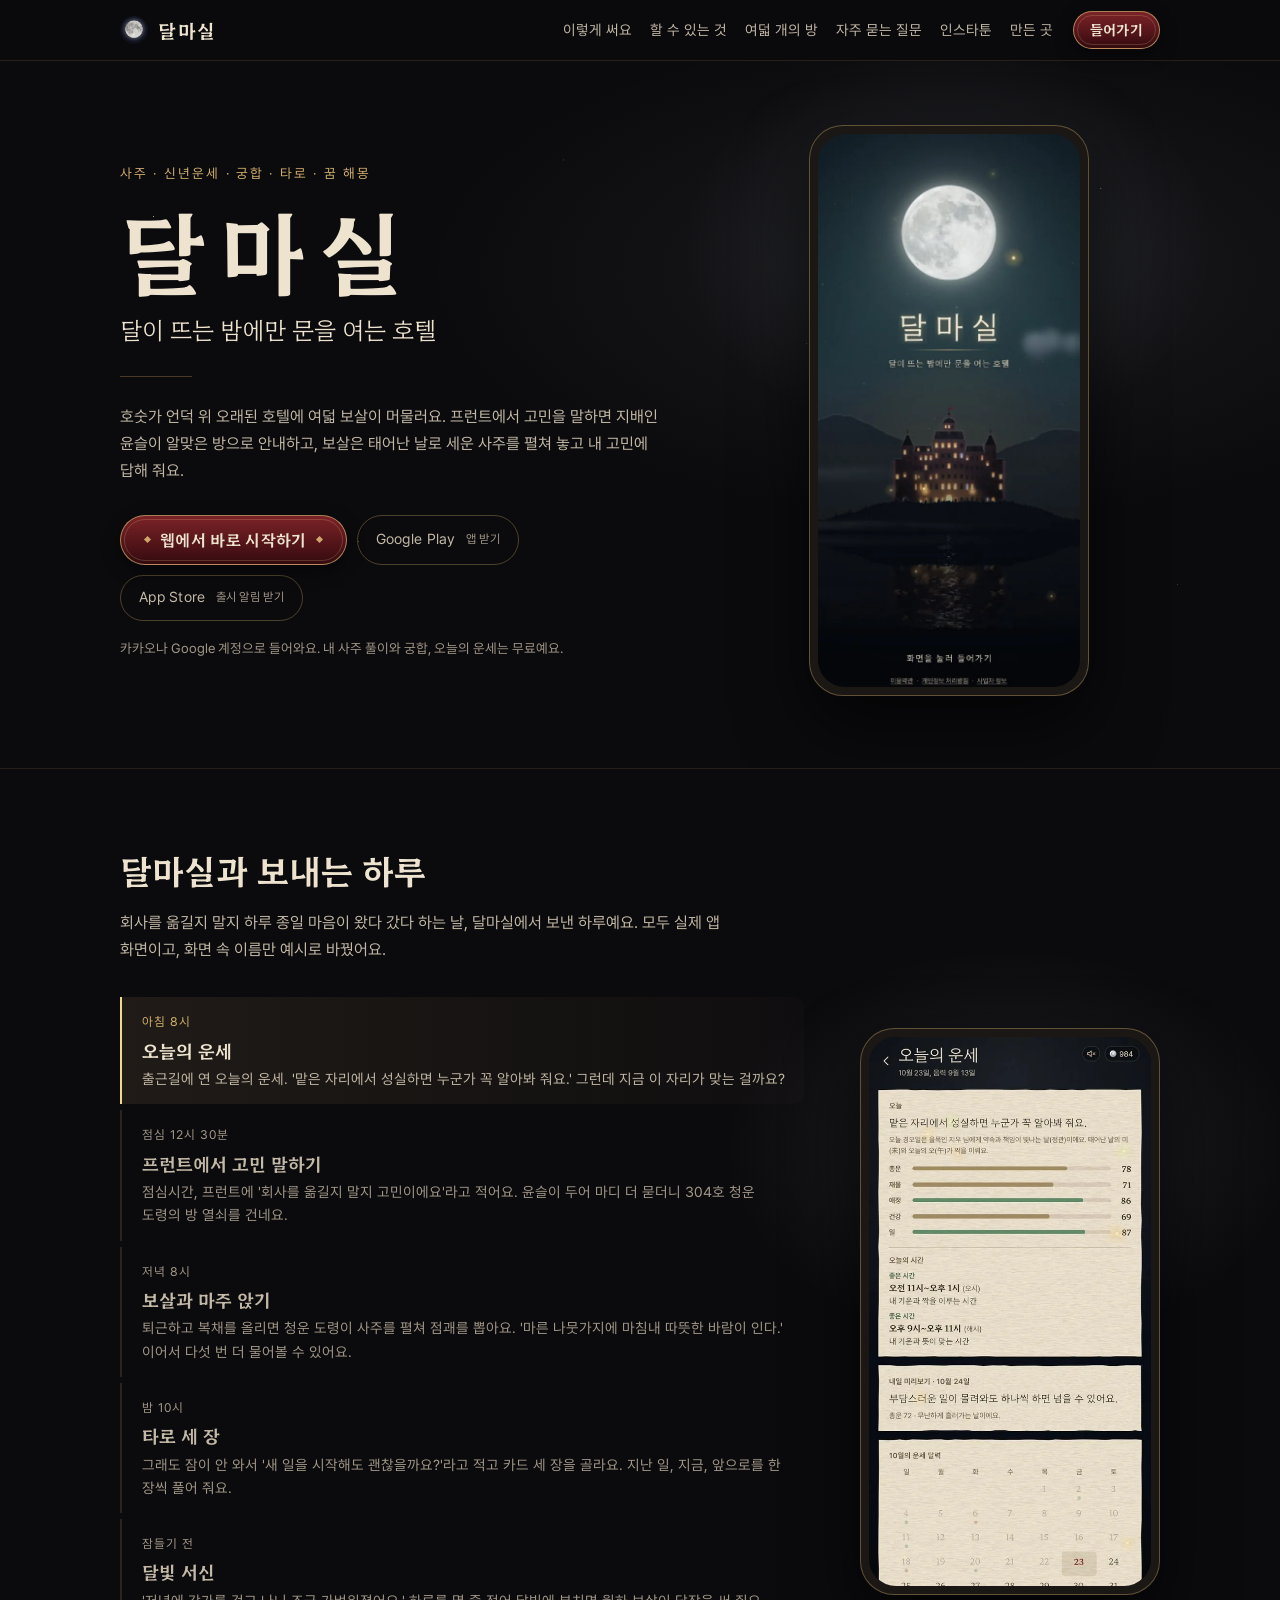
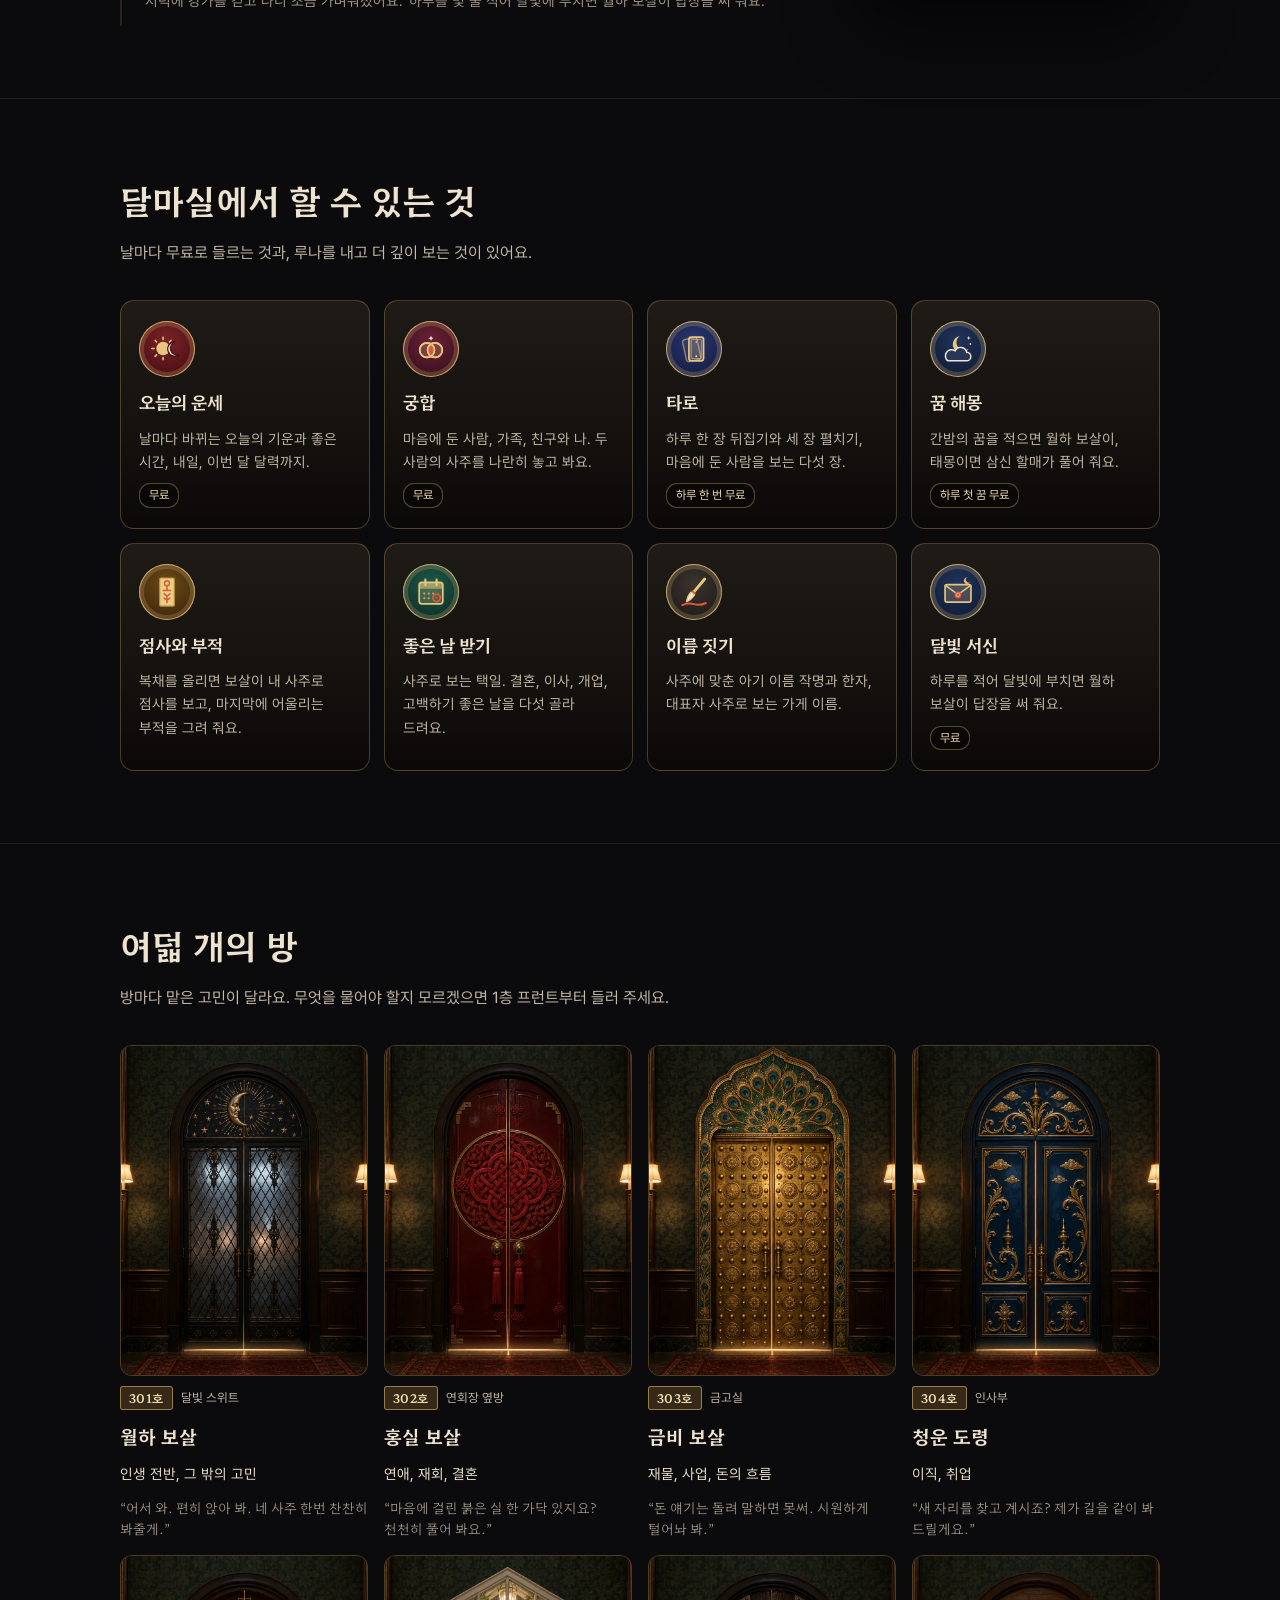
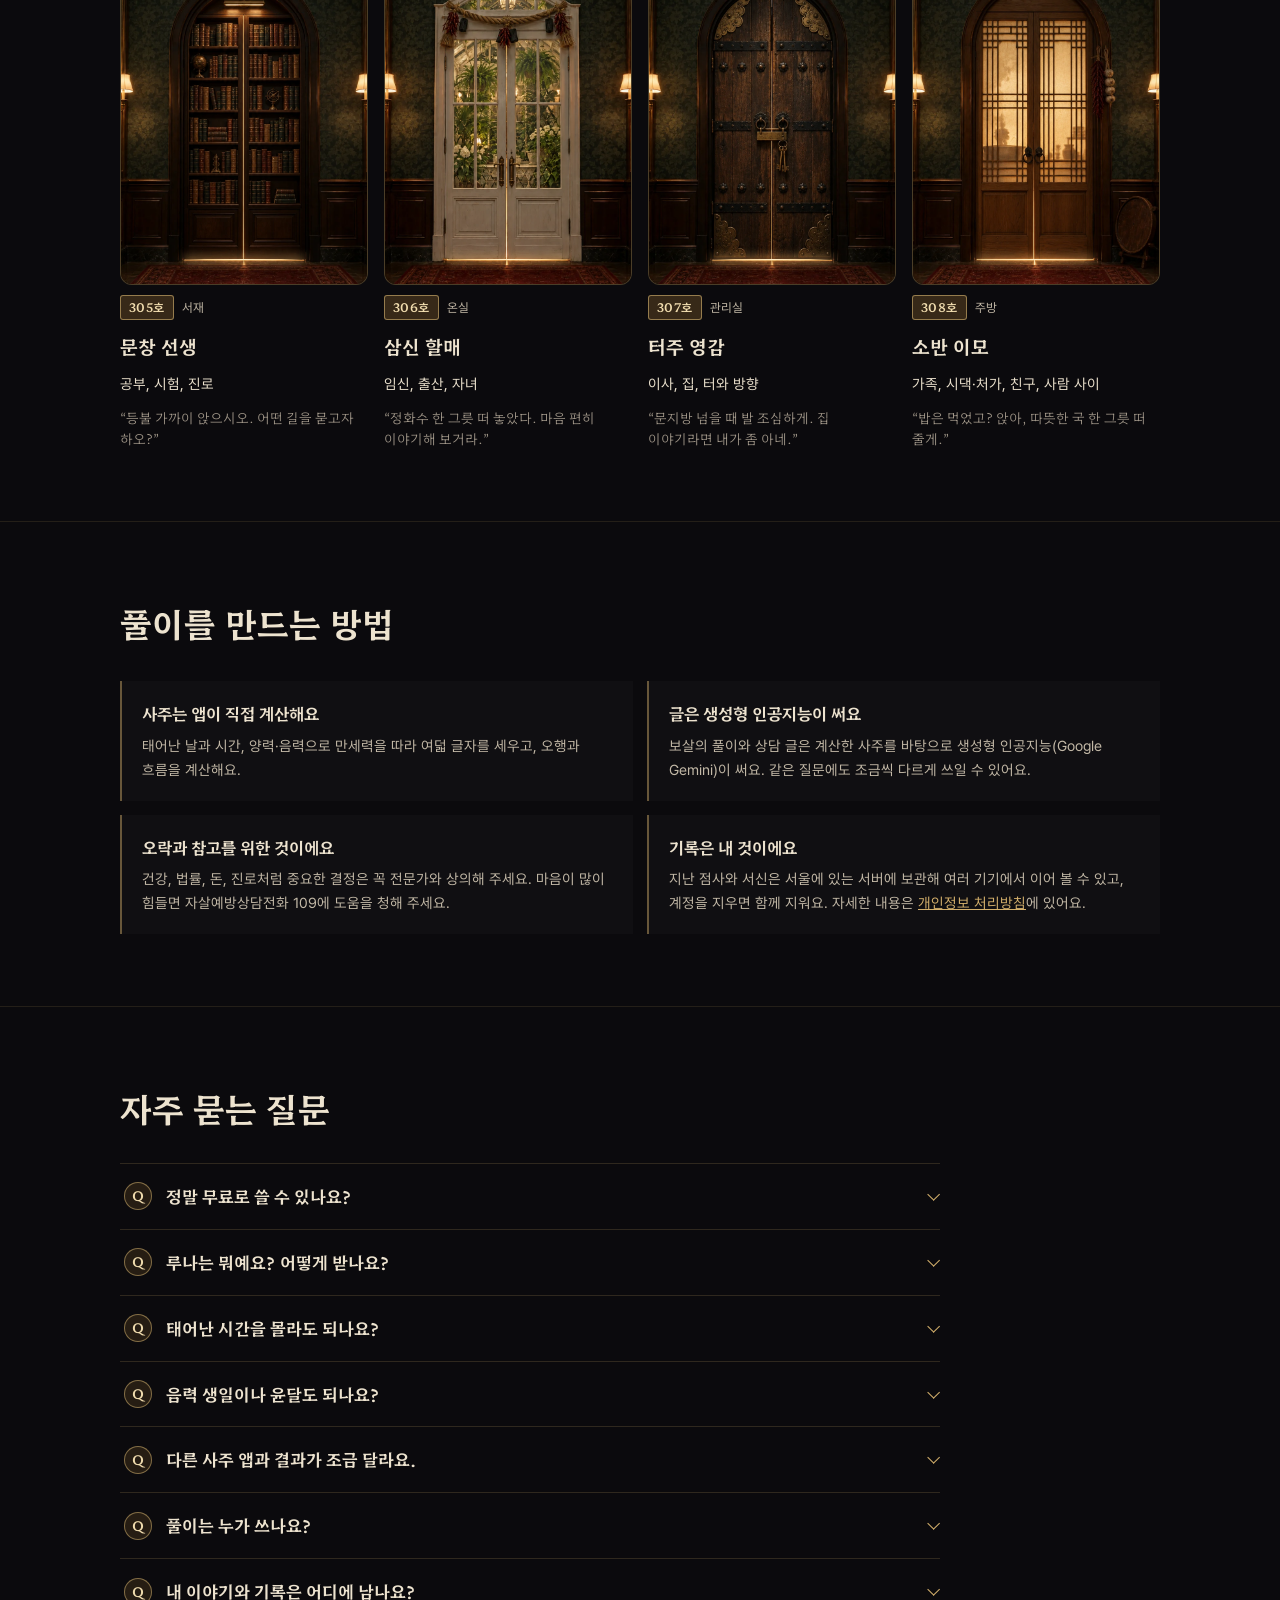
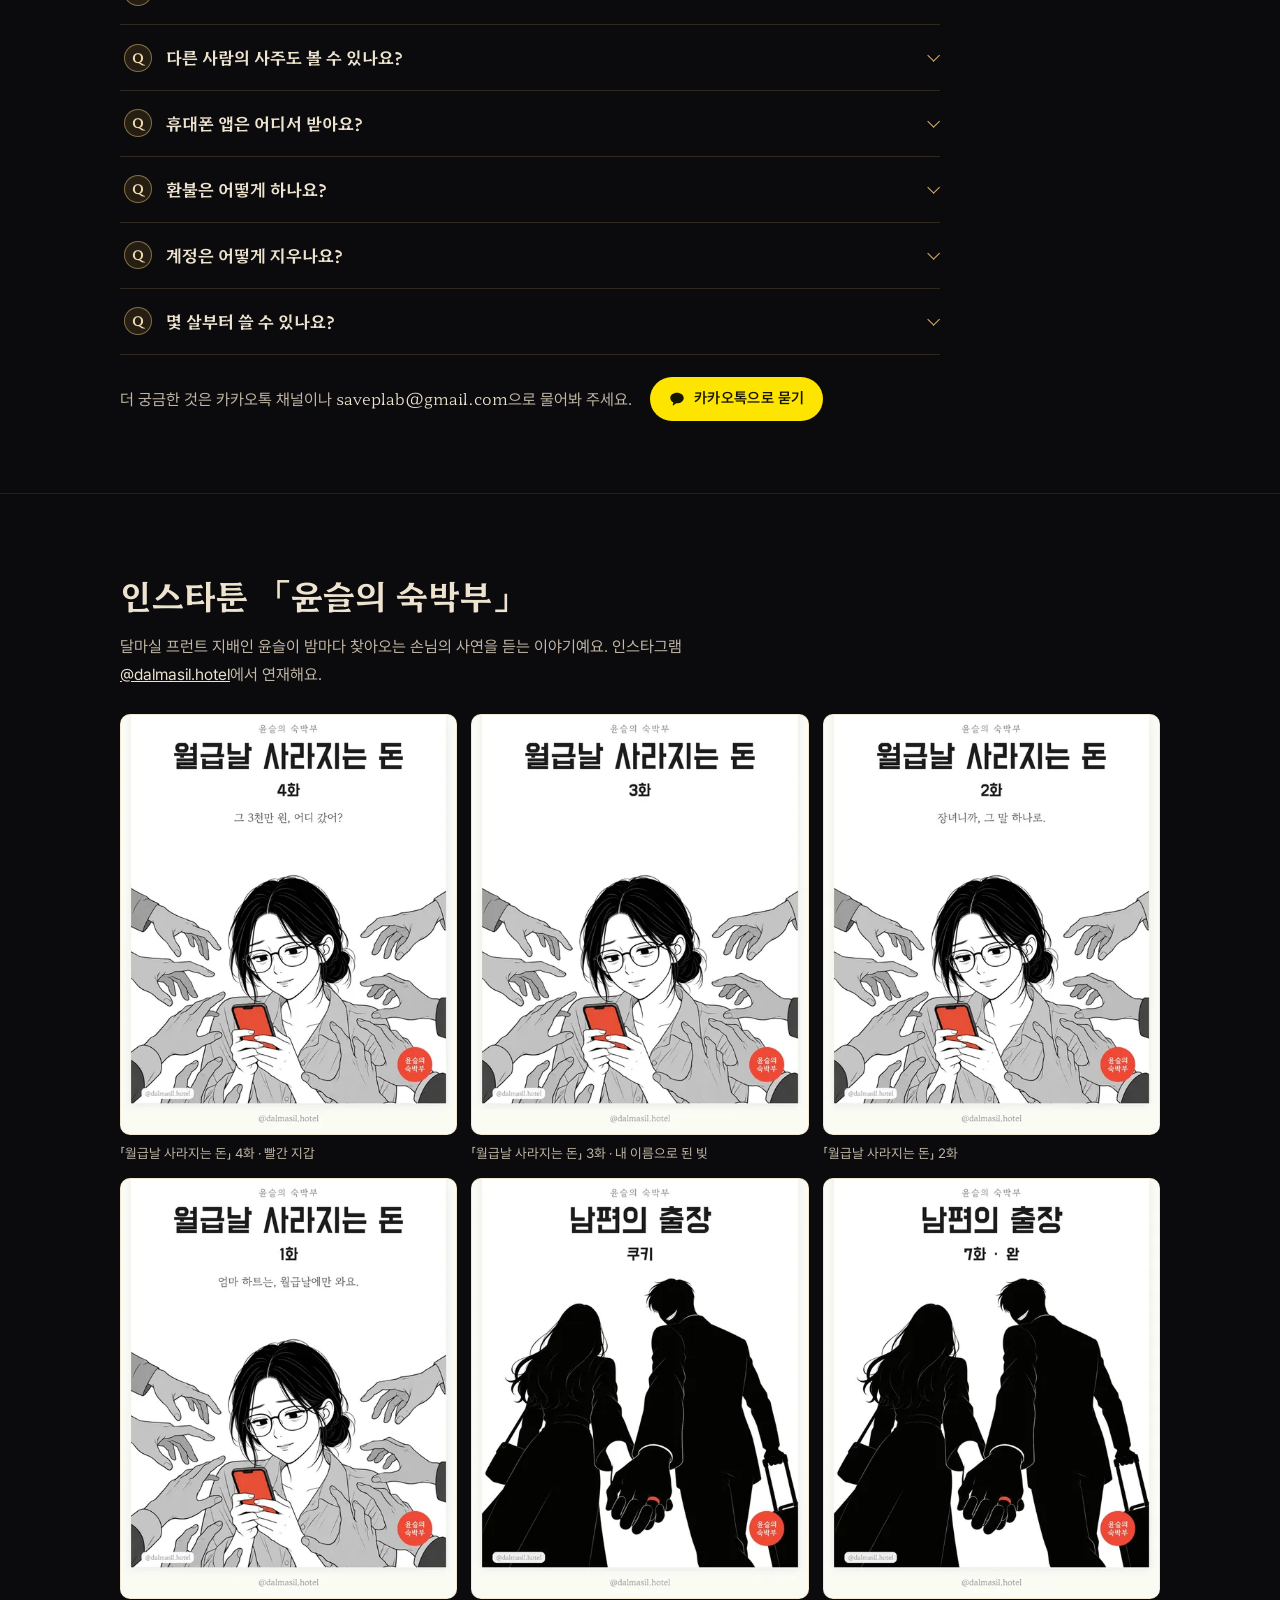
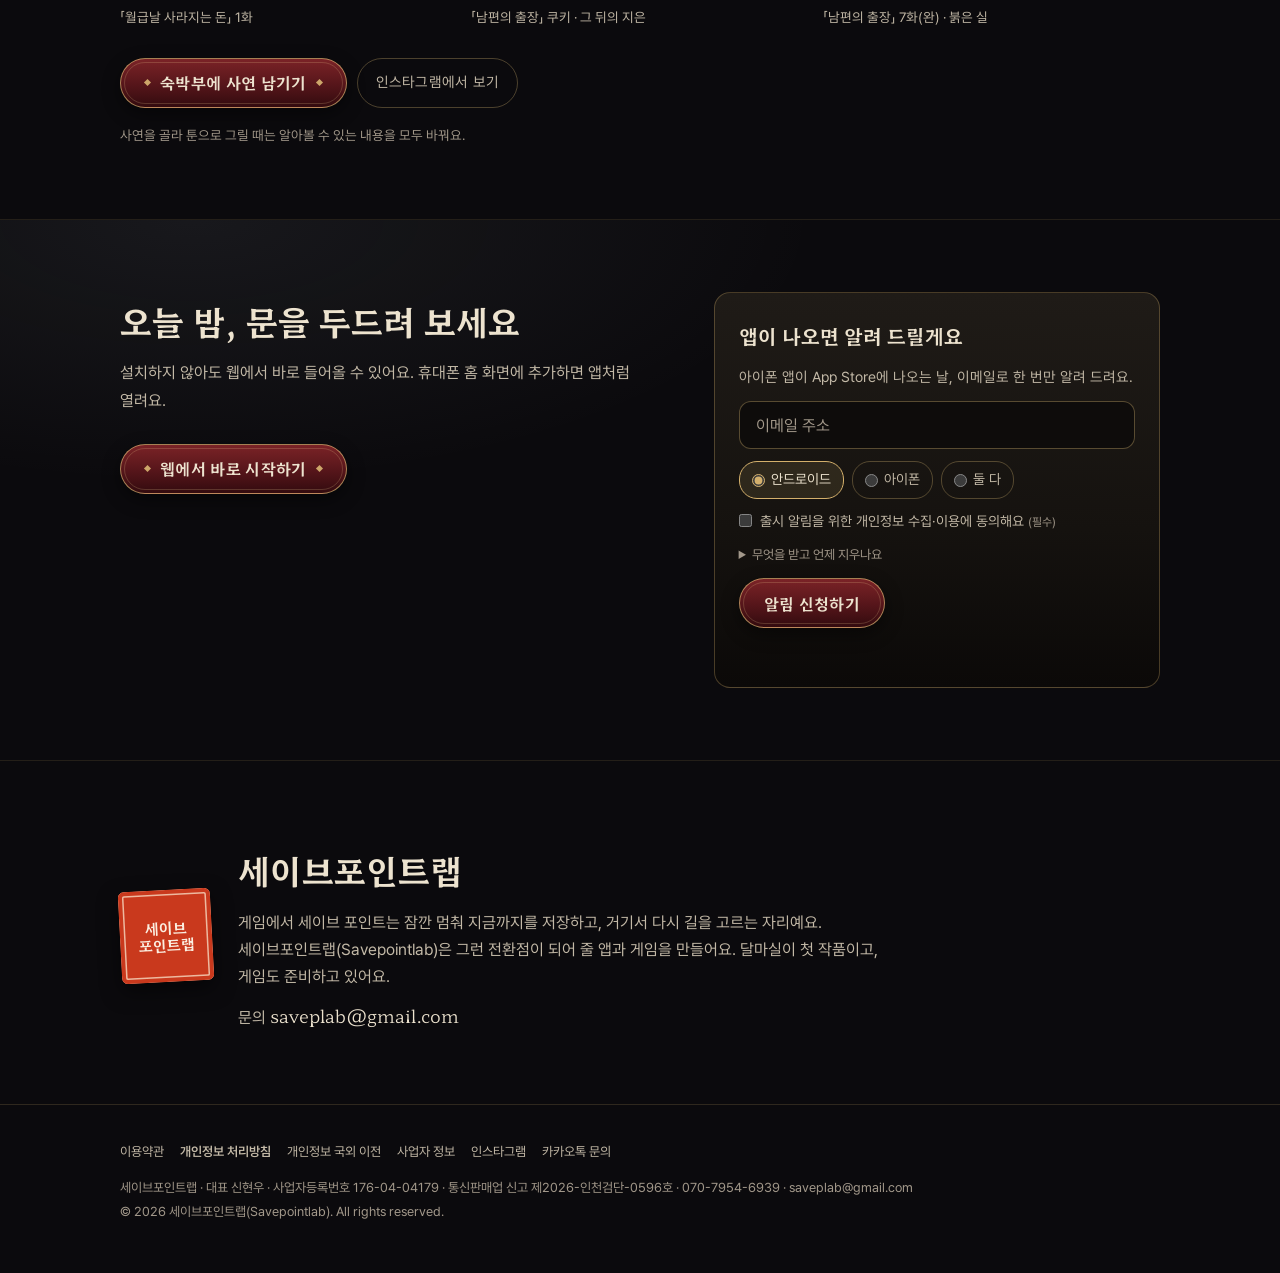
==== commit af9fb50a: "dalmasil.com 2026-11-25 Co-Authored-By: Claude Opus 5.5 <noreply@anthropic.com>" ====
--- a/index.html
+++ b/index.html
@@ -25,7 +25,7 @@
 <link rel="preload" href="fonts/Hahmlet-SemiBold.woff2" as="font" type="font/woff2" crossorigin>
 <link rel="stylesheet" href="style.css">
 <script type="application/ld+json">{"@context":"https://schema.org","@graph":[{"@type":"Organization","@id":"https://dalmasil.com/#org","name":"세이브포인트랩","alternateName":"Savepointlab","url":"https://dalmasil.com/","email":"saveplab@gmail.com","logo":"https://dalmasil.com/icon-192.png"},{"@type":"WebSite","@id":"https://dalmasil.com/#website","name":"달마실","url":"https://dalmasil.com/","inLanguage":"ko","publisher":{"@id":"https://dalmasil.com/#org"}},{"@type":"WebApplication","name":"달마실","url":"https://manwol.expo.app/","description":"태어난 날로 보는 무료 사주풀이와 오늘의 운세, 궁합, 타로, 꿈 해몽, 2027 신년운세. 달이 뜨는 밤에만 문을 여는 호텔 달마실의 여덟 보살이 고민에 답해 드려요.","image":"https://dalmasil.com/img/og.jpg","applicationCategory":"LifestyleApplication","operatingSystem":"Web","inLanguage":"ko","offers":{"@type":"Offer","price":"0","priceCurrency":"KRW"},"publisher":{"@id":"https://dalmasil.com/#org"},"sameAs":["https://www.instagram.com/dalmasil.hotel/","https://pf.kakao.com/_nLxaFX"]}]}</script>
-<script type="application/ld+json">{"@context":"https://schema.org","@type":"FAQPage","mainEntity":[{"@type":"Question","name":"정말 무료로 쓸 수 있나요?","acceptedAnswer":{"@type":"Answer","text":"오늘의 운세, 내 사주 풀이, 궁합, 프런트 상담, 달빛 서신은 무료예요. 타로 세 장은 하루 한 번, 꿈 해몽은 하루 첫 꿈이 무료예요. 보살에게 내 질문을 묻는 점사, 달마다 운세, 좋은 날 받기, 부적, 이름 짓기처럼 나에게 맞춰 더 깊이 보는 것에만 루나를 써요."}},{"@type":"Question","name":"루나는 뭐예요? 어떻게 받나요?","acceptedAnswer":{"@type":"Answer","text":"달마실 안에서 쓰는 엽전이에요. 가입하면 10루나를 선물로 드려서 보살의 첫 점사를 바로 볼 수 있어요. 날마다 출석하면 2루나, 보름달 뜨는 날까지 이어서 출석하면 그날 5루나를 받아요. 이렇게 받은 보너스 루나는 받은 날부터 30일 동안 쓸 수 있어요. 루나를 쓰기 전에는 매번 무엇에 몇 루나를 쓰는지 먼저 물어봐요."}},{"@type":"Question","name":"태어난 시간을 몰라도 되나요?","acceptedAnswer":{"@type":"Answer","text":"네. '태어난 시간을 몰라요'를 누르면 시간을 뺀 여섯 글자로 풀어요. 시간을 알면 시주까지 세워 더 자세히 볼 수 있고, 나중에 '생년월일 고치기'에서 언제든 더할 수 있어요."}},{"@type":"Question","name":"음력 생일이나 윤달도 되나요?","acceptedAnswer":{"@type":"Answer","text":"네. 양력과 음력을 고를 수 있고, 음력이면 평달과 윤달까지 골라요."}},{"@type":"Question","name":"다른 사주 앱과 결과가 조금 달라요.","acceptedAnswer":{"@type":"Answer","text":"사주를 세우는 기준이 앱마다 조금씩 달라서 그래요. 달마실은 시계 시각 대신 서울 경도에 맞춘 태양시(시계보다 약 32분 이른 시각)로 시주를 세우고, 서머타임이 있던 해에는 그 한 시간을 빼요. 밤 11시 자시부터는 다음 날로 봐요. 그래서 태어난 시각이 시의 경계에 가까우면 다른 앱과 시주가 달라질 수 있어요."}},{"@type":"Question","name":"풀이는 누가 쓰나요?","acceptedAnswer":{"@type":"Answer","text":"사주는 앱이 만세력을 따라 직접 계산하고, 보살의 풀이 글은 그 사주를 바탕으로 생성형 인공지능(Google Gemini)이 써요. 같은 질문에도 조금씩 다르게 쓰일 수 있어요. 오락과 참고를 위한 것이니 건강, 법률, 돈처럼 중요한 결정은 꼭 전문가와 상의해 주세요."}},{"@type":"Question","name":"내 이야기와 기록은 어디에 남나요?","acceptedAnswer":{"@type":"Answer","text":"지난 점사와 풀이, 꿈, 서신은 서울에 있는 서버에 본인만 읽을 수 있게 보관해서, 같은 계정이면 다른 기기에서도 이어 볼 수 있어요. 일기장에 적은 글은 서버로 보내지 않고 그 기기에만 남아요. 풀이 글을 쓰는 데 필요한 내용은 Google로 보내요. 자세한 내용은 개인정보 처리방침과 개인정보 국외 이전에 있어요."}},{"@type":"Question","name":"다른 사람의 사주도 볼 수 있나요?","acceptedAnswer":{"@type":"Answer","text":"궁합이나 보살 방의 '누구 이야기예요?'에 그 사람의 태어난 날을 넣어 볼 수 있어요. 이름 대신 별명을 넣어도 되고, 넣기 전에 그 사람에게 알려 주세요. 넣은 정보는 언제든 지울 수 있어요."}},{"@type":"Question","name":"휴대폰 앱은 언제 나와요?","acceptedAnswer":{"@type":"Answer","text":"Google Play와 App Store에 낼 준비를 하고 있어요. 그전까지는 웹에서 바로 쓸 수 있고, 휴대폰 홈 화면에 추가하면 앱처럼 열려요. 앱이 나와도 같은 계정으로 들어오면 기록과 루나가 그대로 이어져요."}},{"@type":"Question","name":"환불은 어떻게 하나요?","acceptedAnswer":{"@type":"Answer","text":"충전한 날부터 7일 안에 그 루나를 하나도 쓰지 않았다면 전액 돌려드려요. 일부를 썼다면 남은 충전 루나만큼을 결제 수수료 등 실제 든 비용(남은 금액의 10% 이내)을 빼고 돌려드려요. 이미 연 풀이처럼 바로 받은 콘텐츠는 돌려받기 어렵고, 오류로 풀이를 받지 못했다면 쓴 루나를 바로 돌려드려요. 앱 마켓에서 결제했다면 마켓의 환불 절차를 따를 수도 있어요. 문의는 saveplab@gmail.com으로 보내 주세요. 자세한 내용은 이용약관 제7조에 있어요."}},{"@type":"Question","name":"계정은 어떻게 지우나요?","acceptedAnswer":{"@type":"Answer","text":"기록 달력 아래 '내 정보'에서 '계정 지우기'를 누르면 돼요. 서버와 기기에 남은 기록, 남은 루나가 함께 지워지고 되돌릴 수 없어요. 남은 충전 루나가 있다면 지우기 전에 환불을 요청해 주세요."}},{"@type":"Question","name":"몇 살부터 쓸 수 있나요?","acceptedAnswer":{"@type":"Answer","text":"만 14세 이상이면 카카오나 Google 계정으로 가입할 수 있어요."}}]}</script>
+<script type="application/ld+json">{"@context":"https://schema.org","@type":"FAQPage","mainEntity":[{"@type":"Question","name":"정말 무료로 쓸 수 있나요?","acceptedAnswer":{"@type":"Answer","text":"오늘의 운세, 내 사주 풀이, 궁합, 프런트 상담, 달빛 서신은 무료예요. 타로 세 장은 하루 한 번, 꿈 해몽은 하루 첫 꿈이 무료예요. 보살에게 내 질문을 묻는 점사, 달마다 운세, 좋은 날 받기, 부적, 이름 짓기처럼 나에게 맞춰 더 깊이 보는 것에만 루나를 써요."}},{"@type":"Question","name":"루나는 뭐예요? 어떻게 받나요?","acceptedAnswer":{"@type":"Answer","text":"달마실 안에서 쓰는 엽전이에요. 가입하면 10루나를 선물로 드려서 보살의 첫 점사를 바로 볼 수 있어요. 날마다 출석하면 2루나, 보름달 뜨는 날까지 이어서 출석하면 그날 5루나를 받아요. 이렇게 받은 보너스 루나는 받은 날부터 30일 동안 쓸 수 있어요. 루나를 쓰기 전에는 매번 무엇에 몇 루나를 쓰는지 먼저 물어봐요."}},{"@type":"Question","name":"태어난 시간을 몰라도 되나요?","acceptedAnswer":{"@type":"Answer","text":"네. '태어난 시간을 몰라요'를 누르면 시간을 뺀 여섯 글자로 풀어요. 시간을 알면 시주까지 세워 더 자세히 볼 수 있고, 나중에 '생년월일 고치기'에서 언제든 더할 수 있어요."}},{"@type":"Question","name":"음력 생일이나 윤달도 되나요?","acceptedAnswer":{"@type":"Answer","text":"네. 양력과 음력을 고를 수 있고, 음력이면 평달과 윤달까지 골라요."}},{"@type":"Question","name":"다른 사주 앱과 결과가 조금 달라요.","acceptedAnswer":{"@type":"Answer","text":"사주를 세우는 기준이 앱마다 조금씩 달라서 그래요. 달마실은 시계 시각 대신 서울 경도에 맞춘 태양시(시계보다 약 32분 이른 시각)로 시주를 세우고, 서머타임이 있던 해에는 그 한 시간을 빼요. 밤 11시 자시부터는 다음 날로 봐요. 그래서 태어난 시각이 시의 경계에 가까우면 다른 앱과 시주가 달라질 수 있어요."}},{"@type":"Question","name":"풀이는 누가 쓰나요?","acceptedAnswer":{"@type":"Answer","text":"사주는 앱이 만세력을 따라 직접 계산하고, 보살의 풀이 글은 그 사주를 바탕으로 생성형 인공지능(Google Gemini)이 써요. 같은 질문에도 조금씩 다르게 쓰일 수 있어요. 오락과 참고를 위한 것이니 건강, 법률, 돈처럼 중요한 결정은 꼭 전문가와 상의해 주세요."}},{"@type":"Question","name":"내 이야기와 기록은 어디에 남나요?","acceptedAnswer":{"@type":"Answer","text":"지난 점사와 풀이, 꿈, 서신은 서울에 있는 서버에 본인만 읽을 수 있게 보관해서, 같은 계정이면 다른 기기에서도 이어 볼 수 있어요. 일기장에 적은 글은 서버로 보내지 않고 그 기기에만 남아요. 풀이 글을 쓰는 데 필요한 내용은 Google로 보내요. 자세한 내용은 개인정보 처리방침과 개인정보 국외 이전에 있어요."}},{"@type":"Question","name":"다른 사람의 사주도 볼 수 있나요?","acceptedAnswer":{"@type":"Answer","text":"궁합이나 보살 방의 '누구 이야기예요?'에 그 사람의 태어난 날을 넣어 볼 수 있어요. 이름 대신 별명을 넣어도 되고, 넣기 전에 그 사람에게 알려 주세요. 넣은 정보는 언제든 지울 수 있어요."}},{"@type":"Question","name":"휴대폰 앱은 어디서 받아요?","acceptedAnswer":{"@type":"Answer","text":"안드로이드는 Google Play에서 '달마실'을 찾아 받을 수 있어요. 아이폰 앱은 준비하고 있어요. 그전까지는 웹에서 바로 쓸 수 있고, 휴대폰 홈 화면에 추가하면 앱처럼 열려요. 앱이 나와도 같은 계정으로 들어오면 기록과 루나가 그대로 이어져요."}},{"@type":"Question","name":"환불은 어떻게 하나요?","acceptedAnswer":{"@type":"Answer","text":"충전한 날부터 7일 안에 그 루나를 하나도 쓰지 않았다면 전액 돌려드려요. 일부를 썼다면 남은 충전 루나만큼을 결제 수수료 등 실제 든 비용(남은 금액의 10% 이내)을 빼고 돌려드려요. 이미 연 풀이처럼 바로 받은 콘텐츠는 돌려받기 어렵고, 오류로 풀이를 받지 못했다면 쓴 루나를 바로 돌려드려요. 앱 마켓에서 결제했다면 마켓의 환불 절차를 따를 수도 있어요. 문의는 saveplab@gmail.com으로 보내 주세요. 자세한 내용은 이용약관 제7조에 있어요."}},{"@type":"Question","name":"계정은 어떻게 지우나요?","acceptedAnswer":{"@type":"Answer","text":"기록 달력 아래 '내 정보'에서 '계정 지우기'를 누르면 돼요. 서버와 기기에 남은 기록, 남은 루나가 함께 지워지고 되돌릴 수 없어요. 남은 충전 루나가 있다면 지우기 전에 환불을 요청해 주세요."}},{"@type":"Question","name":"몇 살부터 쓸 수 있나요?","acceptedAnswer":{"@type":"Answer","text":"만 14세 이상이면 카카오나 Google 계정으로 가입할 수 있어요."}}]}</script>
 </head>
 <body>
 
@@ -55,7 +55,7 @@
         <p class="lede">호숫가 언덕 위 오래된 호텔에 여덟 보살이 머물러요. 프런트에서 고민을 말하면 지배인 윤슬이 알맞은 방으로 안내하고, 보살은 태어난 날로 세운 사주를 펼쳐 놓고 내 고민에 답해 줘요.</p>
         <div class="ctas">
           <a class="btn primary" href="https://manwol.expo.app/"><span class="dia"></span>웹에서 바로 시작하기<span class="dia"></span></a>
-          <a class="btn ghost" href="#notify">Google Play <small>출시 알림 받기</small></a>
+          <a class="btn ghost" href="https://play.google.com/store/apps/details?id=com.savepointlab.dalmasil">Google Play <small>앱 받기</small></a>
           <a class="btn ghost" href="#notify">App Store <small>출시 알림 받기</small></a>
         </div>
         <p class="fine">카카오나 Google 계정으로 들어와요. 내 사주 풀이와 궁합, 오늘의 운세는 무료예요.</p>
@@ -176,7 +176,7 @@
         <details class="qa"><summary>풀이는 누가 쓰나요?</summary><div class="a"><p>사주는 앱이 만세력을 따라 직접 계산하고, 보살의 풀이 글은 그 사주를 바탕으로 생성형 인공지능(Google Gemini)이 써요. 같은 질문에도 조금씩 다르게 쓰일 수 있어요. 오락과 참고를 위한 것이니 건강, 법률, 돈처럼 중요한 결정은 꼭 전문가와 상의해 주세요.</p></div></details>
         <details class="qa"><summary>내 이야기와 기록은 어디에 남나요?</summary><div class="a"><p>지난 점사와 풀이, 꿈, 서신은 서울에 있는 서버에 본인만 읽을 수 있게 보관해서, 같은 계정이면 다른 기기에서도 이어 볼 수 있어요. 일기장에 적은 글은 서버로 보내지 않고 그 기기에만 남아요. 풀이 글을 쓰는 데 필요한 내용은 Google로 보내요. 자세한 내용은 <a href="privacy/">개인정보 처리방침</a>과 <a href="overseas/">개인정보 국외 이전</a>에 있어요.</p></div></details>
         <details class="qa"><summary>다른 사람의 사주도 볼 수 있나요?</summary><div class="a"><p>궁합이나 보살 방의 '누구 이야기예요?'에 그 사람의 태어난 날을 넣어 볼 수 있어요. 이름 대신 별명을 넣어도 되고, 넣기 전에 그 사람에게 알려 주세요. 넣은 정보는 언제든 지울 수 있어요.</p></div></details>
-        <details class="qa"><summary>휴대폰 앱은 언제 나와요?</summary><div class="a"><p>Google Play와 App Store에 낼 준비를 하고 있어요. 그전까지는 웹에서 바로 쓸 수 있고, 휴대폰 홈 화면에 추가하면 앱처럼 열려요. 앱이 나와도 같은 계정으로 들어오면 기록과 루나가 그대로 이어져요.</p></div></details>
+        <details class="qa"><summary>휴대폰 앱은 어디서 받아요?</summary><div class="a"><p>안드로이드는 Google Play에서 '달마실'을 찾아 받을 수 있어요. 아이폰 앱은 준비하고 있어요. 그전까지는 웹에서 바로 쓸 수 있고, 휴대폰 홈 화면에 추가하면 앱처럼 열려요. 앱이 나와도 같은 계정으로 들어오면 기록과 루나가 그대로 이어져요.</p></div></details>
         <details class="qa"><summary>환불은 어떻게 하나요?</summary><div class="a"><p>충전한 날부터 7일 안에 그 루나를 하나도 쓰지 않았다면 전액 돌려드려요. 일부를 썼다면 남은 충전 루나만큼을 결제 수수료 등 실제 든 비용(남은 금액의 10% 이내)을 빼고 돌려드려요. 이미 연 풀이처럼 바로 받은 콘텐츠는 돌려받기 어렵고, 오류로 풀이를 받지 못했다면 쓴 루나를 바로 돌려드려요.</p><p>앱 마켓에서 결제했다면 마켓의 환불 절차를 따를 수도 있어요. 문의는 saveplab@gmail.com으로 보내 주세요. 자세한 내용은 <a href="terms/">이용약관</a> 제7조에 있어요.</p></div></details>
         <details class="qa"><summary>계정은 어떻게 지우나요?</summary><div class="a"><p>기록 달력 아래 '내 정보'에서 '계정 지우기'를 누르면 돼요. 서버와 기기에 남은 기록, 남은 루나가 함께 지워지고 되돌릴 수 없어요. 남은 충전 루나가 있다면 지우기 전에 환불을 요청해 주세요.</p></div></details>
         <details class="qa"><summary>몇 살부터 쓸 수 있나요?</summary><div class="a"><p>만 14세 이상이면 카카오나 Google 계정으로 가입할 수 있어요.</p></div></details>
@@ -219,7 +219,7 @@
       </div>
       <form class="notify" data-endpoint="https://lvjosdgfgpnevshmsnxp.supabase.co/rest/v1/rpc/join_waitlist" data-key="sb_publishable_WDZZcBAnyjQpsCHHRC-iAg_9__0HsKx" novalidate>
         <h3>앱이 나오면 알려 드릴게요</h3>
-        <p class="lead">Google Play와 App Store에 나오는 날, 이메일로 한 번만 알려 드려요.</p>
+        <p class="lead">아이폰 앱이 App Store에 나오는 날, 이메일로 한 번만 알려 드려요.</p>
         <label class="sr" for="notify-email">이메일 주소</label>
         <input id="notify-email" type="email" name="email" required autocomplete="email" inputmode="email" placeholder="이메일 주소">
         <fieldset class="os">
@@ -337,5 +337,14 @@
 })();
 </script>
 
+<script>
+(function(){try{var k='dalmasil-visitor',v=localStorage.getItem(k);
+if(!/^[a-z0-9]{12,40}$/.test(v||'')){v='';for(var i=0;i<24;i++)v+=Math.floor(Math.random()*36).toString(36);localStorage.setItem(k,v);}
+var r='';try{r=document.referrer?new URL(document.referrer).hostname:'';}catch(e){}
+if(r===location.hostname)r='';
+fetch("https://lvjosdgfgpnevshmsnxp.supabase.co/rest/v1/rpc/track_visit",{method:'POST',keepalive:true,headers:{apikey:"sb_publishable_WDZZcBAnyjQpsCHHRC-iAg_9__0HsKx",Authorization:'Bearer '+"sb_publishable_WDZZcBAnyjQpsCHHRC-iAg_9__0HsKx",'Content-Type':'application/json'},
+body:JSON.stringify({p_visitor:v,p_site:'home',p_path:location.pathname.slice(0,80)||'/',p_platform:'web',p_ref:r||null})}).catch(function(){});
+}catch(e){}})();
+</script>
 </body>
 </html>
